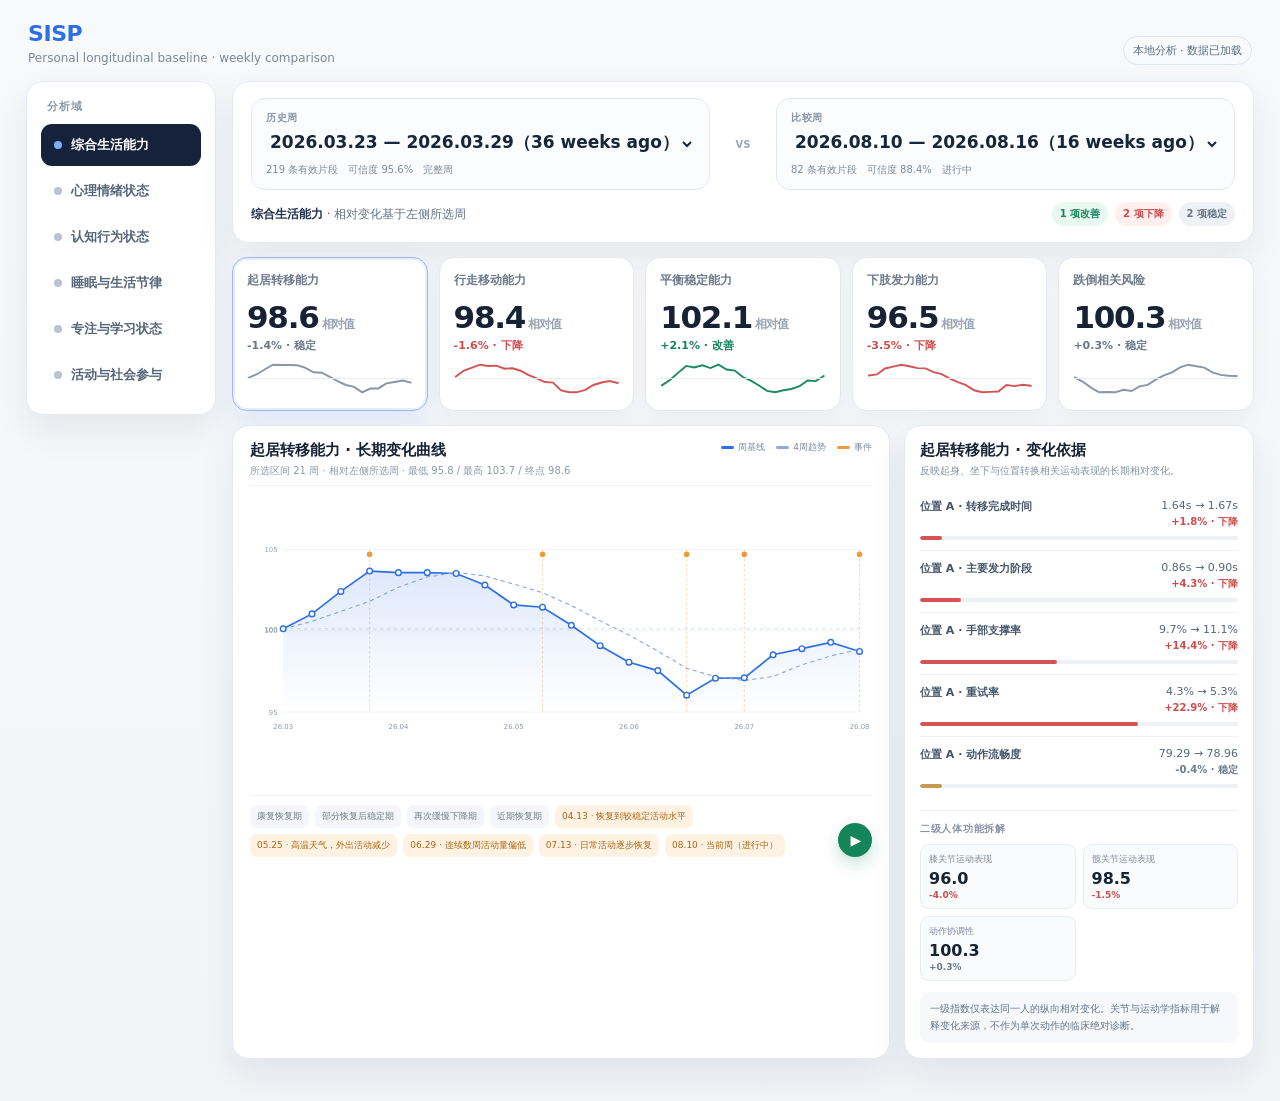
==== person/P-1047/longitudinal-function/index.html @ ef423dd7 "Add loading state before Pose playback" ====
<!doctype html>
<html lang="zh-CN">
<head>
<meta charset="utf-8"/>
<meta name="viewport" content="width=device-width, initial-scale=1"/>
<title>127.0.0.1 · P-1047</title>
<style>
:root{
  --bg:#f3f5f8;--panel:#fff;--ink:#172235;--muted:#7a8798;--line:#e5e9ef;
  --blue:#2f6fe4;--blue2:#8ea9db;--green:#16845b;--greenBg:#eaf8f2;
  --red:#cf4c4c;--redBg:#fff0ef;--amber:#c77a19;--amberBg:#fff6e7;
  --shadow:0 15px 36px rgba(28,40,65,.08)
}
*{box-sizing:border-box}
body{margin:0;min-width:1180px;background:linear-gradient(180deg,#f8f9fb,#f2f4f7);font-family:Inter,"PingFang SC","Microsoft YaHei",system-ui,-apple-system,sans-serif;color:var(--ink)}
button,select{font:inherit}
.app{max-width:1680px;margin:0 auto;padding:18px 26px 42px}
.pageHead{display:flex;align-items:flex-end;justify-content:space-between;margin:3px 2px 16px}
.pageHead h1{margin:0;font-size:22px;letter-spacing:-.02em;font-weight:820;color:var(--blue)}
.pageHead p{margin:5px 0 0;font-size:12px;color:var(--muted)}
.status{font-size:11px;color:#5c6d83;padding:6px 9px;border:1px solid #dde4ee;background:#f8fafc;border-radius:999px}
.shell{display:grid;grid-template-columns:190px 1fr;gap:16px}
.sidebar,.panel{background:rgba(255,255,255,.97);border:1px solid var(--line);border-radius:17px;box-shadow:var(--shadow)}
.sidebar{padding:14px;align-self:start}
.sideTitle{font-size:11px;color:#8b96a6;font-weight:800;letter-spacing:.08em;margin:3px 6px 10px}
.place{padding:11px 12px;border-radius:11px;cursor:pointer;margin:4px 0;display:flex;align-items:center;gap:9px;color:#56657a;font-size:13px;font-weight:700;border:1px solid transparent}
.place:hover{background:#f6f8fb} .place.active{background:#16223a;color:#fff}
.placeDot{width:8px;height:8px;border-radius:50%;background:#b9c3d1} .place.active .placeDot{background:#7eacff}
.sideNote{font-size:10px;line-height:1.65;color:#8d98a7;border-top:1px solid #edf0f4;margin-top:12px;padding:12px 6px 2px}
.main{min-width:0}
.hero{padding:16px 18px;margin-bottom:14px}
.heroRow{display:grid;grid-template-columns:1fr 44px 1fr;gap:11px;align-items:stretch}
.weekBox{background:#fbfcfe;border:1px solid var(--line);border-radius:14px;padding:12px 14px}
.weekLabel{font-size:10px;color:#8995a5;font-weight:800;letter-spacing:.07em;margin-bottom:6px}
.weekSelect{width:100%;border:0;outline:0;background:transparent;color:#17263b;font-size:17px;font-weight:800;padding:0 0 4px}
.weekMeta{display:flex;gap:10px;flex-wrap:wrap;color:#7d8999;font-size:10px;margin-top:6px}
.vs{display:grid;place-items:center;font-size:10px;color:#9da7b5;font-weight:900}
.summaryLine{display:flex;align-items:center;justify-content:space-between;margin-top:12px;gap:14px}
.summaryText{font-size:12px;color:#627187} .summaryText b{color:#20314c}
.summaryPills{display:flex;gap:7px} .pill{font-size:10px;font-weight:800;padding:5px 8px;border-radius:999px}
.pill.good{color:var(--green);background:var(--greenBg)} .pill.bad{color:var(--red);background:var(--redBg)} .pill.neutral{color:#667589;background:#eef2f6}
.metricGrid{display:grid;grid-template-columns:repeat(5,minmax(0,1fr));gap:11px;margin-bottom:14px}
.metric{background:#fff;border:1px solid var(--line);border-radius:15px;padding:14px;box-shadow:0 8px 20px rgba(31,45,73,.045);cursor:pointer;transition:.16s;min-height:142px;overflow:hidden}
.metric:hover{transform:translateY(-2px);box-shadow:0 13px 28px rgba(31,45,73,.085)} .metric.selected{border-color:#9db9fb;box-shadow:0 0 0 2px #e5edff inset,0 13px 28px rgba(47,111,228,.10)}
.metricLabel{font-size:12px;color:#6d7a8d;font-weight:750}
.metricValue{font-size:31px;line-height:1;font-weight:850;letter-spacing:-.04em;margin:13px 0 5px}
.metricValue small{font-size:12px;color:#99a4b3;font-weight:650;margin-left:3px}
.metricDelta{font-size:11px;font-weight:820} .metricDelta.good{color:var(--green)} .metricDelta.bad{color:var(--red)} .metricDelta.neutral{color:#69778a}
.spark{height:35px;margin-top:8px}
.contentGrid{display:grid;grid-template-columns:minmax(0,1fr) 350px;gap:14px}
.chartPanel{padding:15px 17px 12px;min-height:455px}
.panelHeader{display:flex;justify-content:space-between;align-items:flex-start;margin-bottom:7px}
.panelTitle{font-size:15px;font-weight:820} .panelSub{font-size:10px;color:#8c98a8;margin-top:4px}
.legend{display:flex;gap:11px;color:#7d899b;font-size:9px;align-items:center} .legend i{display:inline-block;width:13px;height:3px;border-radius:3px;margin-right:4px;vertical-align:middle}
.chartWrap{height:305px;border-top:1px solid #f0f2f5;position:relative;margin-top:7px}
svg{width:100%;height:100%;overflow:visible}
.timelineFooter{border-top:1px solid #edf0f4;padding-top:9px;margin-top:5px;display:flex;align-items:flex-end;gap:12px}
.phaseBar{display:flex;gap:6px;flex:1;flex-wrap:wrap}
.phaseChip{font-size:9px;padding:5px 7px;background:#f4f6f9;color:#6d798a;border-radius:7px} .phaseChip.event{background:#fff2e3;color:#aa650f}
.videoButton{width:34px;height:34px;flex:0 0 auto;border:0;border-radius:50%;background:var(--green);color:#fff;display:grid;place-items:center;cursor:pointer;box-shadow:0 7px 16px rgba(22,132,91,.24);transition:.16s}
.videoButton:hover{transform:translateY(-1px);background:#11744f}.videoButton span{font-size:14px;margin-left:2px}
.videoSection{margin-top:14px;padding:17px}.videoSection[hidden]{display:none}.videoSectionTitle{font-size:15px;font-weight:820}.videoSectionSub{font-size:10px;color:#8a96a6;margin-top:4px}.videoSegments{margin-top:14px;display:grid;gap:16px}
.videoLoading{min-height:180px;display:flex;flex-direction:column;align-items:center;justify-content:center;gap:12px;color:#718095;font-size:12px}.videoSpinner{width:30px;height:30px;border:3px solid #dcefe7;border-top-color:var(--green);border-radius:50%;animation:videoSpin .8s linear infinite}@keyframes videoSpin{to{transform:rotate(360deg)}}
.poseItem{overflow:hidden;border:1px solid var(--line);border-radius:13px;background:#fff}.posePeriod{padding:11px 14px;border-bottom:1px solid var(--line);color:#45546a;font-size:12px;font-weight:800}.pose-panel{width:100%;height:calc(100vh - 64px);min-height:600px;background:#091017}.pose-panel iframe{width:100%;height:100%;border:0;display:block}
.detailPanel{padding:15px}
.detailTitle{font-size:15px;font-weight:820;margin-bottom:3px} .detailExplain{font-size:10px;color:#8290a2;line-height:1.6;margin-bottom:10px}
.evidence{padding:10px 0;border-top:1px solid #edf0f4} .evidence:first-of-type{border-top:0}
.evRow{display:flex;justify-content:space-between;align-items:flex-start;gap:11px} .evName{font-size:11px;color:#45546a;font-weight:720} .evVals{font-size:11px;color:#56657a;text-align:right;font-variant-numeric:tabular-nums}
.evDelta{font-size:10px;font-weight:820;margin-top:3px;text-align:right} .evDelta.good{color:var(--green)} .evDelta.bad{color:var(--red)} .evDelta.neutral{color:#6d7b8e}
.evBar{height:4px;background:#edf0f4;border-radius:5px;overflow:hidden;margin-top:7px} .evBar span{display:block;height:100%;border-radius:5px}
.secondaryTitle{font-size:10px;color:#8994a5;font-weight:800;letter-spacing:.07em;margin-top:12px;padding-top:11px;border-top:1px solid #edf0f4}
.secondaryGrid{display:grid;grid-template-columns:1fr 1fr;gap:7px;margin-top:8px} .secondaryItem{background:#fafbfd;border:1px solid #e8edf3;border-radius:9px;padding:8px}
.secondaryName{font-size:9px;color:#7f8b9c} .secondaryValue{font-size:16px;font-weight:840;margin-top:3px} .secondaryDelta{font-size:9px;font-weight:800;margin-top:2px}
.secondaryDelta.good{color:var(--green)} .secondaryDelta.bad{color:var(--red)} .secondaryDelta.neutral{color:#69778a}
.noteBox{margin-top:11px;padding:9px 10px;background:#f6f8fb;border-radius:10px;color:#667589;font-size:10px;line-height:1.65}
.emptyState{min-height:420px;display:grid;place-items:center;color:#7a8798;font-size:15px;font-weight:700}
@media(max-width:1250px){.metricGrid{grid-template-columns:repeat(3,1fr)}.contentGrid{grid-template-columns:1fr}}
</style>
</head>
<body>
<script>if(location.protocol==='file:')location.replace('http://127.0.0.1:5173/person/P-1047/longitudinal-function/')</script>
<div class="app">
  <div class="pageHead">
    <div><h1>SISP</h1><p>Personal longitudinal baseline · weekly comparison</p></div>
    <div class="status">本地分析 · 数据已加载</div>
  </div>
  <div class="shell">
    <aside class="sidebar">
      <div class="sideTitle">分析域</div>
      <div class="place active" data-place="life"><span class="placeDot"></span>综合生活能力</div>
      <div class="place" data-place="emotion"><span class="placeDot"></span>心理情绪状态</div>
      <div class="place" data-place="cognition"><span class="placeDot"></span>认知行为状态</div>
      <div class="place" data-place="sleep"><span class="placeDot"></span>睡眠与生活节律</div>
      <div class="place" data-place="learning"><span class="placeDot"></span>专注与学习状态</div>
      <div class="place" data-place="participation"><span class="placeDot"></span>活动与社会参与</div>
    </aside>
    <main class="main" id="main"></main>
  </div>
</div>
<script>
const ROWS=[{"周序号":1,"周开始":"2025-11-10","周结束":"2025-11-16","周状态":"完整周","有效片段数":207,"基线可信度_%":94.9,"位置A_转移完成时间_s":1.45,"位置A_主要发力阶段_s":0.754,"位置A_站起后稳定_s":0.974,"位置A_手部支撑率_%":3.72,"位置A_重试率_%":1.04,"位置A_动作流畅度_0_100":90.87,"位置B_归一化移动速度_BL_s":0.79,"位置B_步频_spm":104.6,"位置B_180度转身时间_s":2.558,"位置B_转身步数":4.06,"位置B_移动停顿率_%":0.99,"位置C_转身后稳定_s":0.732,"位置C_横向摆动_身高%":1.77,"位置C_左右不对称_%":5.12,"位置C_转身左右差异_%":4.53,"位置D_单步时间_s":0.886,"膝伸展峰值速度_deg_s":125.04,"髋伸展峰值速度_deg_s":109.37,"跨位置周内波动_CV_%":4.19,"事件标注":"建立稳定观测期","阶段解释":"稳定期","数据备注":null,"起居转移能力相对指数":99.76,"行走移动能力相对指数":99.57,"平衡稳定能力相对指数":99.23,"下肢发力能力相对指数":99.89,"跌倒相关风险相对指数":100.48,"膝关节运动表现相对指数":99.55,"髋关节运动表现相对指数":99.95,"左右对称性相对指数":100.05,"动作协调性相对指数":99.44,"综合生活相关身体能力指数":99.61},{"周序号":2,"周开始":"2025-11-17","周结束":"2025-11-23","周状态":"完整周","有效片段数":233,"基线可信度_%":96.2,"位置A_转移完成时间_s":1.436,"位置A_主要发力阶段_s":0.759,"位置A_站起后稳定_s":0.945,"位置A_手部支撑率_%":3.48,"位置A_重试率_%":1.17,"位置A_动作流畅度_0_100":91.83,"位置B_归一化移动速度_BL_s":0.798,"位置B_步频_spm":104.8,"位置B_180度转身时间_s":2.624,"位置B_转身步数":4.07,"位置B_移动停顿率_%":0.88,"位置C_转身后稳定_s":0.722,"位置C_横向摆动_身高%":1.76,"位置C_左右不对称_%":5.22,"位置C_转身左右差异_%":4.96,"位置D_单步时间_s":0.864,"膝伸展峰值速度_deg_s":126.67,"髋伸展峰值速度_deg_s":109.86,"跨位置周内波动_CV_%":4.07,"事件标注":null,"阶段解释":"稳定期","数据备注":null,"起居转移能力相对指数":100.42,"行走移动能力相对指数":99.82,"平衡稳定能力相对指数":100.03,"下肢发力能力相对指数":100.65,"跌倒相关风险相对指数":99.87,"膝关节运动表现相对指数":100.6,"髋关节运动表现相对指数":100.85,"左右对称性相对指数":99.6,"动作协调性相对指数":100.15,"综合生活相关身体能力指数":100.21},{"周序号":3,"周开始":"2025-11-24","周结束":"2025-11-30","周状态":"完整周","有效片段数":222,"基线可信度_%":96.0,"位置A_转移完成时间_s":1.457,"位置A_主要发力阶段_s":0.766,"位置A_站起后稳定_s":0.943,"位置A_手部支撑率_%":3.68,"位置A_重试率_%":0.83,"位置A_动作流畅度_0_100":92.15,"位置B_归一化移动速度_BL_s":0.8,"位置B_步频_spm":104.8,"位置B_180度转身时间_s":2.558,"位置B_转身步数":3.97,"位置B_移动停顿率_%":0.74,"位置C_转身后稳定_s":0.722,"位置C_横向摆动_身高%":1.76,"位置C_左右不对称_%":4.85,"位置C_转身左右差异_%":4.73,"位置D_单步时间_s":0.875,"膝伸展峰值速度_deg_s":127.24,"髋伸展峰值速度_deg_s":108.29,"跨位置周内波动_CV_%":4.01,"事件标注":null,"阶段解释":"稳定期","数据备注":null,"起居转移能力相对指数":100.02,"行走移动能力相对指数":100.29,"平衡稳定能力相对指数":100.31,"下肢发力能力相对指数":100.02,"跌倒相关风险相对指数":99.8,"膝关节运动表现相对指数":100.44,"髋关节运动表现相对指数":99.7,"左右对称性相对指数":100.23,"动作协调性相对指数":100.46,"综合生活相关身体能力指数":100.16},{"周序号":4,"周开始":"2025-12-01","周结束":"2025-12-07","周状态":"完整周","有效片段数":192,"基线可信度_%":94.9,"位置A_转移完成时间_s":1.452,"位置A_主要发力阶段_s":0.759,"位置A_站起后稳定_s":0.939,"位置A_手部支撑率_%":4.41,"位置A_重试率_%":1.41,"位置A_动作流畅度_0_100":91.06,"位置B_归一化移动速度_BL_s":0.81,"位置B_步频_spm":104.9,"位置B_180度转身时间_s":2.555,"位置B_转身步数":4.07,"位置B_移动停顿率_%":0.91,"位置C_转身后稳定_s":0.719,"位置C_横向摆动_身高%":1.76,"位置C_左右不对称_%":4.96,"位置C_转身左右差异_%":4.71,"位置D_单步时间_s":0.894,"膝伸展峰值速度_deg_s":125.56,"髋伸展峰值速度_deg_s":108.62,"跨位置周内波动_CV_%":3.94,"事件标注":null,"阶段解释":"稳定期","数据备注":null,"起居转移能力相对指数":99.82,"行走移动能力相对指数":100.34,"平衡稳定能力相对指数":100.46,"下肢发力能力相对指数":99.44,"跌倒相关风险相对指数":99.83,"膝关节运动表现相对指数":99.43,"髋关节运动表现相对指数":99.52,"左右对称性相对指数":100.11,"动作协调性相对指数":99.95,"综合生活相关身体能力指数":100.03},{"周序号":5,"周开始":"2025-12-08","周结束":"2025-12-14","周状态":"完整周","有效片段数":242,"基线可信度_%":97.2,"位置A_转移完成时间_s":1.425,"位置A_主要发力阶段_s":0.75,"位置A_站起后稳定_s":0.953,"位置A_手部支撑率_%":3.59,"位置A_重试率_%":0.85,"位置A_动作流畅度_0_100":90.71,"位置B_归一化移动速度_BL_s":0.801,"位置B_步频_spm":104.7,"位置B_180度转身时间_s":2.578,"位置B_转身步数":3.99,"位置B_移动停顿率_%":0.8,"位置C_转身后稳定_s":0.713,"位置C_横向摆动_身高%":1.82,"位置C_左右不对称_%":4.8,"位置C_转身左右差异_%":4.78,"位置D_单步时间_s":0.868,"膝伸展峰值速度_deg_s":127.39,"髋伸展峰值速度_deg_s":109.02,"跨位置周内波动_CV_%":4.07,"事件标注":null,"阶段解释":"稳定期","数据备注":null,"起居转移能力相对指数":100.58,"行走移动能力相对指数":100.27,"平衡稳定能力相对指数":100.23,"下肢发力能力相对指数":100.81,"跌倒相关风险相对指数":99.64,"膝关节运动表现相对指数":101.02,"髋关节运动表现相对指数":100.47,"左右对称性相对指数":100.26,"动作协调性相对指数":99.64,"综合生活相关身体能力指数":100.46},{"周序号":6,"周开始":"2025-12-15","周结束":"2025-12-21","周状态":"完整周","有效片段数":220,"基线可信度_%":95.9,"位置A_转移完成时间_s":1.445,"位置A_主要发力阶段_s":0.742,"位置A_站起后稳定_s":0.957,"位置A_手部支撑率_%":3.89,"位置A_重试率_%":0.7,"位置A_动作流畅度_0_100":92.66,"位置B_归一化移动速度_BL_s":0.808,"位置B_步频_spm":106.6,"位置B_180度转身时间_s":2.581,"位置B_转身步数":3.88,"位置B_移动停顿率_%":0.9,"位置C_转身后稳定_s":0.714,"位置C_横向摆动_身高%":1.76,"位置C_左右不对称_%":4.89,"位置C_转身左右差异_%":4.17,"位置D_单步时间_s":0.862,"膝伸展峰值速度_deg_s":125.39,"髋伸展峰值速度_deg_s":110.15,"跨位置周内波动_CV_%":3.57,"事件标注":null,"阶段解释":"轻度改善期","数据备注":null,"起居转移能力相对指数":100.75,"行走移动能力相对指数":100.89,"平衡稳定能力相对指数":100.4,"下肢发力能力相对指数":100.9,"跌倒相关风险相对指数":99.14,"膝关节运动表现相对指数":100.7,"髋关节运动表现相对指数":101.07,"左右对称性相对指数":100.61,"动作协调性相对指数":101.3,"综合生活相关身体能力指数":100.74},{"周序号":7,"周开始":"2025-12-22","周结束":"2025-12-28","周状态":"完整周","有效片段数":202,"基线可信度_%":95.3,"位置A_转移完成时间_s":1.422,"位置A_主要发力阶段_s":0.749,"位置A_站起后稳定_s":0.931,"位置A_手部支撑率_%":2.73,"位置A_重试率_%":0.39,"位置A_动作流畅度_0_100":92.59,"位置B_归一化移动速度_BL_s":0.827,"位置B_步频_spm":106.6,"位置B_180度转身时间_s":2.543,"位置B_转身步数":3.87,"位置B_移动停顿率_%":0.53,"位置C_转身后稳定_s":0.72,"位置C_横向摆动_身高%":1.79,"位置C_左右不对称_%":4.58,"位置C_转身左右差异_%":4.46,"位置D_单步时间_s":0.867,"膝伸展峰值速度_deg_s":127.18,"髋伸展峰值速度_deg_s":111.17,"跨位置周内波动_CV_%":3.7,"事件标注":"日常活动增加","阶段解释":"轻度改善期","数据备注":null,"起居转移能力相对指数":101.6,"行走移动能力相对指数":101.96,"平衡稳定能力相对指数":100.8,"下肢发力能力相对指数":101.4,"跌倒相关风险相对指数":98.58,"膝关节运动表现相对指数":101.07,"髋关节运动表现相对指数":101.76,"左右对称性相对指数":100.77,"动作协调性相对指数":101.25,"综合生活相关身体能力指数":101.48},{"周序号":8,"周开始":"2025-12-29","周结束":"2026-01-04","周状态":"完整周","有效片段数":186,"基线可信度_%":95.3,"位置A_转移完成时间_s":1.451,"位置A_主要发力阶段_s":0.763,"位置A_站起后稳定_s":0.971,"位置A_手部支撑率_%":3.93,"位置A_重试率_%":0.92,"位置A_动作流畅度_0_100":91.25,"位置B_归一化移动速度_BL_s":0.816,"位置B_步频_spm":104.7,"位置B_180度转身时间_s":2.569,"位置B_转身步数":3.97,"位置B_移动停顿率_%":0.53,"位置C_转身后稳定_s":0.724,"位置C_横向摆动_身高%":1.78,"位置C_左右不对称_%":5.33,"位置C_转身左右差异_%":4.7,"位置D_单步时间_s":0.877,"膝伸展峰值速度_deg_s":125.72,"髋伸展峰值速度_deg_s":107.52,"跨位置周内波动_CV_%":4.37,"事件标注":null,"阶段解释":"缓慢下降期","数据备注":null,"起居转移能力相对指数":99.59,"行走移动能力相对指数":100.86,"平衡稳定能力相对指数":99.37,"下肢发力能力相对指数":99.53,"跌倒相关风险相对指数":100.29,"膝关节运动表现相对指数":99.81,"髋关节运动表现相对指数":99.26,"左右对称性相对指数":99.66,"动作协调性相对指数":99.59,"综合生活相关身体能力指数":99.88},{"周序号":9,"周开始":"2026-01-05","周结束":"2026-01-11","周状态":"完整周","有效片段数":216,"基线可信度_%":95.8,"位置A_转移完成时间_s":1.472,"位置A_主要发力阶段_s":0.765,"位置A_站起后稳定_s":0.962,"位置A_手部支撑率_%":4.09,"位置A_重试率_%":1.62,"位置A_动作流畅度_0_100":90.06,"位置B_归一化移动速度_BL_s":0.789,"位置B_步频_spm":103.9,"位置B_180度转身时间_s":2.606,"位置B_转身步数":3.98,"位置B_移动停顿率_%":1.02,"位置C_转身后稳定_s":0.721,"位置C_横向摆动_身高%":1.82,"位置C_左右不对称_%":5.37,"位置C_转身左右差异_%":5.2,"位置D_单步时间_s":0.883,"膝伸展峰值速度_deg_s":124.78,"髋伸展峰值速度_deg_s":107.28,"跨位置周内波动_CV_%":4.16,"事件标注":null,"阶段解释":"缓慢下降期","数据备注":null,"起居转移能力相对指数":98.9,"行走移动能力相对指数":99.17,"平衡稳定能力相对指数":99.4,"下肢发力能力相对指数":99.08,"跌倒相关风险相对指数":100.79,"膝关节运动表现相对指数":99.2,"髋关节运动表现相对指数":98.68,"左右对称性相对指数":99.23,"动作协调性相对指数":99.07,"综合生活相关身体能力指数":99.12},{"周序号":10,"周开始":"2026-01-12","周结束":"2026-01-18","周状态":"完整周","有效片段数":189,"基线可信度_%":95.0,"位置A_转移完成时间_s":1.484,"位置A_主要发力阶段_s":0.766,"位置A_站起后稳定_s":0.971,"位置A_手部支撑率_%":5.69,"位置A_重试率_%":1.35,"位置A_动作流畅度_0_100":88.79,"位置B_归一化移动速度_BL_s":0.79,"位置B_步频_spm":104.1,"位置B_180度转身时间_s":2.618,"位置B_转身步数":4.19,"位置B_移动停顿率_%":1.65,"位置C_转身后稳定_s":0.731,"位置C_横向摆动_身高%":1.86,"位置C_左右不对称_%":5.82,"位置C_转身左右差异_%":5.23,"位置D_单步时间_s":0.891,"膝伸展峰值速度_deg_s":122.66,"髋伸展峰值速度_deg_s":105.9,"跨位置周内波动_CV_%":4.44,"事件标注":null,"阶段解释":"缓慢下降期","数据备注":null,"起居转移能力相对指数":98.02,"行走移动能力相对指数":98.78,"平衡稳定能力相对指数":98.6,"下肢发力能力相对指数":97.87,"跌倒相关风险相对指数":101.62,"膝关节运动表现相对指数":98.12,"髋关节运动表现相对指数":97.55,"左右对称性相对指数":98.65,"动作协调性相对指数":97.71,"综合生活相关身体能力指数":98.34},{"周序号":11,"周开始":"2026-01-19","周结束":"2026-01-25","周状态":"完整周","有效片段数":239,"基线可信度_%":96.1,"位置A_转移完成时间_s":1.49,"位置A_主要发力阶段_s":0.79,"位置A_站起后稳定_s":0.981,"位置A_手部支撑率_%":6.39,"位置A_重试率_%":2.37,"位置A_动作流畅度_0_100":87.6,"位置B_归一化移动速度_BL_s":0.788,"位置B_步频_spm":102.2,"位置B_180度转身时间_s":2.647,"位置B_转身步数":4.15,"位置B_移动停顿率_%":1.85,"位置C_转身后稳定_s":0.747,"位置C_横向摆动_身高%":1.84,"位置C_左右不对称_%":6.36,"位置C_转身左右差异_%":5.49,"位置D_单步时间_s":0.913,"膝伸展峰值速度_deg_s":120.68,"髋伸展峰值速度_deg_s":103.68,"跨位置周内波动_CV_%":4.55,"事件标注":"活动量开始减少","阶段解释":"缓慢下降期","数据备注":null,"起居转移能力相对指数":96.58,"行走移动能力相对指数":97.88,"平衡稳定能力相对指数":97.63,"下肢发力能力相对指数":95.82,"跌倒相关风险相对指数":102.78,"膝关节运动表现相对指数":96.23,"髋关节运动表现相对指数":95.97,"左右对称性相对指数":97.78,"动作协调性相对指数":96.86,"综合生活相关身体能力指数":97.03},{"周序号":12,"周开始":"2026-01-26","周结束":"2026-02-01","周状态":"完整周","有效片段数":224,"基线可信度_%":96.5,"位置A_转移完成时间_s":1.498,"位置A_主要发力阶段_s":0.795,"位置A_站起后稳定_s":0.989,"位置A_手部支撑率_%":6.64,"位置A_重试率_%":2.54,"位置A_动作流畅度_0_100":87.21,"位置B_归一化移动速度_BL_s":0.767,"位置B_步频_spm":100.9,"位置B_180度转身时间_s":2.655,"位置B_转身步数":4.26,"位置B_移动停顿率_%":1.69,"位置C_转身后稳定_s":0.747,"位置C_横向摆动_身高%":1.92,"位置C_左右不对称_%":6.86,"位置C_转身左右差异_%":5.59,"位置D_单步时间_s":0.933,"膝伸展峰值速度_deg_s":117.48,"髋伸展峰值速度_deg_s":103.12,"跨位置周内波动_CV_%":4.72,"事件标注":null,"阶段解释":"缓慢下降期","数据备注":null,"起居转移能力相对指数":96.07,"行走移动能力相对指数":96.48,"平衡稳定能力相对指数":97.04,"下肢发力能力相对指数":94.48,"跌倒相关风险相对指数":103.7,"膝关节运动表现相对指数":94.38,"髋关节运动表现相对指数":95.25,"左右对称性相对指数":97.09,"动作协调性相对指数":96.49,"综合生活相关身体能力指数":96.09},{"周序号":13,"周开始":"2026-02-02","周结束":"2026-02-08","周状态":"完整周","有效片段数":246,"基线可信度_%":96.7,"位置A_转移完成时间_s":1.58,"位置A_主要发力阶段_s":0.842,"位置A_站起后稳定_s":1.043,"位置A_手部支撑率_%":8.53,"位置A_重试率_%":3.68,"位置A_动作流畅度_0_100":81.77,"位置B_归一化移动速度_BL_s":0.742,"位置B_步频_spm":96.1,"位置B_180度转身时间_s":2.804,"位置B_转身步数":4.44,"位置B_移动停顿率_%":2.53,"位置C_转身后稳定_s":0.792,"位置C_横向摆动_身高%":1.99,"位置C_左右不对称_%":8.55,"位置C_转身左右差异_%":6.52,"位置D_单步时间_s":0.978,"膝伸展峰值速度_deg_s":110.14,"髋伸展峰值速度_deg_s":98.12,"跨位置周内波动_CV_%":5.9,"事件标注":"家中异常事件，短期活动明显减少","阶段解释":"事件后快速下降期","数据备注":null,"起居转移能力相对指数":91.51,"行走移动能力相对指数":92.96,"平衡稳定能力相对指数":93.54,"下肢发力能力相对指数":89.64,"跌倒相关风险相对指数":107.83,"膝关节运动表现相对指数":89.46,"髋关节运动表现相对指数":90.57,"左右对称性相对指数":94.29,"动作协调性相对指数":91.63,"综合生活相关身体能力指数":92.01},{"周序号":14,"周开始":"2026-02-09","周结束":"2026-02-15","周状态":"完整周","有效片段数":143,"基线可信度_%":93.7,"位置A_转移完成时间_s":1.656,"位置A_主要发力阶段_s":0.878,"位置A_站起后稳定_s":1.133,"位置A_手部支撑率_%":11.27,"位置A_重试率_%":4.79,"位置A_动作流畅度_0_100":77.33,"位置B_归一化移动速度_BL_s":0.71,"位置B_步频_spm":90.4,"位置B_180度转身时间_s":2.957,"位置B_转身步数":4.94,"位置B_移动停顿率_%":3.56,"位置C_转身后稳定_s":0.86,"位置C_横向摆动_身高%":2.17,"位置C_左右不对称_%":10.02,"位置C_转身左右差异_%":7.42,"位置D_单步时间_s":1.039,"膝伸展峰值速度_deg_s":105.76,"髋伸展峰值速度_deg_s":93.67,"跨位置周内波动_CV_%":6.75,"事件标注":null,"阶段解释":"事件后快速下降期","数据备注":null,"起居转移能力相对指数":87.19,"行走移动能力相对指数":88.78,"平衡稳定能力相对指数":89.03,"下肢发力能力相对指数":85.62,"跌倒相关风险相对指数":112.13,"膝关节运动表现相对指数":85.64,"髋关节运动表现相对指数":86.3,"左右对称性相对指数":91.78,"动作协调性相对指数":87.65,"综合生活相关身体能力指数":87.74},{"周序号":15,"周开始":"2026-02-16","周结束":"2026-02-22","周状态":"完整周","有效片段数":111,"基线可信度_%":92.0,"位置A_转移完成时间_s":1.763,"位置A_主要发力阶段_s":0.948,"位置A_站起后稳定_s":1.228,"位置A_手部支撑率_%":12.54,"位置A_重试率_%":5.9,"位置A_动作流畅度_0_100":73.24,"位置B_归一化移动速度_BL_s":0.661,"位置B_步频_spm":85.7,"位置B_180度转身时间_s":3.175,"位置B_转身步数":5.29,"位置B_移动停顿率_%":4.55,"位置C_转身后稳定_s":0.934,"位置C_横向摆动_身高%":2.37,"位置C_左右不对称_%":11.76,"位置C_转身左右差异_%":8.59,"位置D_单步时间_s":1.087,"膝伸展峰值速度_deg_s":99.0,"髋伸展峰值速度_deg_s":88.74,"跨位置周内波动_CV_%":7.92,"事件标注":"开始规律康复训练","阶段解释":"事件后快速下降期","数据备注":null,"起居转移能力相对指数":82.58,"行走移动能力相对指数":84.09,"平衡稳定能力相对指数":84.57,"下肢发力能力相对指数":80.89,"跌倒相关风险相对指数":116.85,"膝关节运动表现相对指数":80.88,"髋关节运动表现相对指数":81.78,"左右对称性相对指数":88.73,"动作协调性相对指数":83.39,"综合生活相关身体能力指数":83.12},{"周序号":16,"周开始":"2026-02-23","周结束":"2026-03-01","周状态":"完整周","有效片段数":214,"基线可信度_%":95.5,"位置A_转移完成时间_s":1.738,"位置A_主要发力阶段_s":0.917,"位置A_站起后稳定_s":1.186,"位置A_手部支撑率_%":12.56,"位置A_重试率_%":5.62,"位置A_动作流畅度_0_100":74.82,"位置B_归一化移动速度_BL_s":0.676,"位置B_步频_spm":87.9,"位置B_180度转身时间_s":3.089,"位置B_转身步数":5.09,"位置B_移动停顿率_%":4.29,"位置C_转身后稳定_s":0.895,"位置C_横向摆动_身高%":2.32,"位置C_左右不对称_%":11.19,"位置C_转身左右差异_%":8.65,"位置D_单步时间_s":1.067,"膝伸展峰值速度_deg_s":103.12,"髋伸展峰值速度_deg_s":88.75,"跨位置周内波动_CV_%":7.52,"事件标注":null,"阶段解释":"康复恢复期","数据备注":null,"起居转移能力相对指数":84.08,"行走移动能力相对指数":85.8,"平衡稳定能力相对指数":86.25,"下肢发力能力相对指数":82.64,"跌倒相关风险相对指数":115.15,"膝关节运动表现相对指数":83.24,"髋关节运动表现相对指数":82.47,"左右对称性相对指数":89.39,"动作协调性相对指数":84.9,"综合生活相关身体能力指数":84.77},{"周序号":17,"周开始":"2026-03-02","周结束":"2026-03-08","周状态":"完整周","有效片段数":249,"基线可信度_%":97.0,"位置A_转移完成时间_s":1.71,"位置A_主要发力阶段_s":0.906,"位置A_站起后稳定_s":1.158,"位置A_手部支撑率_%":12.08,"位置A_重试率_%":5.24,"位置A_动作流畅度_0_100":75.88,"位置B_归一化移动速度_BL_s":0.688,"位置B_步频_spm":87.6,"位置B_180度转身时间_s":3.062,"位置B_转身步数":5.02,"位置B_移动停顿率_%":3.86,"位置C_转身后稳定_s":0.865,"位置C_横向摆动_身高%":2.27,"位置C_左右不对称_%":11.14,"位置C_转身左右差异_%":7.87,"位置D_单步时间_s":1.032,"膝伸展峰值速度_deg_s":102.01,"髋伸展峰值速度_deg_s":90.38,"跨位置周内波动_CV_%":7.26,"事件标注":null,"阶段解释":"康复恢复期","数据备注":null,"起居转移能力相对指数":85.23,"行走移动能力相对指数":86.94,"平衡稳定能力相对指数":87.68,"下肢发力能力相对指数":83.48,"跌倒相关风险相对指数":113.95,"膝关节运动表现相对指数":83.79,"髋关节运动表现相对指数":84.08,"左右对称性相对指数":90.05,"动作协调性相对指数":86.03,"综合生活相关身体能力指数":85.92},{"周序号":18,"周开始":"2026-03-09","周结束":"2026-03-15","周状态":"完整周","有效片段数":220,"基线可信度_%":96.8,"位置A_转移完成时间_s":1.679,"位置A_主要发力阶段_s":0.902,"位置A_站起后稳定_s":1.134,"位置A_手部支撑率_%":10.97,"位置A_重试率_%":4.75,"位置A_动作流畅度_0_100":76.8,"位置B_归一化移动速度_BL_s":0.699,"位置B_步频_spm":90.3,"位置B_180度转身时间_s":2.988,"位置B_转身步数":4.97,"位置B_移动停顿率_%":3.65,"位置C_转身后稳定_s":0.865,"位置C_横向摆动_身高%":2.2,"位置C_左右不对称_%":10.36,"位置C_转身左右差异_%":7.7,"位置D_单步时间_s":1.025,"膝伸展峰值速度_deg_s":102.93,"髋伸展峰值速度_deg_s":92.57,"跨位置周内波动_CV_%":6.9,"事件标注":null,"阶段解释":"康复恢复期","数据备注":null,"起居转移能力相对指数":86.43,"行走移动能力相对指数":88.28,"平衡稳定能力相对指数":88.61,"下肢发力能力相对指数":84.5,"跌倒相关风险相对指数":112.77,"膝关节运动表现相对指数":84.48,"髋关节运动表现相对指数":85.65,"左右对称性相对指数":91.14,"动作协调性相对指数":87.12,"综合生活相关身体能力指数":87.06},{"周序号":19,"周开始":"2026-03-16","周结束":"2026-03-22","周状态":"完整周","有效片段数":238,"基线可信度_%":96.4,"位置A_转移完成时间_s":1.665,"位置A_主要发力阶段_s":0.898,"位置A_站起后稳定_s":1.102,"位置A_手部支撑率_%":10.34,"位置A_重试率_%":4.51,"位置A_动作流畅度_0_100":79.21,"位置B_归一化移动速度_BL_s":0.72,"位置B_步频_spm":91.8,"位置B_180度转身时间_s":2.922,"位置B_转身步数":4.73,"位置B_移动停顿率_%":3.48,"位置C_转身后稳定_s":0.836,"位置C_横向摆动_身高%":2.08,"位置C_左右不对称_%":10.15,"位置C_转身左右差异_%":6.99,"位置D_单步时间_s":1.021,"膝伸展峰值速度_deg_s":104.37,"髋伸展峰值速度_deg_s":93.27,"跨位置周内波动_CV_%":6.38,"事件标注":null,"阶段解释":"康复恢复期","数据备注":null,"起居转移能力相对指数":87.62,"行走移动能力相对指数":89.91,"平衡稳定能力相对指数":90.36,"下肢发力能力相对指数":85.21,"跌倒相关风险相对指数":111.22,"膝关节运动表现相对指数":85.26,"髋关节运动表现相对指数":86.47,"左右对称性相对指数":91.94,"动作协调性相对指数":89.17,"综合生活相关身体能力指数":88.41},{"周序号":20,"周开始":"2026-03-23","周结束":"2026-03-29","周状态":"完整周","有效片段数":219,"基线可信度_%":95.6,"位置A_转移完成时间_s":1.643,"位置A_主要发力阶段_s":0.864,"位置A_站起后稳定_s":1.074,"位置A_手部支撑率_%":9.73,"位置A_重试率_%":4.33,"位置A_动作流畅度_0_100":79.29,"位置B_归一化移动速度_BL_s":0.721,"位置B_步频_spm":92.2,"位置B_180度转身时间_s":2.86,"位置B_转身步数":4.73,"位置B_移动停顿率_%":3.19,"位置C_转身后稳定_s":0.821,"位置C_横向摆动_身高%":2.09,"位置C_左右不对称_%":9.66,"位置C_转身左右差异_%":7.14,"位置D_单步时间_s":1.0,"膝伸展峰值速度_deg_s":105.88,"髋伸展峰值速度_deg_s":93.51,"跨位置周内波动_CV_%":6.34,"事件标注":null,"阶段解释":"康复恢复期","数据备注":null,"起居转移能力相对指数":89.02,"行走移动能力相对指数":90.71,"平衡稳定能力相对指数":91.35,"下肢发力能力相对指数":86.72,"跌倒相关风险相对指数":110.2,"膝关节运动表现相对指数":86.82,"髋关节运动表现相对指数":87.13,"左右对称性相对指数":92.44,"动作协调性相对指数":89.42,"综合生活相关身体能力指数":89.57},{"周序号":21,"周开始":"2026-03-30","周结束":"2026-04-05","周状态":"完整周","有效片段数":128,"基线可信度_%":93.0,"位置A_转移完成时间_s":1.622,"位置A_主要发力阶段_s":0.86,"位置A_站起后稳定_s":1.068,"位置A_手部支撑率_%":9.47,"位置A_重试率_%":4.03,"位置A_动作流畅度_0_100":80.93,"位置B_归一化移动速度_BL_s":0.739,"位置B_步频_spm":94.9,"位置B_180度转身时间_s":2.831,"位置B_转身步数":4.63,"位置B_移动停顿率_%":2.6,"位置C_转身后稳定_s":0.795,"位置C_横向摆动_身高%":2.0,"位置C_左右不对称_%":9.7,"位置C_转身左右差异_%":6.58,"位置D_单步时间_s":1.006,"膝伸展峰值速度_deg_s":105.86,"髋伸展峰值速度_deg_s":94.79,"跨位置周内波动_CV_%":6.02,"事件标注":null,"阶段解释":"康复恢复期","数据备注":null,"起居转移能力相对指数":89.87,"行走移动能力相对指数":92.03,"平衡稳定能力相对指数":92.45,"下肢发力能力相对指数":87.03,"跌倒相关风险相对指数":109.16,"膝关节运动表现相对指数":86.8,"髋关节运动表现相对指数":88.1,"左右对称性相对指数":92.81,"动作协调性相对指数":91.0,"综合生活相关身体能力指数":90.5},{"周序号":22,"周开始":"2026-04-06","周结束":"2026-04-12","周状态":"完整周","有效片段数":169,"基线可信度_%":95.0,"位置A_转移完成时间_s":1.604,"位置A_主要发力阶段_s":0.854,"位置A_站起后稳定_s":1.039,"位置A_手部支撑率_%":8.89,"位置A_重试率_%":3.9,"位置A_动作流畅度_0_100":83.41,"位置B_归一化移动速度_BL_s":0.737,"位置B_步频_spm":95.6,"位置B_180度转身时间_s":2.813,"位置B_转身步数":4.61,"位置B_移动停顿率_%":2.56,"位置C_转身后稳定_s":0.782,"位置C_横向摆动_身高%":1.98,"位置C_左右不对称_%":8.57,"位置C_转身左右差异_%":6.5,"位置D_单步时间_s":0.969,"膝伸展峰值速度_deg_s":107.91,"髋伸展峰值速度_deg_s":97.41,"跨位置周内波动_CV_%":5.59,"事件标注":null,"阶段解释":"康复恢复期","数据备注":null,"起居转移能力相对指数":91.15,"行走移动能力相对指数":92.67,"平衡稳定能力相对指数":93.89,"下肢发力能力相对指数":88.79,"跌倒相关风险相对指数":107.83,"膝关节运动表现相对指数":88.68,"髋关节运动表现相对指数":90.28,"左右对称性相对指数":94.28,"动作协调性相对指数":92.89,"综合生活相关身体能力指数":91.73},{"周序号":23,"周开始":"2026-04-13","周结束":"2026-04-19","周状态":"完整周","有效片段数":229,"基线可信度_%":96.4,"位置A_转移完成时间_s":1.567,"位置A_主要发力阶段_s":0.839,"位置A_站起后稳定_s":1.008,"位置A_手部支撑率_%":8.83,"位置A_重试率_%":3.67,"位置A_动作流畅度_0_100":83.1,"位置B_归一化移动速度_BL_s":0.748,"位置B_步频_spm":96.3,"位置B_180度转身时间_s":2.786,"位置B_转身步数":4.56,"位置B_移动停顿率_%":2.58,"位置C_转身后稳定_s":0.767,"位置C_横向摆动_身高%":1.92,"位置C_左右不对称_%":8.23,"位置C_转身左右差异_%":6.12,"位置D_单步时间_s":0.975,"膝伸展峰值速度_deg_s":108.95,"髋伸展峰值速度_deg_s":97.66,"跨位置周内波动_CV_%":5.25,"事件标注":"恢复到较稳定活动水平","阶段解释":"康复恢复期","数据备注":null,"起居转移能力相对指数":92.31,"行走移动能力相对指数":93.32,"平衡稳定能力相对指数":95.31,"下肢发力能力相对指数":89.34,"跌倒相关风险相对指数":106.75,"膝关节运动表现相对指数":89.26,"髋关节运动表现相对指数":90.79,"左右对称性相对指数":94.99,"动作协调性相对指数":93.23,"综合生活相关身体能力指数":92.69},{"周序号":24,"周开始":"2026-04-20","周结束":"2026-04-26","周状态":"完整周","有效片段数":230,"基线可信度_%":96.6,"位置A_转移完成时间_s":1.583,"位置A_主要发力阶段_s":0.842,"位置A_站起后稳定_s":1.01,"位置A_手部支撑率_%":8.25,"位置A_重试率_%":3.34,"位置A_动作流畅度_0_100":83.09,"位置B_归一化移动速度_BL_s":0.744,"位置B_步频_spm":95.5,"位置B_180度转身时间_s":2.815,"位置B_转身步数":4.49,"位置B_移动停顿率_%":2.23,"位置C_转身后稳定_s":0.773,"位置C_横向摆动_身高%":1.95,"位置C_左右不对称_%":8.4,"位置C_转身左右差异_%":6.04,"位置D_单步时间_s":0.972,"膝伸展峰值速度_deg_s":109.97,"髋伸展峰值速度_deg_s":98.96,"跨位置周内波动_CV_%":5.11,"事件标注":null,"阶段解释":"部分恢复后稳定期","数据备注":null,"起居转移能力相对指数":92.22,"行走移动能力相对指数":93.02,"平衡稳定能力相对指数":94.99,"下肢发力能力相对指数":89.91,"跌倒相关风险相对指数":106.79,"膝关节运动表现相对指数":89.62,"髋关节运动表现相对指数":91.3,"左右对称性相对指数":94.84,"动作协调性相对指数":93.61,"综合生活相关身体能力指数":92.62},{"周序号":25,"周开始":"2026-04-27","周结束":"2026-05-03","周状态":"完整周","有效片段数":210,"基线可信度_%":96.0,"位置A_转移完成时间_s":1.579,"位置A_主要发力阶段_s":0.846,"位置A_站起后稳定_s":1.002,"位置A_手部支撑率_%":8.88,"位置A_重试率_%":3.31,"位置A_动作流畅度_0_100":83.52,"位置B_归一化移动速度_BL_s":0.733,"位置B_步频_spm":97.1,"位置B_180度转身时间_s":2.781,"位置B_转身步数":4.47,"位置B_移动停顿率_%":2.43,"位置C_转身后稳定_s":0.762,"位置C_横向摆动_身高%":1.87,"位置C_左右不对称_%":8.71,"位置C_转身左右差异_%":6.17,"位置D_单步时间_s":0.96,"膝伸展峰值速度_deg_s":109.95,"髋伸展峰值速度_deg_s":96.74,"跨位置周内波动_CV_%":5.21,"事件标注":null,"阶段解释":"部分恢复后稳定期","数据备注":null,"起居转移能力相对指数":92.22,"行走移动能力相对指数":93.11,"平衡稳定能力相对指数":95.45,"下肢发力能力相对指数":89.43,"跌倒相关风险相对指数":106.74,"膝关节运动表现相对指数":89.76,"髋关节运动表现相对指数":90.49,"左右对称性相对指数":94.35,"动作协调性相对指数":93.57,"综合生活相关身体能力指数":92.65},{"周序号":26,"周开始":"2026-05-04","周结束":"2026-05-10","周状态":"完整周","有效片段数":208,"基线可信度_%":95.6,"位置A_转移完成时间_s":1.57,"位置A_主要发力阶段_s":0.843,"位置A_站起后稳定_s":1.019,"位置A_手部支撑率_%":8.85,"位置A_重试率_%":3.49,"位置A_动作流畅度_0_100":83.48,"位置B_归一化移动速度_BL_s":0.726,"位置B_步频_spm":97.0,"位置B_180度转身时间_s":2.783,"位置B_转身步数":4.55,"位置B_移动停顿率_%":2.39,"位置C_转身后稳定_s":0.768,"位置C_横向摆动_身高%":1.88,"位置C_左右不对称_%":8.86,"位置C_转身左右差异_%":6.12,"位置D_单步时间_s":0.983,"膝伸展峰值速度_deg_s":108.1,"髋伸展峰值速度_deg_s":97.49,"跨位置周内波动_CV_%":5.48,"事件标注":null,"阶段解释":"部分恢复后稳定期","数据备注":null,"起居转移能力相对指数":92.17,"行走移动能力相对指数":92.44,"平衡稳定能力相对指数":94.87,"下肢发力能力相对指数":88.9,"跌倒相关风险相对指数":107.32,"膝关节运动表现相对指数":88.59,"髋关节运动表现相对指数":90.56,"左右对称性相对指数":94.21,"动作协调性相对指数":93.17,"综合生活相关身体能力指数":92.21},{"周序号":27,"周开始":"2026-05-11","周结束":"2026-05-17","周状态":"完整周","有效片段数":192,"基线可信度_%":94.8,"位置A_转移完成时间_s":1.612,"位置A_主要发力阶段_s":0.851,"位置A_站起后稳定_s":1.001,"位置A_手部支撑率_%":8.45,"位置A_重试率_%":3.75,"位置A_动作流畅度_0_100":82.58,"位置B_归一化移动速度_BL_s":0.725,"位置B_步频_spm":96.5,"位置B_180度转身时间_s":2.772,"位置B_转身步数":4.5,"位置B_移动停顿率_%":2.23,"位置C_转身后稳定_s":0.754,"位置C_横向摆动_身高%":1.91,"位置C_左右不对称_%":8.74,"位置C_转身左右差异_%":6.28,"位置D_单步时间_s":0.977,"膝伸展峰值速度_deg_s":107.64,"髋伸展峰值速度_deg_s":97.76,"跨位置周内波动_CV_%":5.15,"事件标注":null,"阶段解释":"部分恢复后稳定期","数据备注":null,"起居转移能力相对指数":91.51,"行走移动能力相对指数":92.55,"平衡稳定能力相对指数":95.56,"下肢发力能力相对指数":88.83,"跌倒相关风险相对指数":107.03,"膝关节运动表现相对指数":88.44,"髋关节运动表现相对指数":90.31,"左右对称性相对指数":94.23,"动作协调性相对指数":93.3,"综合生活相关身体能力指数":92.2},{"周序号":28,"周开始":"2026-05-18","周结束":"2026-05-24","周状态":"完整周","有效片段数":258,"基线可信度_%":97.0,"位置A_转移完成时间_s":1.625,"位置A_主要发力阶段_s":0.866,"位置A_站起后稳定_s":1.013,"位置A_手部支撑率_%":9.49,"位置A_重试率_%":4.47,"位置A_动作流畅度_0_100":82.01,"位置B_归一化移动速度_BL_s":0.725,"位置B_步频_spm":95.5,"位置B_180度转身时间_s":2.792,"位置B_转身步数":4.53,"位置B_移动停顿率_%":2.81,"位置C_转身后稳定_s":0.775,"位置C_横向摆动_身高%":1.95,"位置C_左右不对称_%":9.0,"位置C_转身左右差异_%":6.19,"位置D_单步时间_s":0.99,"膝伸展峰值速度_deg_s":106.33,"髋伸展峰值速度_deg_s":97.18,"跨位置周内波动_CV_%":5.66,"事件标注":null,"阶段解释":"再次缓慢下降期","数据备注":null,"起居转移能力相对指数":90.38,"行走移动能力相对指数":92.0,"平衡稳定能力相对指数":94.57,"下肢发力能力相对指数":87.71,"跌倒相关风险相对指数":108.12,"膝关节运动表现相对指数":87.4,"髋关节运动表现相对指数":89.52,"左右对称性相对指数":93.98,"动作协调性相对指数":91.97,"综合生活相关身体能力指数":91.26},{"周序号":29,"周开始":"2026-05-25","周结束":"2026-05-31","周状态":"完整周","有效片段数":226,"基线可信度_%":96.7,"位置A_转移完成时间_s":1.638,"位置A_主要发力阶段_s":0.863,"位置A_站起后稳定_s":1.024,"位置A_手部支撑率_%":9.44,"位置A_重试率_%":4.25,"位置A_动作流畅度_0_100":82.15,"位置B_归一化移动速度_BL_s":0.714,"位置B_步频_spm":94.9,"位置B_180度转身时间_s":2.838,"位置B_转身步数":4.51,"位置B_移动停顿率_%":2.84,"位置C_转身后稳定_s":0.77,"位置C_横向摆动_身高%":1.95,"位置C_左右不对称_%":9.12,"位置C_转身左右差异_%":6.39,"位置D_单步时间_s":1.0,"膝伸展峰值速度_deg_s":105.36,"髋伸展峰值速度_deg_s":95.77,"跨位置周内波动_CV_%":5.5,"事件标注":"高温天气，外出活动减少","阶段解释":"再次缓慢下降期","数据备注":null,"起居转移能力相对指数":90.25,"行走移动能力相对指数":91.05,"平衡稳定能力相对指数":94.36,"下肢发力能力相对指数":87.14,"跌倒相关风险相对指数":108.45,"膝关节运动表现相对指数":86.84,"髋关节运动表现相对指数":88.64,"左右对称性相对指数":93.68,"动作协调性相对指数":92.26,"综合生活相关身体能力指数":90.8},{"周序号":30,"周开始":"2026-06-01","周结束":"2026-06-07","周状态":"完整周","有效片段数":194,"基线可信度_%":95.6,"位置A_转移完成时间_s":1.629,"位置A_主要发力阶段_s":0.887,"位置A_站起后稳定_s":1.049,"位置A_手部支撑率_%":10.05,"位置A_重试率_%":4.45,"位置A_动作流畅度_0_100":81.04,"位置B_归一化移动速度_BL_s":0.709,"位置B_步频_spm":93.1,"位置B_180度转身时间_s":2.856,"位置B_转身步数":4.63,"位置B_移动停顿率_%":2.69,"位置C_转身后稳定_s":0.79,"位置C_横向摆动_身高%":1.94,"位置C_左右不对称_%":9.74,"位置C_转身左右差异_%":6.55,"位置D_单步时间_s":1.012,"膝伸展峰值速度_deg_s":103.9,"髋伸展峰值速度_deg_s":94.74,"跨位置周内波动_CV_%":5.95,"事件标注":null,"阶段解释":"再次缓慢下降期","数据备注":null,"起居转移能力相对指数":89.22,"行走移动能力相对指数":90.33,"平衡稳定能力相对指数":93.05,"下肢发力能力相对指数":85.81,"跌倒相关风险相对指数":109.66,"膝关节运动表现相对指数":85.56,"髋关节运动表现相对指数":87.94,"左右对称性相对指数":92.79,"动作协调性相对指数":91.11,"综合生活相关身体能力指数":89.73},{"周序号":31,"周开始":"2026-06-08","周结束":"2026-06-14","周状态":"完整周","有效片段数":183,"基线可信度_%":95.1,"位置A_转移完成时间_s":1.677,"位置A_主要发力阶段_s":0.885,"位置A_站起后稳定_s":1.053,"位置A_手部支撑率_%":10.64,"位置A_重试率_%":4.87,"位置A_动作流畅度_0_100":79.29,"位置B_归一化移动速度_BL_s":0.708,"位置B_步频_spm":91.6,"位置B_180度转身时间_s":2.9,"位置B_转身步数":4.77,"位置B_移动停顿率_%":3.01,"位置C_转身后稳定_s":0.804,"位置C_横向摆动_身高%":1.99,"位置C_左右不对称_%":10.21,"位置C_转身左右差异_%":6.58,"位置D_单步时间_s":1.028,"膝伸展峰值速度_deg_s":101.83,"髋伸展峰值速度_deg_s":93.19,"跨位置周内波动_CV_%":6.3,"事件标注":null,"阶段解释":"再次缓慢下降期","数据备注":null,"起居转移能力相对指数":88.06,"行走移动能力相对指数":89.51,"平衡稳定能力相对指数":92.3,"下肢发力能力相对指数":84.75,"跌倒相关风险相对指数":110.65,"膝关节运动表现相对指数":84.43,"髋关节运动表现相对指数":86.28,"左右对称性相对指数":92.18,"动作协调性相对指数":89.57,"综合生活相关身体能力指数":88.78},{"周序号":32,"周开始":"2026-06-15","周结束":"2026-06-21","周状态":"完整周","有效片段数":223,"基线可信度_%":95.7,"位置A_转移完成时间_s":1.688,"位置A_主要发力阶段_s":0.892,"位置A_站起后稳定_s":1.083,"位置A_手部支撑率_%":11.03,"位置A_重试率_%":5.13,"位置A_动作流畅度_0_100":78.12,"位置B_归一化移动速度_BL_s":0.715,"位置B_步频_spm":90.9,"位置B_180度转身时间_s":2.953,"位置B_转身步数":4.72,"位置B_移动停顿率_%":3.07,"位置C_转身后稳定_s":0.8,"位置C_横向摆动_身高%":2.01,"位置C_左右不对称_%":10.75,"位置C_转身左右差异_%":7.35,"位置D_单步时间_s":1.031,"膝伸展峰值速度_deg_s":100.29,"髋伸展峰值速度_deg_s":91.71,"跨位置周内波动_CV_%":6.36,"事件标注":null,"阶段解释":"再次缓慢下降期","数据备注":null,"起居转移能力相对指数":87.12,"行走移动能力相对指数":89.38,"平衡稳定能力相对指数":91.32,"下肢发力能力相对指数":83.86,"跌倒相关风险相对指数":111.33,"膝关节运动表现相对指数":83.53,"髋关节运动表现相对指数":85.35,"左右对称性相对指数":90.93,"动作协调性相对指数":88.87,"综合生活相关身体能力指数":88.07},{"周序号":33,"周开始":"2026-06-22","周结束":"2026-06-28","周状态":"完整周","有效片段数":147,"基线可信度_%":93.1,"位置A_转移完成时间_s":1.701,"位置A_主要发力阶段_s":0.899,"位置A_站起后稳定_s":1.103,"位置A_手部支撑率_%":11.47,"位置A_重试率_%":4.74,"位置A_动作流畅度_0_100":78.14,"位置B_归一化移动速度_BL_s":0.69,"位置B_步频_spm":91.2,"位置B_180度转身时间_s":2.979,"位置B_转身步数":4.86,"位置B_移动停顿率_%":3.71,"位置C_转身后稳定_s":0.82,"位置C_横向摆动_身高%":2.12,"位置C_左右不对称_%":10.77,"位置C_转身左右差异_%":7.37,"位置D_单步时间_s":1.062,"膝伸展峰值速度_deg_s":97.76,"髋伸展峰值速度_deg_s":90.05,"跨位置周内波动_CV_%":6.51,"事件标注":null,"阶段解释":"再次缓慢下降期","数据备注":null,"起居转移能力相对指数":86.64,"行走移动能力相对指数":87.66,"平衡稳定能力相对指数":90.23,"下肢发力能力相对指数":82.34,"跌倒相关风险相对指数":112.49,"膝关节运动表现相对指数":81.89,"髋关节运动表现相对指数":84.0,"左右对称性相对指数":90.89,"动作协调性相对指数":88.34,"综合生活相关身体能力指数":86.89},{"周序号":34,"周开始":"2026-06-29","周结束":"2026-07-05","周状态":"完整周","有效片段数":150,"基线可信度_%":93.5,"位置A_转移完成时间_s":1.739,"位置A_主要发力阶段_s":0.928,"位置A_站起后稳定_s":1.097,"位置A_手部支撑率_%":11.67,"位置A_重试率_%":5.79,"位置A_动作流畅度_0_100":77.04,"位置B_归一化移动速度_BL_s":0.687,"位置B_步频_spm":88.7,"位置B_180度转身时间_s":2.975,"位置B_转身步数":4.97,"位置B_移动停顿率_%":3.76,"位置C_转身后稳定_s":0.827,"位置C_横向摆动_身高%":2.1,"位置C_左右不对称_%":11.3,"位置C_转身左右差异_%":7.54,"位置D_单步时间_s":1.057,"膝伸展峰值速度_deg_s":98.69,"髋伸展峰值速度_deg_s":88.78,"跨位置周内波动_CV_%":6.65,"事件标注":"连续数周活动量偏低","阶段解释":"再次缓慢下降期","数据备注":null,"起居转移能力相对指数":85.24,"行走移动能力相对指数":87.26,"平衡稳定能力相对指数":89.93,"下肢发力能力相对指数":81.73,"跌倒相关风险相对指数":113.1,"膝关节运动表现相对指数":81.81,"髋关节运动表现相对指数":82.99,"左右对称性相对指数":90.1,"动作协调性相对指数":87.56,"综合生活相关身体能力指数":86.18},{"周序号":35,"周开始":"2026-07-06","周结束":"2026-07-12","周状态":"完整周","有效片段数":221,"基线可信度_%":96.1,"位置A_转移完成时间_s":1.706,"位置A_主要发力阶段_s":0.91,"位置A_站起后稳定_s":1.079,"位置A_手部支撑率_%":11.45,"位置A_重试率_%":5.41,"位置A_动作流畅度_0_100":76.84,"位置B_归一化移动速度_BL_s":0.681,"位置B_步频_spm":90.7,"位置B_180度转身时间_s":2.969,"位置B_转身步数":4.95,"位置B_移动停顿率_%":3.83,"位置C_转身后稳定_s":0.838,"位置C_横向摆动_身高%":2.05,"位置C_左右不对称_%":11.03,"位置C_转身左右差异_%":7.14,"位置D_单步时间_s":1.055,"膝伸展峰值速度_deg_s":98.08,"髋伸展峰值速度_deg_s":87.96,"跨位置周内波动_CV_%":6.6,"事件标注":null,"阶段解释":"近期恢复期","数据备注":null,"起居转移能力相对指数":86.21,"行走移动能力相对指数":87.3,"平衡稳定能力相对指数":90.35,"下肢发力能力相对指数":81.85,"跌倒相关风险相对指数":112.74,"膝关节运动表现相对指数":81.97,"髋关节运动表现相对指数":82.95,"左右对称性相对指数":90.74,"动作协调性相对指数":87.5,"综合生活相关身体能力指数":86.59},{"周序号":36,"周开始":"2026-07-13","周结束":"2026-07-19","周状态":"完整周","有效片段数":213,"基线可信度_%":95.6,"位置A_转移完成时间_s":1.703,"位置A_主要发力阶段_s":0.911,"位置A_站起后稳定_s":1.089,"位置A_手部支撑率_%":11.53,"位置A_重试率_%":5.35,"位置A_动作流畅度_0_100":77.4,"位置B_归一化移动速度_BL_s":0.687,"位置B_步频_spm":90.5,"位置B_180度转身时间_s":2.929,"位置B_转身步数":4.88,"位置B_移动停顿率_%":3.55,"位置C_转身后稳定_s":0.817,"位置C_横向摆动_身高%":2.05,"位置C_左右不对称_%":11.05,"位置C_转身左右差异_%":7.26,"位置D_单步时间_s":1.059,"膝伸展峰值速度_deg_s":96.95,"髋伸展峰值速度_deg_s":90.13,"跨位置周内波动_CV_%":6.42,"事件标注":"日常活动逐步恢复","阶段解释":"近期恢复期","数据备注":null,"起居转移能力相对指数":86.23,"行走移动能力相对指数":87.8,"平衡稳定能力相对指数":90.61,"下肢发力能力相对指数":81.95,"跌倒相关风险相对指数":112.42,"膝关节运动表现相对指数":81.46,"髋关节运动表现相对指数":84.03,"左右对称性相对指数":90.62,"动作协调性相对指数":88.19,"综合生活相关身体能力指数":86.82},{"周序号":37,"周开始":"2026-07-20","周结束":"2026-07-26","周状态":"完整周","有效片段数":213,"基线可信度_%":96.4,"位置A_转移完成时间_s":1.682,"位置A_主要发力阶段_s":0.894,"位置A_站起后稳定_s":1.067,"位置A_手部支撑率_%":11.13,"位置A_重试率_%":4.79,"位置A_动作流畅度_0_100":79.03,"位置B_归一化移动速度_BL_s":0.704,"位置B_步频_spm":90.7,"位置B_180度转身时间_s":2.926,"位置B_转身步数":4.88,"位置B_移动停顿率_%":3.39,"位置C_转身后稳定_s":0.822,"位置C_横向摆动_身高%":2.02,"位置C_左右不对称_%":10.67,"位置C_转身左右差异_%":7.09,"位置D_单步时间_s":1.036,"膝伸展峰值速度_deg_s":100.23,"髋伸展峰值速度_deg_s":92.62,"跨位置周内波动_CV_%":6.19,"事件标注":null,"阶段解释":"近期恢复期","数据备注":null,"起居转移能力相对指数":87.54,"行走移动能力相对指数":88.86,"平衡稳定能力相对指数":91.17,"下肢发力能力相对指数":83.9,"跌倒相关风险相对指数":111.34,"膝关节运动表现相对指数":83.42,"髋关节运动表现相对指数":85.85,"左右对称性相对指数":91.22,"动作协调性相对指数":89.42,"综合生活相关身体能力指数":88.02},{"周序号":38,"周开始":"2026-07-27","周结束":"2026-08-02","周状态":"完整周","有效片段数":217,"基线可信度_%":96.5,"位置A_转移完成时间_s":1.666,"位置A_主要发力阶段_s":0.9,"位置A_站起后稳定_s":1.043,"位置A_手部支撑率_%":11.02,"位置A_重试率_%":4.64,"位置A_动作流畅度_0_100":78.87,"位置B_归一化移动速度_BL_s":0.71,"位置B_步频_spm":92.2,"位置B_180度转身时间_s":2.932,"位置B_转身步数":4.7,"位置B_移动停顿率_%":3.22,"位置C_转身后稳定_s":0.799,"位置C_横向摆动_身高%":1.96,"位置C_左右不对称_%":10.87,"位置C_转身左右差异_%":6.73,"位置D_单步时间_s":1.032,"膝伸展峰值速度_deg_s":99.46,"髋伸展峰值速度_deg_s":92.02,"跨位置周内波动_CV_%":6.08,"事件标注":null,"阶段解释":"近期恢复期","数据备注":null,"起居转移能力相对指数":87.89,"行走移动能力相对指数":89.41,"平衡稳定能力相对指数":92.34,"下肢发力能力相对指数":83.56,"跌倒相关风险相对指数":110.76,"膝关节运动表现相对指数":83.14,"髋关节运动表现相对指数":85.81,"左右对称性相对指数":91.25,"动作协调性相对指数":89.59,"综合生活相关身体能力指数":88.47},{"周序号":39,"周开始":"2026-08-03","周结束":"2026-08-09","周状态":"完整周","有效片段数":221,"基线可信度_%":96.7,"位置A_转移完成时间_s":1.658,"位置A_主要发力阶段_s":0.889,"位置A_站起后稳定_s":1.048,"位置A_手部支撑率_%":10.99,"位置A_重试率_%":4.93,"位置A_动作流畅度_0_100":79.78,"位置B_归一化移动速度_BL_s":0.71,"位置B_步频_spm":91.5,"位置B_180度转身时间_s":2.908,"位置B_转身步数":4.8,"位置B_移动停顿率_%":3.15,"位置C_转身后稳定_s":0.801,"位置C_横向摆动_身高%":1.99,"位置C_左右不对称_%":10.73,"位置C_转身左右差异_%":6.67,"位置D_单步时间_s":1.008,"膝伸展峰值速度_deg_s":98.15,"髋伸展峰值速度_deg_s":92.67,"跨位置周内波动_CV_%":5.97,"事件标注":null,"阶段解释":"近期恢复期","数据备注":null,"起居转移能力相对指数":88.25,"行走移动能力相对指数":89.75,"平衡稳定能力相对指数":92.21,"下肢发力能力相对指数":83.96,"跌倒相关风险相对指数":110.54,"膝关节运动表现相对指数":83.37,"髋关节运动表现相对指数":86.6,"左右对称性相对指数":91.47,"动作协调性相对指数":90.23,"综合生活相关身体能力指数":88.72},{"周序号":40,"周开始":"2026-08-10","周结束":"2026-08-16","周状态":"进行中","有效片段数":82,"基线可信度_%":88.4,"位置A_转移完成时间_s":1.672,"位置A_主要发力阶段_s":0.901,"位置A_站起后稳定_s":1.034,"位置A_手部支撑率_%":11.13,"位置A_重试率_%":5.32,"位置A_动作流畅度_0_100":78.96,"位置B_归一化移动速度_BL_s":0.696,"位置B_步频_spm":91.9,"位置B_180度转身时间_s":2.854,"位置B_转身步数":4.82,"位置B_移动停顿率_%":3.11,"位置C_转身后稳定_s":0.774,"位置C_横向摆动_身高%":1.96,"位置C_左右不对称_%":10.53,"位置C_转身左右差异_%":6.91,"位置D_单步时间_s":1.028,"膝伸展峰值速度_deg_s":99.83,"髋伸展峰值速度_deg_s":92.01,"跨位置周内波动_CV_%":6.07,"事件标注":"当前周（进行中）","阶段解释":"近期恢复期","数据备注":"本周未结束；当前仅使用已完成日期的数据","起居转移能力相对指数":87.73,"行走移动能力相对指数":89.29,"平衡稳定能力相对指数":93.25,"下肢发力能力相对指数":83.65,"跌倒相关风险相对指数":110.51,"膝关节运动表现相对指数":83.39,"髋关节运动表现相对指数":85.81,"左右对称性相对指数":91.53,"动作协调性相对指数":89.7,"综合生活相关身体能力指数":88.62}];
let activeMetric='transfer';
let activePlace='A';
let videoLoadTimer=null;

const metricDefs={
 transfer:{label:'起居转移能力',field:'起居转移能力相对指数',risk:false,desc:'反映起身、坐下与位置转换相关运动表现的长期相对变化。'},
 walk:{label:'行走移动能力',field:'行走移动能力相对指数',risk:false,desc:'反映日常移动速度、转身效率、停顿与步态节律的长期相对变化。'},
 balance:{label:'平衡稳定能力',field:'平衡稳定能力相对指数',risk:false,desc:'反映站起、转身和移动过程中姿势稳定性与左右控制的长期相对变化。'},
 strength:{label:'下肢发力能力',field:'下肢发力能力相对指数',risk:false,desc:'由下肢伸展速度、发力阶段时长和支撑策略等长期特征综合估计。'},
 risk:{label:'跌倒相关风险',field:'跌倒相关风险相对指数',risk:true,desc:'由移动、平衡、转移、下肢发力和周内波动共同形成的个人相对风险变化。'}
};
const evidenceMap={
 transfer:[
  ['位置 A · 转移完成时间','位置A_转移完成时间_s','s',false],
  ['位置 A · 主要发力阶段','位置A_主要发力阶段_s','s',false],
  ['位置 A · 手部支撑率','位置A_手部支撑率_%','%',false],
  ['位置 A · 重试率','位置A_重试率_%','%',false],
  ['位置 A · 动作流畅度','位置A_动作流畅度_0_100','',true]],
 walk:[
  ['位置 B · 归一化移动速度','位置B_归一化移动速度_BL_s',' BL/s',true],
  ['位置 B · 180°转身时间','位置B_180度转身时间_s','s',false],
  ['位置 B · 移动停顿率','位置B_移动停顿率_%','%',false],
  ['位置 D · 单步时间','位置D_单步时间_s','s',false]],
 balance:[
  ['位置 A · 站起后稳定','位置A_站起后稳定_s','s',false],
  ['位置 C · 转身后稳定','位置C_转身后稳定_s','s',false],
  ['位置 C · 横向摆动','位置C_横向摆动_身高%','%',false],
  ['位置 C · 左右不对称','位置C_左右不对称_%','%',false]],
 strength:[
  ['位置 A · 主要发力阶段','位置A_主要发力阶段_s','s',false],
  ['膝伸展峰值速度','膝伸展峰值速度_deg_s','°/s',true],
  ['髋伸展峰值速度','髋伸展峰值速度_deg_s','°/s',true],
  ['位置 A · 手部支撑率','位置A_手部支撑率_%','%',false],
  ['位置 D · 单步时间','位置D_单步时间_s','s',false]],
 risk:[
  ['起居转移能力','起居转移能力相对指数','',true],
  ['行走移动能力','行走移动能力相对指数','',true],
  ['平衡稳定能力','平衡稳定能力相对指数','',true],
  ['下肢发力能力','下肢发力能力相对指数','',true],
  ['跨位置周内波动','跨位置周内波动_CV_%','%',false]]
};
const secondaryMap={
 transfer:[['膝关节运动表现','膝关节运动表现相对指数'],['髋关节运动表现','髋关节运动表现相对指数'],['动作协调性','动作协调性相对指数']],
 walk:[['左右对称性','左右对称性相对指数'],['动作协调性','动作协调性相对指数']],
 balance:[['左右对称性','左右对称性相对指数'],['动作协调性','动作协调性相对指数']],
 strength:[['膝关节运动表现','膝关节运动表现相对指数'],['髋关节运动表现','髋关节运动表现相对指数']],
 risk:[['膝关节运动表现','膝关节运动表现相对指数'],['髋关节运动表现','髋关节运动表现相对指数'],['左右对称性','左右对称性相对指数'],['动作协调性','动作协调性相对指数']]
};

function d(s){return new Date(s+'T00:00:00')}
function fmt(s){const x=d(s);return x.getFullYear()+'.'+String(x.getMonth()+1).padStart(2,'0')+'.'+String(x.getDate()).padStart(2,'0')}
function weekText(r){return fmt(r['周开始'])+' — '+fmt(r['周结束'])}
function startOfWeek(x){const y=new Date(x);const day=y.getDay()||7;y.setDate(y.getDate()-day+1);y.setHours(0,0,0,0);return y}
function weeksAgo(r){return Math.max(0,Math.round((startOfWeek(new Date())-startOfWeek(d(r['周开始'])))/604800000))}
function weekSelectText(r){const n=weeksAgo(r);return `${weekText(r)}（${n} week${n===1?'':'s'} ago）`}
function rel(l,r){return 100*r/l}
function classify(def,l,r){
 const q=r/l;
 if(def.risk){if(Math.abs(q-1)<.015)return ['稳定','neutral'];return q<1?['风险降低','good']:['风险增加','bad'];}
 if(Math.abs(q-1)<.015)return ['稳定','neutral'];
 return q>1?['改善','good']:['下降','bad'];
}
function delta(def,l,r){const p=(r/l-1)*100;return (p>=0?'+':'')+p.toFixed(1)+'%'}
function getClips(r){return r['有效片段数'] ?? r['有效样本数'] ?? 0}
function sparkSVG(data,field,li,ri,def){
 const vals=data.slice(li,ri+1).map(x=>rel(data[li][field],x[field]));
 const w=180,h=34,p=2; let mn=Math.min(...vals),mx=Math.max(...vals);if(mx-mn<1){mn-=.5;mx+=.5}
 const path=vals.map((v,i)=>`${i?'L':'M'}${p+i*(w-2*p)/Math.max(1,vals.length-1)},${p+(mx-v)*(h-2*p)/(mx-mn)}`).join(' ');
 const end=vals.at(-1); const cls=classify(def,100,end)[1]; const color=cls==='good'?'#1c8b62':cls==='bad'?'#d45454':'#8996a8';
 return `<svg viewBox="0 0 ${w} ${h}"><path d="${path}" fill="none" stroke="${color}" stroke-width="2.1" stroke-linecap="round"/><line x1="0" y1="${h/2}" x2="${w}" y2="${h/2}" stroke="#e9edf3"/></svg>`;
}
function render(){
 document.getElementById('main').innerHTML=`
 <section class="panel hero">
  <div class="heroRow">
   <div class="weekBox"><div class="weekLabel">历史周</div><select id="leftWeek" class="weekSelect"></select><div id="leftMeta" class="weekMeta"></div></div>
   <div class="vs">VS</div>
   <div class="weekBox"><div class="weekLabel">比较周</div><select id="rightWeek" class="weekSelect"></select><div id="rightMeta" class="weekMeta"></div></div>
  </div>
  <div class="summaryLine"><div class="summaryText"><b>综合生活能力</b> · 相对变化基于左侧所选周</div><div class="summaryPills" id="summaryPills"></div></div>
 </section>
 <div class="metricGrid" id="metricGrid"></div>
 <div class="contentGrid">
  <section class="panel chartPanel">
   <div class="panelHeader"><div><div class="panelTitle" id="chartTitle"></div><div class="panelSub" id="chartSub"></div></div>
    <div class="legend"><span><i style="background:#2f6fe4"></i>周基线</span><span><i style="background:#8ea9db"></i>4周趋势</span><span><i style="background:#ef9b3a"></i>事件</span></div></div>
   <div class="chartWrap"><svg id="chart"></svg></div>
   <div class="timelineFooter"><div class="phaseBar" id="phaseBar"></div><button class="videoButton" type="button" aria-label="查看视频片段" title="查看视频片段" onclick="openVideoSegments()"><span>▶</span></button></div>
  </section>
  <aside class="panel detailPanel"><div class="detailTitle" id="detailTitle"></div><div class="detailExplain" id="detailExplain"></div><div id="evidenceList"></div>
   <div class="noteBox">一级指数仅表达同一人的纵向相对变化。关节与运动学指标用于解释变化来源，不作为单次动作的临床绝对诊断。</div>
  </aside>
 </div>
 <section class="panel videoSection" id="videoSection" hidden><div class="videoSectionTitle">视频片段</div><div class="videoSectionSub" id="videoSectionSub"></div><div class="videoSegments" id="videoSegments"></div></section>`;
 const L=document.getElementById('leftWeek'),R=document.getElementById('rightWeek');
 ROWS.forEach((r,i)=>{const o=document.createElement('option');o.value=i;o.textContent=weekSelectText(r);L.appendChild(o.cloneNode(true));R.appendChild(o)});
 L.value=19; R.value=39;
 L.onchange=()=>{if(+L.value>+R.value)R.value=L.value;update();scheduleOpenVideoSegments()};
 R.onchange=()=>{if(+R.value<+L.value)L.value=R.value;update();scheduleOpenVideoSegments()};
 update();
}
function update(){
 const li=+document.getElementById('leftWeek').value,ri=+document.getElementById('rightWeek').value,l=ROWS[li],r=ROWS[ri];
 document.getElementById('leftMeta').innerHTML=`<span>${getClips(l)} 条有效片段</span><span>可信度 ${(+l['基线可信度_%']).toFixed(1)}%</span><span>${l['周状态']}</span>`;
 document.getElementById('rightMeta').innerHTML=`<span>${getClips(r)} 条有效片段</span><span>可信度 ${(+r['基线可信度_%']).toFixed(1)}%</span><span>${r['周状态']}</span>`;
 let good=0,bad=0,stable=0;
 Object.values(metricDefs).forEach(def=>{const c=classify(def,l[def.field],r[def.field])[1];if(c==='good')good++;else if(c==='bad')bad++;else stable++;});
 document.getElementById('summaryPills').innerHTML=`<span class="pill good">${good} 项改善</span><span class="pill bad">${bad} 项下降</span><span class="pill neutral">${stable} 项稳定</span>`;
 document.getElementById('metricGrid').innerHTML=Object.entries(metricDefs).map(([k,def])=>{
   const rv=rel(l[def.field],r[def.field]); const [label,cls]=classify(def,l[def.field],r[def.field]);
   return `<div class="metric ${k===activeMetric?'selected':''}" data-key="${k}"><div class="metricLabel">${def.label}</div><div class="metricValue">${rv.toFixed(1)}<small>相对值</small></div><div class="metricDelta ${cls}">${delta(def,l[def.field],r[def.field])} · ${label}</div><div class="spark">${sparkSVG(ROWS,def.field,li,ri,def)}</div></div>`;
 }).join('');
 document.querySelectorAll('.metric').forEach(x=>x.onclick=()=>{activeMetric=x.dataset.key;update()});
 renderEvidence(l,r); renderChart(li,ri,l);
}
function openVideoSegments(){
 const section=document.getElementById('videoSection');
 if(!section)return;
 section.hidden=!section.hidden;
 if(!section.hidden){
  scheduleVideoSegments(+document.getElementById('leftWeek').value,+document.getElementById('rightWeek').value);
  section.scrollIntoView({behavior:'smooth',block:'start'});
 }else{clearTimeout(videoLoadTimer);videoLoadTimer=null}
}
function scheduleOpenVideoSegments(){
 const section=document.getElementById('videoSection');
 if(section&&!section.hidden)scheduleVideoSegments(+document.getElementById('leftWeek').value,+document.getElementById('rightWeek').value);
}
function scheduleVideoSegments(li,ri){
 clearTimeout(videoLoadTimer);
 const count=ri-li+1;
 document.getElementById('videoSectionSub').textContent=`正在准备所选区间的 ${count} 周 Pose 数据`;
 document.getElementById('videoSegments').innerHTML='<div class="videoLoading"><span class="videoSpinner"></span><span>正在加载视频数据…</span></div>';
 videoLoadTimer=setTimeout(()=>{renderVideoSegments(li,ri);videoLoadTimer=null},5000);
}
function renderVideoSegments(li,ri){
 const weeks=ROWS.slice(li,ri+1);
 const params=new URLSearchParams();
 params.set('count',weeks.length);
 weeks.forEach(r=>params.append('title',weekText(r)));
 document.getElementById('videoSectionSub').textContent=`所选区间共 ${weeks.length} 周 · 宫格数量与周数一致`;
 document.getElementById('videoSegments').innerHTML=`
  <article class="poseItem">
   <div class="posePeriod">第 ${weeks[0]['周序号']}–${weeks.at(-1)['周序号']} 周 · ${weekText(weeks[0])} 至 ${weekText(weeks.at(-1))}</div>
   <div class="pose-panel"><iframe src="../../../pose/pose-sessions.html?${params}" title="Pose Sessions · ${weeks.length} 周" loading="lazy" scrolling="no"></iframe></div>
  </article>`;
}
function renderEvidence(l,r){
 const def=metricDefs[activeMetric];
 document.getElementById('detailTitle').textContent=def.label+' · 变化依据';
 document.getElementById('detailExplain').textContent=def.desc;
 const ev=evidenceMap[activeMetric].map(([name,field,unit,higher])=>{
   const a=+l[field],b=+r[field],p=(b/a-1)*100;let cls='neutral',txt='稳定';
   if(higher===true){cls=p>1.5?'good':p<-1.5?'bad':'neutral';txt=cls==='good'?'改善':cls==='bad'?'下降':'稳定'}
   else{cls=p<-1.5?'good':p>1.5?'bad':'neutral';txt=cls==='good'?'改善':cls==='bad'?'下降':'稳定'}
   const dec=(unit==='%'||unit==='°/s'||unit===' BL/s')?1:2;const width=Math.min(100,Math.max(7,Math.abs(p)*3));
   return `<div class="evidence"><div class="evRow"><div class="evName">${name}</div><div><div class="evVals">${a.toFixed(dec)}${unit} → ${b.toFixed(dec)}${unit}</div><div class="evDelta ${cls}">${p>=0?'+':''}${p.toFixed(1)}% · ${txt}</div></div></div><div class="evBar"><span style="width:${width}%;background:${cls==='good'?'#1c8b62':cls==='bad'?'#d45454':'#c79a54'}"></span></div></div>`;
 }).join('');
 const sec=`<div class="secondaryTitle">二级人体功能拆解</div><div class="secondaryGrid">${secondaryMap[activeMetric].map(([name,field])=>{
   const rv=rel(l[field],r[field]),p=rv-100,cls=Math.abs(p)<1.5?'neutral':p>0?'good':'bad';
   return `<div class="secondaryItem"><div class="secondaryName">${name}</div><div class="secondaryValue">${rv.toFixed(1)}</div><div class="secondaryDelta ${cls}">${p>=0?'+':''}${p.toFixed(1)}%</div></div>`;
 }).join('')}</div>`;
 document.getElementById('evidenceList').innerHTML=ev+sec;
}
function renderChart(li,ri,l){
 const def=metricDefs[activeMetric],slice=ROWS.slice(li,ri+1),vals=slice.map(x=>rel(l[def.field],x[def.field]));
 const ma=vals.map((v,i)=>{let s=0,n=0;for(let j=Math.max(0,i-3);j<=i;j++){s+=vals[j];n++}return s/n});
 let mn=Math.min(...vals,...ma,96),mx=Math.max(...vals,...ma,104);let pad=(mx-mn)*.13||2;mn-=pad;mx+=pad;
 const W=900,H=290,L=48,R=18,T=17,B=38,x=i=>L+i*(W-L-R)/Math.max(1,slice.length-1),y=v=>T+(mx-v)*(H-T-B)/(mx-mn);
 let h=`<defs><linearGradient id="area" x1="0" y1="0" x2="0" y2="1"><stop offset="0" stop-color="#4d82eb" stop-opacity=".18"/><stop offset="1" stop-color="#4d82eb" stop-opacity="0"/></linearGradient></defs>`;
 [...new Set([mn,(mn+mx)/2,mx,100].map(v=>+v.toFixed(2)))].sort((a,b)=>a-b).forEach(v=>{h+=`<line x1="${L}" y1="${y(v)}" x2="${W-R}" y2="${y(v)}" stroke="${Math.abs(v-100)<.1?'#c8d2e2':'#edf0f4'}" stroke-dasharray="${Math.abs(v-100)<.1?'5 5':'0'}"/><text x="${L-8}" y="${y(v)+4}" text-anchor="end" font-size="10" fill="#94a0b1">${v.toFixed(0)}</text>`});
 const p=vals.map((v,i)=>`${i?'L':'M'}${x(i)},${y(v)}`).join(' '),pm=ma.map((v,i)=>`${i?'L':'M'}${x(i)},${y(v)}`).join(' ');
 h+=`<path d="M${x(0)},${y(vals[0])} ${p.slice(1)} L${x(vals.length-1)},${H-B} L${x(0)},${H-B} Z" fill="url(#area)"/><path d="${p}" fill="none" stroke="#2f6fe4" stroke-width="2.4" stroke-linecap="round"/><path d="${pm}" fill="none" stroke="#8ea9db" stroke-width="1.7" stroke-dasharray="6 5"/>`;
 slice.forEach((r,i)=>{if(r['事件标注'])h+=`<line x1="${x(i)}" y1="${T}" x2="${x(i)}" y2="${H-B}" stroke="#ef9b3a" stroke-dasharray="3 4" opacity=".65"/><circle cx="${x(i)}" cy="${T+7}" r="4" fill="#ef9b3a"><title>${r['事件标注']}</title></circle>`});
 vals.forEach((v,i)=>h+=`<circle cx="${x(i)}" cy="${y(v)}" r="4.1" fill="#fff" stroke="#2f6fe4" stroke-width="2"><title>${weekText(slice[i])} · ${def.label} ${v.toFixed(1)}${slice[i]['事件标注']?' · '+slice[i]['事件标注']:''}</title></circle>`);
 const step=Math.max(1,Math.ceil(slice.length/6));for(let i=0;i<slice.length;i+=step)h+=`<text x="${x(i)}" y="${H-14}" text-anchor="middle" font-size="10" fill="#8e9aac">${fmt(slice[i]['周开始']).slice(2,7)}</text>`;
 const svg=document.getElementById('chart');svg.setAttribute('viewBox',`0 0 ${W} ${H}`);svg.innerHTML=h;
 document.getElementById('chartTitle').textContent=def.label+' · 长期变化曲线';
 document.getElementById('chartSub').textContent=`所选区间 ${slice.length} 周 · 相对左侧所选周 · 最低 ${Math.min(...vals).toFixed(1)} / 最高 ${Math.max(...vals).toFixed(1)} / 终点 ${vals.at(-1).toFixed(1)}`;
 const phases=[];slice.forEach(r=>{if(r['阶段解释']&&phases.at(-1)!==r['阶段解释'])phases.push(r['阶段解释'])});
 const events=slice.filter(r=>r['事件标注']).map(r=>fmt(r['周开始']).slice(5)+' · '+r['事件标注']);
 document.getElementById('phaseBar').innerHTML=phases.map(p=>`<span class="phaseChip">${p}</span>`).join('')+events.map(e=>`<span class="phaseChip event">${e}</span>`).join('');
}
document.querySelectorAll('.place').forEach(el=>el.onclick=()=>{
 document.querySelectorAll('.place').forEach(x=>x.classList.remove('active'));
 el.classList.add('active');activePlace=el.dataset.place;
 clearTimeout(videoLoadTimer);videoLoadTimer=null;
 if(activePlace==='life')render();
 else document.getElementById('main').innerHTML='<section class="panel emptyState">选择的人物该数据为空</section>';
});
render();
</script>
</body></html>
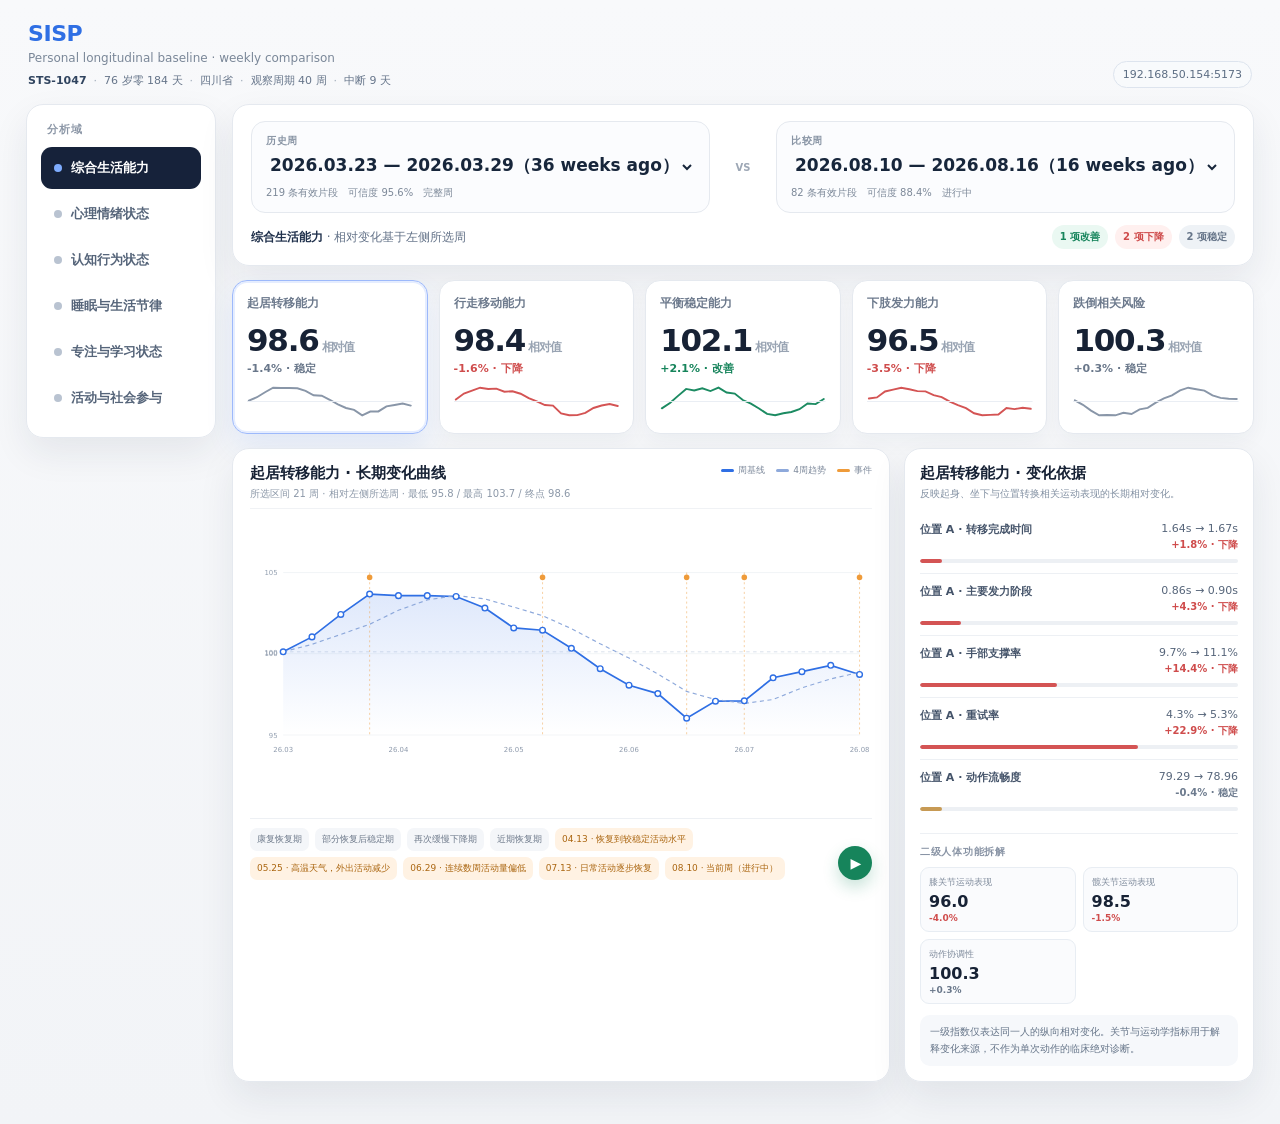
==== commit 7d231aaa: "Add longitudinal analysis and local launcher" ====
--- a/person/P-1047/longitudinal-function/index.html
+++ b/person/P-1047/longitudinal-function/index.html
@@ -3,7 +3,7 @@
 <head>
 <meta charset="utf-8"/>
 <meta name="viewport" content="width=device-width, initial-scale=1"/>
-<title>127.0.0.1 · P-1047</title>
+<title>192.168.50.154:5173 · P-1047</title>
 <style>
 :root{
   --bg:#f3f5f8;--panel:#fff;--ink:#172235;--muted:#7a8798;--line:#e5e9ef;
@@ -18,6 +18,8 @@
 .pageHead{display:flex;align-items:flex-end;justify-content:space-between;margin:3px 2px 16px}
 .pageHead h1{margin:0;font-size:22px;letter-spacing:-.02em;font-weight:820;color:var(--blue)}
 .pageHead p{margin:5px 0 0;font-size:12px;color:var(--muted)}
+.personMeta{display:flex;align-items:center;gap:0;margin-top:8px;color:#66758a;font-size:11px;white-space:nowrap}
+.personMeta span+span:before{content:"·";padding:0 7px;color:#a1acba}.personMeta .personId{color:#30445f;font-weight:820}
 .status{font-size:11px;color:#5c6d83;padding:6px 9px;border:1px solid #dde4ee;background:#f8fafc;border-radius:999px}
 .shell{display:grid;grid-template-columns:190px 1fr;gap:16px}
 .sidebar,.panel{background:rgba(255,255,255,.97);border:1px solid var(--line);border-radius:17px;box-shadow:var(--shadow)}
@@ -61,7 +63,7 @@
 .videoButton:hover{transform:translateY(-1px);background:#11744f}.videoButton span{font-size:14px;margin-left:2px}
 .videoSection{margin-top:14px;padding:17px}.videoSection[hidden]{display:none}.videoSectionTitle{font-size:15px;font-weight:820}.videoSectionSub{font-size:10px;color:#8a96a6;margin-top:4px}.videoSegments{margin-top:14px;display:grid;gap:16px}
 .videoLoading{min-height:180px;display:flex;flex-direction:column;align-items:center;justify-content:center;gap:12px;color:#718095;font-size:12px}.videoSpinner{width:30px;height:30px;border:3px solid #dcefe7;border-top-color:var(--green);border-radius:50%;animation:videoSpin .8s linear infinite}@keyframes videoSpin{to{transform:rotate(360deg)}}
-.poseItem{overflow:hidden;border:1px solid var(--line);border-radius:13px;background:#fff}.posePeriod{padding:11px 14px;border-bottom:1px solid var(--line);color:#45546a;font-size:12px;font-weight:800}.pose-panel{width:100%;height:calc(100vh - 64px);min-height:600px;background:#091017}.pose-panel iframe{width:100%;height:100%;border:0;display:block}
+.poseItem{overflow:hidden;border:1px solid var(--line);border-radius:13px;background:#fff}.posePeriod{padding:11px 14px;border-bottom:1px solid var(--line);color:#45546a;font-size:12px;font-weight:800}.pose-panel{width:100%;background:#091017}.pose-panel iframe{width:100%;height:100%;border:0;display:block}
 .detailPanel{padding:15px}
 .detailTitle{font-size:15px;font-weight:820;margin-bottom:3px} .detailExplain{font-size:10px;color:#8290a2;line-height:1.6;margin-bottom:10px}
 .evidence{padding:10px 0;border-top:1px solid #edf0f4} .evidence:first-of-type{border-top:0}
@@ -78,11 +80,11 @@
 </style>
 </head>
 <body>
-<script>if(location.protocol==='file:')location.replace('http://127.0.0.1:5173/person/P-1047/longitudinal-function/')</script>
+<script>if(location.protocol==='file:')location.replace('http://192.168.50.154:5173/person/P-1047/longitudinal-function/')</script>
 <div class="app">
   <div class="pageHead">
-    <div><h1>SISP</h1><p>Personal longitudinal baseline · weekly comparison</p></div>
-    <div class="status">本地分析 · 数据已加载</div>
+    <div><h1>SISP</h1><p>Personal longitudinal baseline · weekly comparison</p><div class="personMeta" aria-label="匿名观察档案"><span class="personId">STS-1047</span><span>76 岁零 184 天</span><span>四川省</span><span>观察周期 40 周</span><span>中断 9 天</span></div></div>
+    <div class="status">192.168.50.154:5173</div>
   </div>
   <div class="shell">
     <aside class="sidebar">
@@ -230,20 +232,22 @@
 function scheduleVideoSegments(li,ri){
  clearTimeout(videoLoadTimer);
  const count=ri-li+1;
- document.getElementById('videoSectionSub').textContent=`正在准备所选区间的 ${count} 周 Pose 数据`;
- document.getElementById('videoSegments').innerHTML='<div class="videoLoading"><span class="videoSpinner"></span><span>正在加载视频数据…</span></div>';
- videoLoadTimer=setTimeout(()=>{renderVideoSegments(li,ri);videoLoadTimer=null},5000);
+ document.getElementById('videoSectionSub').textContent=`正在准备所选区间的 ${count} 周核心数据`;
+ document.getElementById('videoSegments').innerHTML='<div class="videoLoading"><span class="videoSpinner"></span><span>正在加载核心数据…</span></div>';
+ videoLoadTimer=setTimeout(()=>{renderVideoSegments(li,ri);videoLoadTimer=null},1000);
 }
 function renderVideoSegments(li,ri){
  const weeks=ROWS.slice(li,ri+1);
+ const gridRows=Math.ceil(weeks.length/4),panelHeight=48+gridRows*230+2;
  const params=new URLSearchParams();
  params.set('count',weeks.length);
+ params.set('v',Date.now());
  weeks.forEach(r=>params.append('title',weekText(r)));
  document.getElementById('videoSectionSub').textContent=`所选区间共 ${weeks.length} 周 · 宫格数量与周数一致`;
  document.getElementById('videoSegments').innerHTML=`
   <article class="poseItem">
    <div class="posePeriod">第 ${weeks[0]['周序号']}–${weeks.at(-1)['周序号']} 周 · ${weekText(weeks[0])} 至 ${weekText(weeks.at(-1))}</div>
-   <div class="pose-panel"><iframe src="../../../pose/pose-sessions.html?${params}" title="Pose Sessions · ${weeks.length} 周" loading="lazy" scrolling="no"></iframe></div>
+   <div class="pose-panel" style="height:${panelHeight}px"><iframe src="../../../pose/pose-sessions.html?${params}" title="Pose Sessions · ${weeks.length} 周" loading="lazy" scrolling="no"></iframe></div>
   </article>`;
 }
 function renderEvidence(l,r){
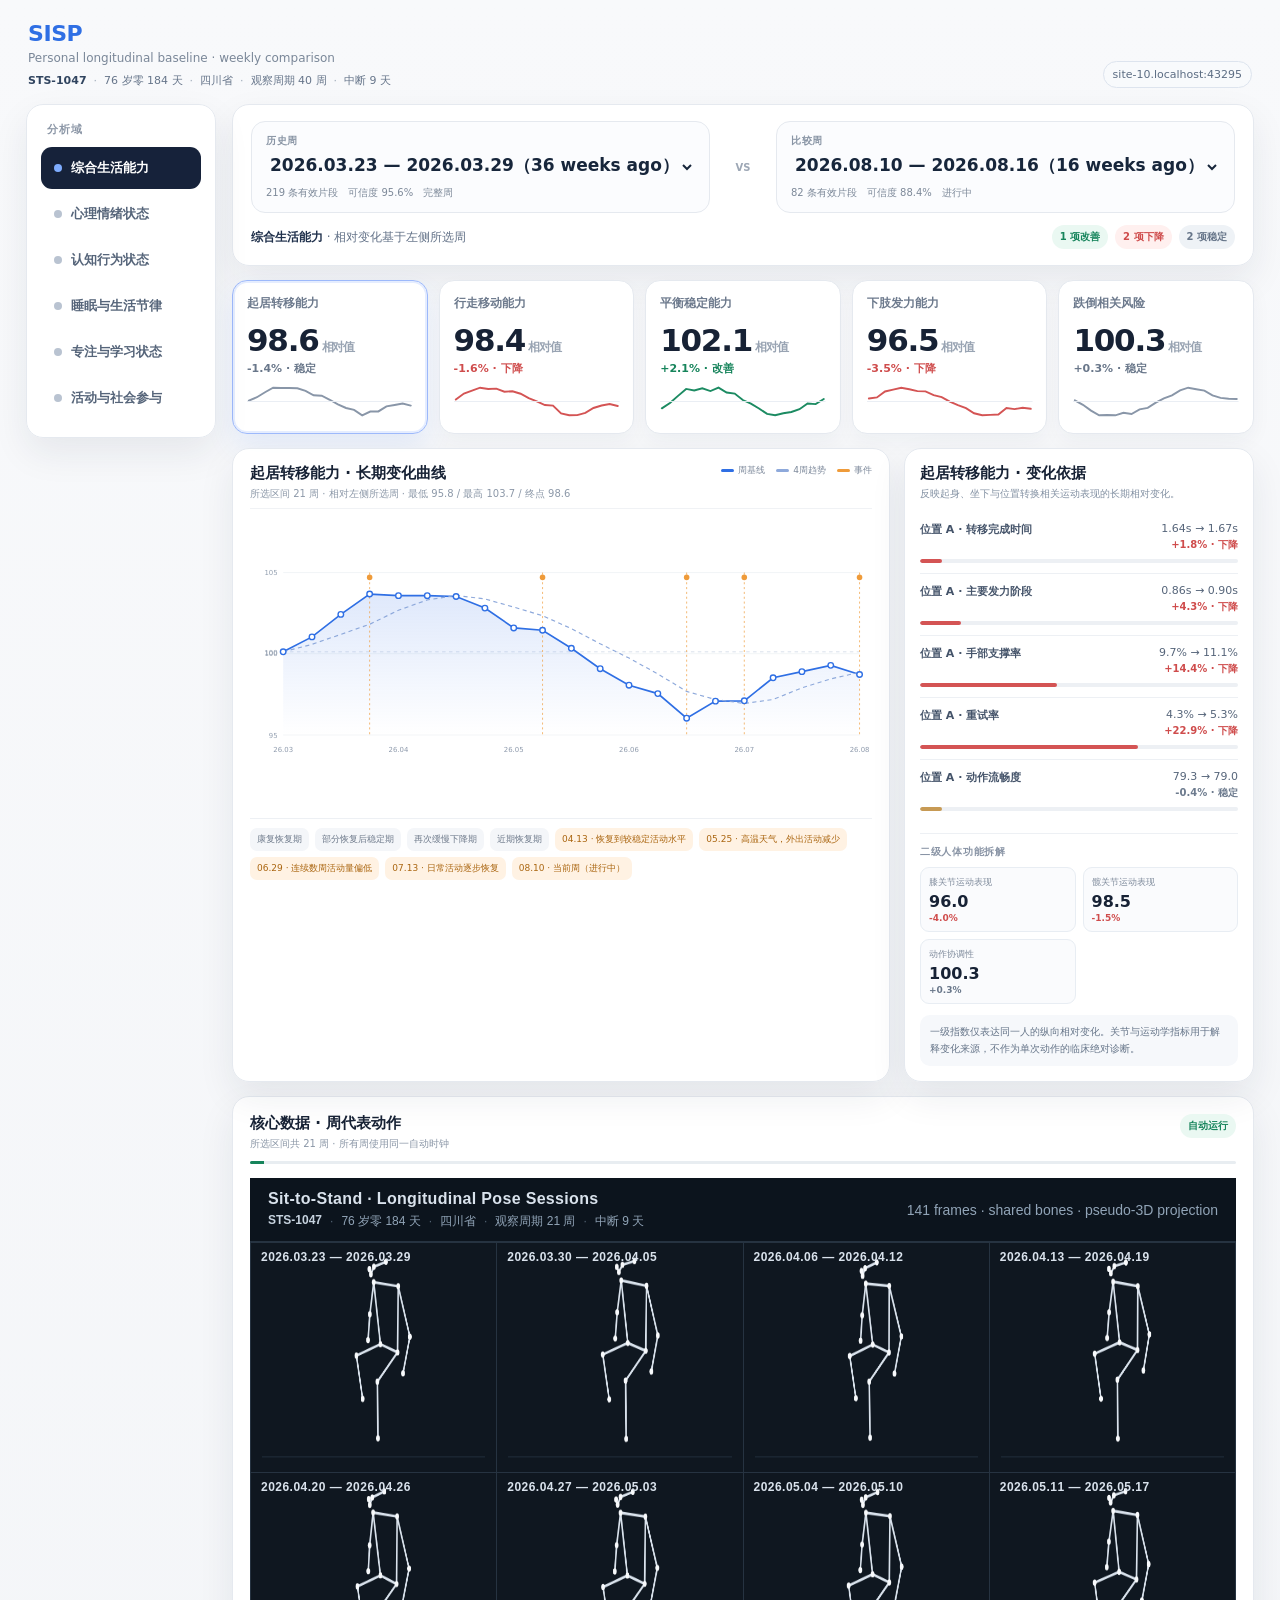
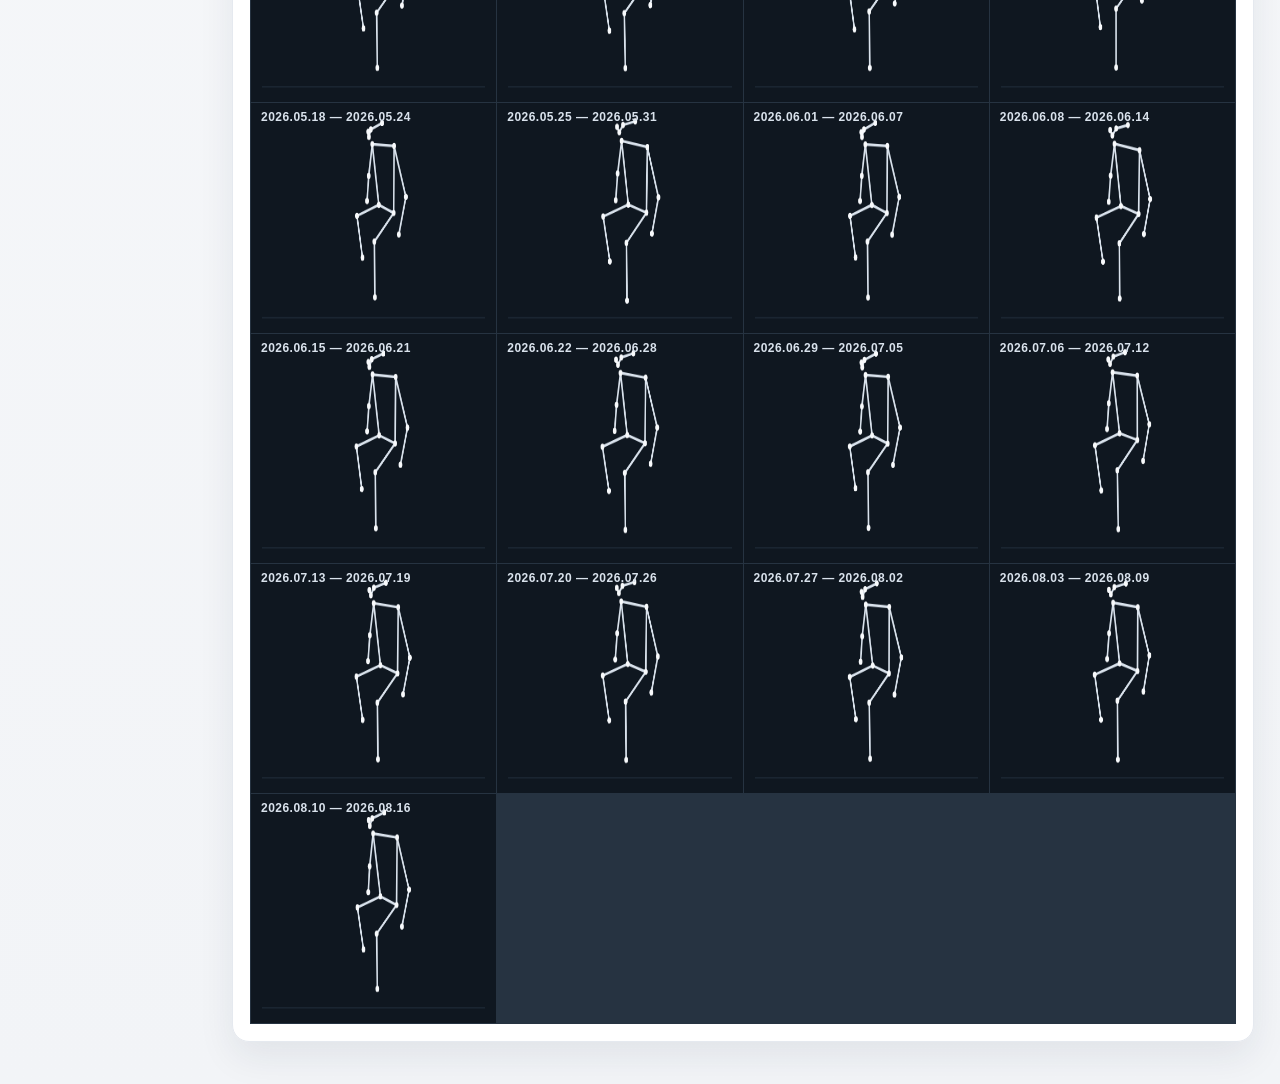
==== commit e70ffb26: "Build modular longitudinal data views" ====
--- a/person/P-1047/longitudinal-function/index.html
+++ b/person/P-1047/longitudinal-function/index.html
@@ -1,298 +1,41 @@
 <!doctype html>
 <html lang="zh-CN">
 <head>
-<meta charset="utf-8"/>
-<meta name="viewport" content="width=device-width, initial-scale=1"/>
-<title>192.168.50.154:5173 · P-1047</title>
-<style>
-:root{
-  --bg:#f3f5f8;--panel:#fff;--ink:#172235;--muted:#7a8798;--line:#e5e9ef;
-  --blue:#2f6fe4;--blue2:#8ea9db;--green:#16845b;--greenBg:#eaf8f2;
-  --red:#cf4c4c;--redBg:#fff0ef;--amber:#c77a19;--amberBg:#fff6e7;
-  --shadow:0 15px 36px rgba(28,40,65,.08)
-}
-*{box-sizing:border-box}
-body{margin:0;min-width:1180px;background:linear-gradient(180deg,#f8f9fb,#f2f4f7);font-family:Inter,"PingFang SC","Microsoft YaHei",system-ui,-apple-system,sans-serif;color:var(--ink)}
-button,select{font:inherit}
-.app{max-width:1680px;margin:0 auto;padding:18px 26px 42px}
-.pageHead{display:flex;align-items:flex-end;justify-content:space-between;margin:3px 2px 16px}
-.pageHead h1{margin:0;font-size:22px;letter-spacing:-.02em;font-weight:820;color:var(--blue)}
-.pageHead p{margin:5px 0 0;font-size:12px;color:var(--muted)}
-.personMeta{display:flex;align-items:center;gap:0;margin-top:8px;color:#66758a;font-size:11px;white-space:nowrap}
-.personMeta span+span:before{content:"·";padding:0 7px;color:#a1acba}.personMeta .personId{color:#30445f;font-weight:820}
-.status{font-size:11px;color:#5c6d83;padding:6px 9px;border:1px solid #dde4ee;background:#f8fafc;border-radius:999px}
-.shell{display:grid;grid-template-columns:190px 1fr;gap:16px}
-.sidebar,.panel{background:rgba(255,255,255,.97);border:1px solid var(--line);border-radius:17px;box-shadow:var(--shadow)}
-.sidebar{padding:14px;align-self:start}
-.sideTitle{font-size:11px;color:#8b96a6;font-weight:800;letter-spacing:.08em;margin:3px 6px 10px}
-.place{padding:11px 12px;border-radius:11px;cursor:pointer;margin:4px 0;display:flex;align-items:center;gap:9px;color:#56657a;font-size:13px;font-weight:700;border:1px solid transparent}
-.place:hover{background:#f6f8fb} .place.active{background:#16223a;color:#fff}
-.placeDot{width:8px;height:8px;border-radius:50%;background:#b9c3d1} .place.active .placeDot{background:#7eacff}
-.sideNote{font-size:10px;line-height:1.65;color:#8d98a7;border-top:1px solid #edf0f4;margin-top:12px;padding:12px 6px 2px}
-.main{min-width:0}
-.hero{padding:16px 18px;margin-bottom:14px}
-.heroRow{display:grid;grid-template-columns:1fr 44px 1fr;gap:11px;align-items:stretch}
-.weekBox{background:#fbfcfe;border:1px solid var(--line);border-radius:14px;padding:12px 14px}
-.weekLabel{font-size:10px;color:#8995a5;font-weight:800;letter-spacing:.07em;margin-bottom:6px}
-.weekSelect{width:100%;border:0;outline:0;background:transparent;color:#17263b;font-size:17px;font-weight:800;padding:0 0 4px}
-.weekMeta{display:flex;gap:10px;flex-wrap:wrap;color:#7d8999;font-size:10px;margin-top:6px}
-.vs{display:grid;place-items:center;font-size:10px;color:#9da7b5;font-weight:900}
-.summaryLine{display:flex;align-items:center;justify-content:space-between;margin-top:12px;gap:14px}
-.summaryText{font-size:12px;color:#627187} .summaryText b{color:#20314c}
-.summaryPills{display:flex;gap:7px} .pill{font-size:10px;font-weight:800;padding:5px 8px;border-radius:999px}
-.pill.good{color:var(--green);background:var(--greenBg)} .pill.bad{color:var(--red);background:var(--redBg)} .pill.neutral{color:#667589;background:#eef2f6}
-.metricGrid{display:grid;grid-template-columns:repeat(5,minmax(0,1fr));gap:11px;margin-bottom:14px}
-.metric{background:#fff;border:1px solid var(--line);border-radius:15px;padding:14px;box-shadow:0 8px 20px rgba(31,45,73,.045);cursor:pointer;transition:.16s;min-height:142px;overflow:hidden}
-.metric:hover{transform:translateY(-2px);box-shadow:0 13px 28px rgba(31,45,73,.085)} .metric.selected{border-color:#9db9fb;box-shadow:0 0 0 2px #e5edff inset,0 13px 28px rgba(47,111,228,.10)}
-.metricLabel{font-size:12px;color:#6d7a8d;font-weight:750}
-.metricValue{font-size:31px;line-height:1;font-weight:850;letter-spacing:-.04em;margin:13px 0 5px}
-.metricValue small{font-size:12px;color:#99a4b3;font-weight:650;margin-left:3px}
-.metricDelta{font-size:11px;font-weight:820} .metricDelta.good{color:var(--green)} .metricDelta.bad{color:var(--red)} .metricDelta.neutral{color:#69778a}
-.spark{height:35px;margin-top:8px}
-.contentGrid{display:grid;grid-template-columns:minmax(0,1fr) 350px;gap:14px}
-.chartPanel{padding:15px 17px 12px;min-height:455px}
-.panelHeader{display:flex;justify-content:space-between;align-items:flex-start;margin-bottom:7px}
-.panelTitle{font-size:15px;font-weight:820} .panelSub{font-size:10px;color:#8c98a8;margin-top:4px}
-.legend{display:flex;gap:11px;color:#7d899b;font-size:9px;align-items:center} .legend i{display:inline-block;width:13px;height:3px;border-radius:3px;margin-right:4px;vertical-align:middle}
-.chartWrap{height:305px;border-top:1px solid #f0f2f5;position:relative;margin-top:7px}
-svg{width:100%;height:100%;overflow:visible}
-.timelineFooter{border-top:1px solid #edf0f4;padding-top:9px;margin-top:5px;display:flex;align-items:flex-end;gap:12px}
-.phaseBar{display:flex;gap:6px;flex:1;flex-wrap:wrap}
-.phaseChip{font-size:9px;padding:5px 7px;background:#f4f6f9;color:#6d798a;border-radius:7px} .phaseChip.event{background:#fff2e3;color:#aa650f}
-.videoButton{width:34px;height:34px;flex:0 0 auto;border:0;border-radius:50%;background:var(--green);color:#fff;display:grid;place-items:center;cursor:pointer;box-shadow:0 7px 16px rgba(22,132,91,.24);transition:.16s}
-.videoButton:hover{transform:translateY(-1px);background:#11744f}.videoButton span{font-size:14px;margin-left:2px}
-.videoSection{margin-top:14px;padding:17px}.videoSection[hidden]{display:none}.videoSectionTitle{font-size:15px;font-weight:820}.videoSectionSub{font-size:10px;color:#8a96a6;margin-top:4px}.videoSegments{margin-top:14px;display:grid;gap:16px}
-.videoLoading{min-height:180px;display:flex;flex-direction:column;align-items:center;justify-content:center;gap:12px;color:#718095;font-size:12px}.videoSpinner{width:30px;height:30px;border:3px solid #dcefe7;border-top-color:var(--green);border-radius:50%;animation:videoSpin .8s linear infinite}@keyframes videoSpin{to{transform:rotate(360deg)}}
-.poseItem{overflow:hidden;border:1px solid var(--line);border-radius:13px;background:#fff}.posePeriod{padding:11px 14px;border-bottom:1px solid var(--line);color:#45546a;font-size:12px;font-weight:800}.pose-panel{width:100%;background:#091017}.pose-panel iframe{width:100%;height:100%;border:0;display:block}
-.detailPanel{padding:15px}
-.detailTitle{font-size:15px;font-weight:820;margin-bottom:3px} .detailExplain{font-size:10px;color:#8290a2;line-height:1.6;margin-bottom:10px}
-.evidence{padding:10px 0;border-top:1px solid #edf0f4} .evidence:first-of-type{border-top:0}
-.evRow{display:flex;justify-content:space-between;align-items:flex-start;gap:11px} .evName{font-size:11px;color:#45546a;font-weight:720} .evVals{font-size:11px;color:#56657a;text-align:right;font-variant-numeric:tabular-nums}
-.evDelta{font-size:10px;font-weight:820;margin-top:3px;text-align:right} .evDelta.good{color:var(--green)} .evDelta.bad{color:var(--red)} .evDelta.neutral{color:#6d7b8e}
-.evBar{height:4px;background:#edf0f4;border-radius:5px;overflow:hidden;margin-top:7px} .evBar span{display:block;height:100%;border-radius:5px}
-.secondaryTitle{font-size:10px;color:#8994a5;font-weight:800;letter-spacing:.07em;margin-top:12px;padding-top:11px;border-top:1px solid #edf0f4}
-.secondaryGrid{display:grid;grid-template-columns:1fr 1fr;gap:7px;margin-top:8px} .secondaryItem{background:#fafbfd;border:1px solid #e8edf3;border-radius:9px;padding:8px}
-.secondaryName{font-size:9px;color:#7f8b9c} .secondaryValue{font-size:16px;font-weight:840;margin-top:3px} .secondaryDelta{font-size:9px;font-weight:800;margin-top:2px}
-.secondaryDelta.good{color:var(--green)} .secondaryDelta.bad{color:var(--red)} .secondaryDelta.neutral{color:#69778a}
-.noteBox{margin-top:11px;padding:9px 10px;background:#f6f8fb;border-radius:10px;color:#667589;font-size:10px;line-height:1.65}
-.emptyState{min-height:420px;display:grid;place-items:center;color:#7a8798;font-size:15px;font-weight:700}
-@media(max-width:1250px){.metricGrid{grid-template-columns:repeat(3,1fr)}.contentGrid{grid-template-columns:1fr}}
-</style>
+  <meta charset="utf-8" />
+  <meta name="viewport" content="width=device-width, initial-scale=1" />
+  <title>SISP · P-1047</title>
+  <link rel="stylesheet" href="./assets/styles.css" />
 </head>
 <body>
-<script>if(location.protocol==='file:')location.replace('http://192.168.50.154:5173/person/P-1047/longitudinal-function/')</script>
-<div class="app">
-  <div class="pageHead">
-    <div><h1>SISP</h1><p>Personal longitudinal baseline · weekly comparison</p><div class="personMeta" aria-label="匿名观察档案"><span class="personId">STS-1047</span><span>76 岁零 184 天</span><span>四川省</span><span>观察周期 40 周</span><span>中断 9 天</span></div></div>
-    <div class="status">192.168.50.154:5173</div>
+  <script>
+    if (location.protocol === "file:") {
+      location.replace("http://127.0.0.1:5173/person/P-1047/longitudinal-function/");
+    }
+  </script>
+  <div class="app">
+    <header class="pageHead">
+      <div>
+        <h1>SISP</h1>
+        <p>Personal longitudinal baseline · weekly comparison</p>
+        <div class="personMeta" id="personMeta" aria-label="匿名观察档案"></div>
+      </div>
+      <div class="status" id="serverStatus"></div>
+    </header>
+    <div class="shell">
+      <aside class="sidebar">
+        <div class="sideTitle">分析域</div>
+        <button class="place active" data-domain="life"><span class="placeDot"></span>综合生活能力</button>
+        <button class="place" data-domain="emotion"><span class="placeDot"></span>心理情绪状态</button>
+        <button class="place" data-domain="cognition"><span class="placeDot"></span>认知行为状态</button>
+        <button class="place" data-domain="sleep"><span class="placeDot"></span>睡眠与生活节律</button>
+        <button class="place" data-domain="attention"><span class="placeDot"></span>专注与学习状态</button>
+        <button class="place" data-domain="participation"><span class="placeDot"></span>活动与社会参与</button>
+      </aside>
+      <main class="main" id="main" aria-live="polite">
+        <section class="panel pageLoading"><span class="spinner"></span><span>正在加载核心数据…</span></section>
+      </main>
+    </div>
   </div>
-  <div class="shell">
-    <aside class="sidebar">
-      <div class="sideTitle">分析域</div>
-      <div class="place active" data-place="life"><span class="placeDot"></span>综合生活能力</div>
-      <div class="place" data-place="emotion"><span class="placeDot"></span>心理情绪状态</div>
-      <div class="place" data-place="cognition"><span class="placeDot"></span>认知行为状态</div>
-      <div class="place" data-place="sleep"><span class="placeDot"></span>睡眠与生活节律</div>
-      <div class="place" data-place="learning"><span class="placeDot"></span>专注与学习状态</div>
-      <div class="place" data-place="participation"><span class="placeDot"></span>活动与社会参与</div>
-    </aside>
-    <main class="main" id="main"></main>
-  </div>
-</div>
-<script>
-const ROWS=[{"周序号":1,"周开始":"2025-11-10","周结束":"2025-11-16","周状态":"完整周","有效片段数":207,"基线可信度_%":94.9,"位置A_转移完成时间_s":1.45,"位置A_主要发力阶段_s":0.754,"位置A_站起后稳定_s":0.974,"位置A_手部支撑率_%":3.72,"位置A_重试率_%":1.04,"位置A_动作流畅度_0_100":90.87,"位置B_归一化移动速度_BL_s":0.79,"位置B_步频_spm":104.6,"位置B_180度转身时间_s":2.558,"位置B_转身步数":4.06,"位置B_移动停顿率_%":0.99,"位置C_转身后稳定_s":0.732,"位置C_横向摆动_身高%":1.77,"位置C_左右不对称_%":5.12,"位置C_转身左右差异_%":4.53,"位置D_单步时间_s":0.886,"膝伸展峰值速度_deg_s":125.04,"髋伸展峰值速度_deg_s":109.37,"跨位置周内波动_CV_%":4.19,"事件标注":"建立稳定观测期","阶段解释":"稳定期","数据备注":null,"起居转移能力相对指数":99.76,"行走移动能力相对指数":99.57,"平衡稳定能力相对指数":99.23,"下肢发力能力相对指数":99.89,"跌倒相关风险相对指数":100.48,"膝关节运动表现相对指数":99.55,"髋关节运动表现相对指数":99.95,"左右对称性相对指数":100.05,"动作协调性相对指数":99.44,"综合生活相关身体能力指数":99.61},{"周序号":2,"周开始":"2025-11-17","周结束":"2025-11-23","周状态":"完整周","有效片段数":233,"基线可信度_%":96.2,"位置A_转移完成时间_s":1.436,"位置A_主要发力阶段_s":0.759,"位置A_站起后稳定_s":0.945,"位置A_手部支撑率_%":3.48,"位置A_重试率_%":1.17,"位置A_动作流畅度_0_100":91.83,"位置B_归一化移动速度_BL_s":0.798,"位置B_步频_spm":104.8,"位置B_180度转身时间_s":2.624,"位置B_转身步数":4.07,"位置B_移动停顿率_%":0.88,"位置C_转身后稳定_s":0.722,"位置C_横向摆动_身高%":1.76,"位置C_左右不对称_%":5.22,"位置C_转身左右差异_%":4.96,"位置D_单步时间_s":0.864,"膝伸展峰值速度_deg_s":126.67,"髋伸展峰值速度_deg_s":109.86,"跨位置周内波动_CV_%":4.07,"事件标注":null,"阶段解释":"稳定期","数据备注":null,"起居转移能力相对指数":100.42,"行走移动能力相对指数":99.82,"平衡稳定能力相对指数":100.03,"下肢发力能力相对指数":100.65,"跌倒相关风险相对指数":99.87,"膝关节运动表现相对指数":100.6,"髋关节运动表现相对指数":100.85,"左右对称性相对指数":99.6,"动作协调性相对指数":100.15,"综合生活相关身体能力指数":100.21},{"周序号":3,"周开始":"2025-11-24","周结束":"2025-11-30","周状态":"完整周","有效片段数":222,"基线可信度_%":96.0,"位置A_转移完成时间_s":1.457,"位置A_主要发力阶段_s":0.766,"位置A_站起后稳定_s":0.943,"位置A_手部支撑率_%":3.68,"位置A_重试率_%":0.83,"位置A_动作流畅度_0_100":92.15,"位置B_归一化移动速度_BL_s":0.8,"位置B_步频_spm":104.8,"位置B_180度转身时间_s":2.558,"位置B_转身步数":3.97,"位置B_移动停顿率_%":0.74,"位置C_转身后稳定_s":0.722,"位置C_横向摆动_身高%":1.76,"位置C_左右不对称_%":4.85,"位置C_转身左右差异_%":4.73,"位置D_单步时间_s":0.875,"膝伸展峰值速度_deg_s":127.24,"髋伸展峰值速度_deg_s":108.29,"跨位置周内波动_CV_%":4.01,"事件标注":null,"阶段解释":"稳定期","数据备注":null,"起居转移能力相对指数":100.02,"行走移动能力相对指数":100.29,"平衡稳定能力相对指数":100.31,"下肢发力能力相对指数":100.02,"跌倒相关风险相对指数":99.8,"膝关节运动表现相对指数":100.44,"髋关节运动表现相对指数":99.7,"左右对称性相对指数":100.23,"动作协调性相对指数":100.46,"综合生活相关身体能力指数":100.16},{"周序号":4,"周开始":"2025-12-01","周结束":"2025-12-07","周状态":"完整周","有效片段数":192,"基线可信度_%":94.9,"位置A_转移完成时间_s":1.452,"位置A_主要发力阶段_s":0.759,"位置A_站起后稳定_s":0.939,"位置A_手部支撑率_%":4.41,"位置A_重试率_%":1.41,"位置A_动作流畅度_0_100":91.06,"位置B_归一化移动速度_BL_s":0.81,"位置B_步频_spm":104.9,"位置B_180度转身时间_s":2.555,"位置B_转身步数":4.07,"位置B_移动停顿率_%":0.91,"位置C_转身后稳定_s":0.719,"位置C_横向摆动_身高%":1.76,"位置C_左右不对称_%":4.96,"位置C_转身左右差异_%":4.71,"位置D_单步时间_s":0.894,"膝伸展峰值速度_deg_s":125.56,"髋伸展峰值速度_deg_s":108.62,"跨位置周内波动_CV_%":3.94,"事件标注":null,"阶段解释":"稳定期","数据备注":null,"起居转移能力相对指数":99.82,"行走移动能力相对指数":100.34,"平衡稳定能力相对指数":100.46,"下肢发力能力相对指数":99.44,"跌倒相关风险相对指数":99.83,"膝关节运动表现相对指数":99.43,"髋关节运动表现相对指数":99.52,"左右对称性相对指数":100.11,"动作协调性相对指数":99.95,"综合生活相关身体能力指数":100.03},{"周序号":5,"周开始":"2025-12-08","周结束":"2025-12-14","周状态":"完整周","有效片段数":242,"基线可信度_%":97.2,"位置A_转移完成时间_s":1.425,"位置A_主要发力阶段_s":0.75,"位置A_站起后稳定_s":0.953,"位置A_手部支撑率_%":3.59,"位置A_重试率_%":0.85,"位置A_动作流畅度_0_100":90.71,"位置B_归一化移动速度_BL_s":0.801,"位置B_步频_spm":104.7,"位置B_180度转身时间_s":2.578,"位置B_转身步数":3.99,"位置B_移动停顿率_%":0.8,"位置C_转身后稳定_s":0.713,"位置C_横向摆动_身高%":1.82,"位置C_左右不对称_%":4.8,"位置C_转身左右差异_%":4.78,"位置D_单步时间_s":0.868,"膝伸展峰值速度_deg_s":127.39,"髋伸展峰值速度_deg_s":109.02,"跨位置周内波动_CV_%":4.07,"事件标注":null,"阶段解释":"稳定期","数据备注":null,"起居转移能力相对指数":100.58,"行走移动能力相对指数":100.27,"平衡稳定能力相对指数":100.23,"下肢发力能力相对指数":100.81,"跌倒相关风险相对指数":99.64,"膝关节运动表现相对指数":101.02,"髋关节运动表现相对指数":100.47,"左右对称性相对指数":100.26,"动作协调性相对指数":99.64,"综合生活相关身体能力指数":100.46},{"周序号":6,"周开始":"2025-12-15","周结束":"2025-12-21","周状态":"完整周","有效片段数":220,"基线可信度_%":95.9,"位置A_转移完成时间_s":1.445,"位置A_主要发力阶段_s":0.742,"位置A_站起后稳定_s":0.957,"位置A_手部支撑率_%":3.89,"位置A_重试率_%":0.7,"位置A_动作流畅度_0_100":92.66,"位置B_归一化移动速度_BL_s":0.808,"位置B_步频_spm":106.6,"位置B_180度转身时间_s":2.581,"位置B_转身步数":3.88,"位置B_移动停顿率_%":0.9,"位置C_转身后稳定_s":0.714,"位置C_横向摆动_身高%":1.76,"位置C_左右不对称_%":4.89,"位置C_转身左右差异_%":4.17,"位置D_单步时间_s":0.862,"膝伸展峰值速度_deg_s":125.39,"髋伸展峰值速度_deg_s":110.15,"跨位置周内波动_CV_%":3.57,"事件标注":null,"阶段解释":"轻度改善期","数据备注":null,"起居转移能力相对指数":100.75,"行走移动能力相对指数":100.89,"平衡稳定能力相对指数":100.4,"下肢发力能力相对指数":100.9,"跌倒相关风险相对指数":99.14,"膝关节运动表现相对指数":100.7,"髋关节运动表现相对指数":101.07,"左右对称性相对指数":100.61,"动作协调性相对指数":101.3,"综合生活相关身体能力指数":100.74},{"周序号":7,"周开始":"2025-12-22","周结束":"2025-12-28","周状态":"完整周","有效片段数":202,"基线可信度_%":95.3,"位置A_转移完成时间_s":1.422,"位置A_主要发力阶段_s":0.749,"位置A_站起后稳定_s":0.931,"位置A_手部支撑率_%":2.73,"位置A_重试率_%":0.39,"位置A_动作流畅度_0_100":92.59,"位置B_归一化移动速度_BL_s":0.827,"位置B_步频_spm":106.6,"位置B_180度转身时间_s":2.543,"位置B_转身步数":3.87,"位置B_移动停顿率_%":0.53,"位置C_转身后稳定_s":0.72,"位置C_横向摆动_身高%":1.79,"位置C_左右不对称_%":4.58,"位置C_转身左右差异_%":4.46,"位置D_单步时间_s":0.867,"膝伸展峰值速度_deg_s":127.18,"髋伸展峰值速度_deg_s":111.17,"跨位置周内波动_CV_%":3.7,"事件标注":"日常活动增加","阶段解释":"轻度改善期","数据备注":null,"起居转移能力相对指数":101.6,"行走移动能力相对指数":101.96,"平衡稳定能力相对指数":100.8,"下肢发力能力相对指数":101.4,"跌倒相关风险相对指数":98.58,"膝关节运动表现相对指数":101.07,"髋关节运动表现相对指数":101.76,"左右对称性相对指数":100.77,"动作协调性相对指数":101.25,"综合生活相关身体能力指数":101.48},{"周序号":8,"周开始":"2025-12-29","周结束":"2026-01-04","周状态":"完整周","有效片段数":186,"基线可信度_%":95.3,"位置A_转移完成时间_s":1.451,"位置A_主要发力阶段_s":0.763,"位置A_站起后稳定_s":0.971,"位置A_手部支撑率_%":3.93,"位置A_重试率_%":0.92,"位置A_动作流畅度_0_100":91.25,"位置B_归一化移动速度_BL_s":0.816,"位置B_步频_spm":104.7,"位置B_180度转身时间_s":2.569,"位置B_转身步数":3.97,"位置B_移动停顿率_%":0.53,"位置C_转身后稳定_s":0.724,"位置C_横向摆动_身高%":1.78,"位置C_左右不对称_%":5.33,"位置C_转身左右差异_%":4.7,"位置D_单步时间_s":0.877,"膝伸展峰值速度_deg_s":125.72,"髋伸展峰值速度_deg_s":107.52,"跨位置周内波动_CV_%":4.37,"事件标注":null,"阶段解释":"缓慢下降期","数据备注":null,"起居转移能力相对指数":99.59,"行走移动能力相对指数":100.86,"平衡稳定能力相对指数":99.37,"下肢发力能力相对指数":99.53,"跌倒相关风险相对指数":100.29,"膝关节运动表现相对指数":99.81,"髋关节运动表现相对指数":99.26,"左右对称性相对指数":99.66,"动作协调性相对指数":99.59,"综合生活相关身体能力指数":99.88},{"周序号":9,"周开始":"2026-01-05","周结束":"2026-01-11","周状态":"完整周","有效片段数":216,"基线可信度_%":95.8,"位置A_转移完成时间_s":1.472,"位置A_主要发力阶段_s":0.765,"位置A_站起后稳定_s":0.962,"位置A_手部支撑率_%":4.09,"位置A_重试率_%":1.62,"位置A_动作流畅度_0_100":90.06,"位置B_归一化移动速度_BL_s":0.789,"位置B_步频_spm":103.9,"位置B_180度转身时间_s":2.606,"位置B_转身步数":3.98,"位置B_移动停顿率_%":1.02,"位置C_转身后稳定_s":0.721,"位置C_横向摆动_身高%":1.82,"位置C_左右不对称_%":5.37,"位置C_转身左右差异_%":5.2,"位置D_单步时间_s":0.883,"膝伸展峰值速度_deg_s":124.78,"髋伸展峰值速度_deg_s":107.28,"跨位置周内波动_CV_%":4.16,"事件标注":null,"阶段解释":"缓慢下降期","数据备注":null,"起居转移能力相对指数":98.9,"行走移动能力相对指数":99.17,"平衡稳定能力相对指数":99.4,"下肢发力能力相对指数":99.08,"跌倒相关风险相对指数":100.79,"膝关节运动表现相对指数":99.2,"髋关节运动表现相对指数":98.68,"左右对称性相对指数":99.23,"动作协调性相对指数":99.07,"综合生活相关身体能力指数":99.12},{"周序号":10,"周开始":"2026-01-12","周结束":"2026-01-18","周状态":"完整周","有效片段数":189,"基线可信度_%":95.0,"位置A_转移完成时间_s":1.484,"位置A_主要发力阶段_s":0.766,"位置A_站起后稳定_s":0.971,"位置A_手部支撑率_%":5.69,"位置A_重试率_%":1.35,"位置A_动作流畅度_0_100":88.79,"位置B_归一化移动速度_BL_s":0.79,"位置B_步频_spm":104.1,"位置B_180度转身时间_s":2.618,"位置B_转身步数":4.19,"位置B_移动停顿率_%":1.65,"位置C_转身后稳定_s":0.731,"位置C_横向摆动_身高%":1.86,"位置C_左右不对称_%":5.82,"位置C_转身左右差异_%":5.23,"位置D_单步时间_s":0.891,"膝伸展峰值速度_deg_s":122.66,"髋伸展峰值速度_deg_s":105.9,"跨位置周内波动_CV_%":4.44,"事件标注":null,"阶段解释":"缓慢下降期","数据备注":null,"起居转移能力相对指数":98.02,"行走移动能力相对指数":98.78,"平衡稳定能力相对指数":98.6,"下肢发力能力相对指数":97.87,"跌倒相关风险相对指数":101.62,"膝关节运动表现相对指数":98.12,"髋关节运动表现相对指数":97.55,"左右对称性相对指数":98.65,"动作协调性相对指数":97.71,"综合生活相关身体能力指数":98.34},{"周序号":11,"周开始":"2026-01-19","周结束":"2026-01-25","周状态":"完整周","有效片段数":239,"基线可信度_%":96.1,"位置A_转移完成时间_s":1.49,"位置A_主要发力阶段_s":0.79,"位置A_站起后稳定_s":0.981,"位置A_手部支撑率_%":6.39,"位置A_重试率_%":2.37,"位置A_动作流畅度_0_100":87.6,"位置B_归一化移动速度_BL_s":0.788,"位置B_步频_spm":102.2,"位置B_180度转身时间_s":2.647,"位置B_转身步数":4.15,"位置B_移动停顿率_%":1.85,"位置C_转身后稳定_s":0.747,"位置C_横向摆动_身高%":1.84,"位置C_左右不对称_%":6.36,"位置C_转身左右差异_%":5.49,"位置D_单步时间_s":0.913,"膝伸展峰值速度_deg_s":120.68,"髋伸展峰值速度_deg_s":103.68,"跨位置周内波动_CV_%":4.55,"事件标注":"活动量开始减少","阶段解释":"缓慢下降期","数据备注":null,"起居转移能力相对指数":96.58,"行走移动能力相对指数":97.88,"平衡稳定能力相对指数":97.63,"下肢发力能力相对指数":95.82,"跌倒相关风险相对指数":102.78,"膝关节运动表现相对指数":96.23,"髋关节运动表现相对指数":95.97,"左右对称性相对指数":97.78,"动作协调性相对指数":96.86,"综合生活相关身体能力指数":97.03},{"周序号":12,"周开始":"2026-01-26","周结束":"2026-02-01","周状态":"完整周","有效片段数":224,"基线可信度_%":96.5,"位置A_转移完成时间_s":1.498,"位置A_主要发力阶段_s":0.795,"位置A_站起后稳定_s":0.989,"位置A_手部支撑率_%":6.64,"位置A_重试率_%":2.54,"位置A_动作流畅度_0_100":87.21,"位置B_归一化移动速度_BL_s":0.767,"位置B_步频_spm":100.9,"位置B_180度转身时间_s":2.655,"位置B_转身步数":4.26,"位置B_移动停顿率_%":1.69,"位置C_转身后稳定_s":0.747,"位置C_横向摆动_身高%":1.92,"位置C_左右不对称_%":6.86,"位置C_转身左右差异_%":5.59,"位置D_单步时间_s":0.933,"膝伸展峰值速度_deg_s":117.48,"髋伸展峰值速度_deg_s":103.12,"跨位置周内波动_CV_%":4.72,"事件标注":null,"阶段解释":"缓慢下降期","数据备注":null,"起居转移能力相对指数":96.07,"行走移动能力相对指数":96.48,"平衡稳定能力相对指数":97.04,"下肢发力能力相对指数":94.48,"跌倒相关风险相对指数":103.7,"膝关节运动表现相对指数":94.38,"髋关节运动表现相对指数":95.25,"左右对称性相对指数":97.09,"动作协调性相对指数":96.49,"综合生活相关身体能力指数":96.09},{"周序号":13,"周开始":"2026-02-02","周结束":"2026-02-08","周状态":"完整周","有效片段数":246,"基线可信度_%":96.7,"位置A_转移完成时间_s":1.58,"位置A_主要发力阶段_s":0.842,"位置A_站起后稳定_s":1.043,"位置A_手部支撑率_%":8.53,"位置A_重试率_%":3.68,"位置A_动作流畅度_0_100":81.77,"位置B_归一化移动速度_BL_s":0.742,"位置B_步频_spm":96.1,"位置B_180度转身时间_s":2.804,"位置B_转身步数":4.44,"位置B_移动停顿率_%":2.53,"位置C_转身后稳定_s":0.792,"位置C_横向摆动_身高%":1.99,"位置C_左右不对称_%":8.55,"位置C_转身左右差异_%":6.52,"位置D_单步时间_s":0.978,"膝伸展峰值速度_deg_s":110.14,"髋伸展峰值速度_deg_s":98.12,"跨位置周内波动_CV_%":5.9,"事件标注":"家中异常事件，短期活动明显减少","阶段解释":"事件后快速下降期","数据备注":null,"起居转移能力相对指数":91.51,"行走移动能力相对指数":92.96,"平衡稳定能力相对指数":93.54,"下肢发力能力相对指数":89.64,"跌倒相关风险相对指数":107.83,"膝关节运动表现相对指数":89.46,"髋关节运动表现相对指数":90.57,"左右对称性相对指数":94.29,"动作协调性相对指数":91.63,"综合生活相关身体能力指数":92.01},{"周序号":14,"周开始":"2026-02-09","周结束":"2026-02-15","周状态":"完整周","有效片段数":143,"基线可信度_%":93.7,"位置A_转移完成时间_s":1.656,"位置A_主要发力阶段_s":0.878,"位置A_站起后稳定_s":1.133,"位置A_手部支撑率_%":11.27,"位置A_重试率_%":4.79,"位置A_动作流畅度_0_100":77.33,"位置B_归一化移动速度_BL_s":0.71,"位置B_步频_spm":90.4,"位置B_180度转身时间_s":2.957,"位置B_转身步数":4.94,"位置B_移动停顿率_%":3.56,"位置C_转身后稳定_s":0.86,"位置C_横向摆动_身高%":2.17,"位置C_左右不对称_%":10.02,"位置C_转身左右差异_%":7.42,"位置D_单步时间_s":1.039,"膝伸展峰值速度_deg_s":105.76,"髋伸展峰值速度_deg_s":93.67,"跨位置周内波动_CV_%":6.75,"事件标注":null,"阶段解释":"事件后快速下降期","数据备注":null,"起居转移能力相对指数":87.19,"行走移动能力相对指数":88.78,"平衡稳定能力相对指数":89.03,"下肢发力能力相对指数":85.62,"跌倒相关风险相对指数":112.13,"膝关节运动表现相对指数":85.64,"髋关节运动表现相对指数":86.3,"左右对称性相对指数":91.78,"动作协调性相对指数":87.65,"综合生活相关身体能力指数":87.74},{"周序号":15,"周开始":"2026-02-16","周结束":"2026-02-22","周状态":"完整周","有效片段数":111,"基线可信度_%":92.0,"位置A_转移完成时间_s":1.763,"位置A_主要发力阶段_s":0.948,"位置A_站起后稳定_s":1.228,"位置A_手部支撑率_%":12.54,"位置A_重试率_%":5.9,"位置A_动作流畅度_0_100":73.24,"位置B_归一化移动速度_BL_s":0.661,"位置B_步频_spm":85.7,"位置B_180度转身时间_s":3.175,"位置B_转身步数":5.29,"位置B_移动停顿率_%":4.55,"位置C_转身后稳定_s":0.934,"位置C_横向摆动_身高%":2.37,"位置C_左右不对称_%":11.76,"位置C_转身左右差异_%":8.59,"位置D_单步时间_s":1.087,"膝伸展峰值速度_deg_s":99.0,"髋伸展峰值速度_deg_s":88.74,"跨位置周内波动_CV_%":7.92,"事件标注":"开始规律康复训练","阶段解释":"事件后快速下降期","数据备注":null,"起居转移能力相对指数":82.58,"行走移动能力相对指数":84.09,"平衡稳定能力相对指数":84.57,"下肢发力能力相对指数":80.89,"跌倒相关风险相对指数":116.85,"膝关节运动表现相对指数":80.88,"髋关节运动表现相对指数":81.78,"左右对称性相对指数":88.73,"动作协调性相对指数":83.39,"综合生活相关身体能力指数":83.12},{"周序号":16,"周开始":"2026-02-23","周结束":"2026-03-01","周状态":"完整周","有效片段数":214,"基线可信度_%":95.5,"位置A_转移完成时间_s":1.738,"位置A_主要发力阶段_s":0.917,"位置A_站起后稳定_s":1.186,"位置A_手部支撑率_%":12.56,"位置A_重试率_%":5.62,"位置A_动作流畅度_0_100":74.82,"位置B_归一化移动速度_BL_s":0.676,"位置B_步频_spm":87.9,"位置B_180度转身时间_s":3.089,"位置B_转身步数":5.09,"位置B_移动停顿率_%":4.29,"位置C_转身后稳定_s":0.895,"位置C_横向摆动_身高%":2.32,"位置C_左右不对称_%":11.19,"位置C_转身左右差异_%":8.65,"位置D_单步时间_s":1.067,"膝伸展峰值速度_deg_s":103.12,"髋伸展峰值速度_deg_s":88.75,"跨位置周内波动_CV_%":7.52,"事件标注":null,"阶段解释":"康复恢复期","数据备注":null,"起居转移能力相对指数":84.08,"行走移动能力相对指数":85.8,"平衡稳定能力相对指数":86.25,"下肢发力能力相对指数":82.64,"跌倒相关风险相对指数":115.15,"膝关节运动表现相对指数":83.24,"髋关节运动表现相对指数":82.47,"左右对称性相对指数":89.39,"动作协调性相对指数":84.9,"综合生活相关身体能力指数":84.77},{"周序号":17,"周开始":"2026-03-02","周结束":"2026-03-08","周状态":"完整周","有效片段数":249,"基线可信度_%":97.0,"位置A_转移完成时间_s":1.71,"位置A_主要发力阶段_s":0.906,"位置A_站起后稳定_s":1.158,"位置A_手部支撑率_%":12.08,"位置A_重试率_%":5.24,"位置A_动作流畅度_0_100":75.88,"位置B_归一化移动速度_BL_s":0.688,"位置B_步频_spm":87.6,"位置B_180度转身时间_s":3.062,"位置B_转身步数":5.02,"位置B_移动停顿率_%":3.86,"位置C_转身后稳定_s":0.865,"位置C_横向摆动_身高%":2.27,"位置C_左右不对称_%":11.14,"位置C_转身左右差异_%":7.87,"位置D_单步时间_s":1.032,"膝伸展峰值速度_deg_s":102.01,"髋伸展峰值速度_deg_s":90.38,"跨位置周内波动_CV_%":7.26,"事件标注":null,"阶段解释":"康复恢复期","数据备注":null,"起居转移能力相对指数":85.23,"行走移动能力相对指数":86.94,"平衡稳定能力相对指数":87.68,"下肢发力能力相对指数":83.48,"跌倒相关风险相对指数":113.95,"膝关节运动表现相对指数":83.79,"髋关节运动表现相对指数":84.08,"左右对称性相对指数":90.05,"动作协调性相对指数":86.03,"综合生活相关身体能力指数":85.92},{"周序号":18,"周开始":"2026-03-09","周结束":"2026-03-15","周状态":"完整周","有效片段数":220,"基线可信度_%":96.8,"位置A_转移完成时间_s":1.679,"位置A_主要发力阶段_s":0.902,"位置A_站起后稳定_s":1.134,"位置A_手部支撑率_%":10.97,"位置A_重试率_%":4.75,"位置A_动作流畅度_0_100":76.8,"位置B_归一化移动速度_BL_s":0.699,"位置B_步频_spm":90.3,"位置B_180度转身时间_s":2.988,"位置B_转身步数":4.97,"位置B_移动停顿率_%":3.65,"位置C_转身后稳定_s":0.865,"位置C_横向摆动_身高%":2.2,"位置C_左右不对称_%":10.36,"位置C_转身左右差异_%":7.7,"位置D_单步时间_s":1.025,"膝伸展峰值速度_deg_s":102.93,"髋伸展峰值速度_deg_s":92.57,"跨位置周内波动_CV_%":6.9,"事件标注":null,"阶段解释":"康复恢复期","数据备注":null,"起居转移能力相对指数":86.43,"行走移动能力相对指数":88.28,"平衡稳定能力相对指数":88.61,"下肢发力能力相对指数":84.5,"跌倒相关风险相对指数":112.77,"膝关节运动表现相对指数":84.48,"髋关节运动表现相对指数":85.65,"左右对称性相对指数":91.14,"动作协调性相对指数":87.12,"综合生活相关身体能力指数":87.06},{"周序号":19,"周开始":"2026-03-16","周结束":"2026-03-22","周状态":"完整周","有效片段数":238,"基线可信度_%":96.4,"位置A_转移完成时间_s":1.665,"位置A_主要发力阶段_s":0.898,"位置A_站起后稳定_s":1.102,"位置A_手部支撑率_%":10.34,"位置A_重试率_%":4.51,"位置A_动作流畅度_0_100":79.21,"位置B_归一化移动速度_BL_s":0.72,"位置B_步频_spm":91.8,"位置B_180度转身时间_s":2.922,"位置B_转身步数":4.73,"位置B_移动停顿率_%":3.48,"位置C_转身后稳定_s":0.836,"位置C_横向摆动_身高%":2.08,"位置C_左右不对称_%":10.15,"位置C_转身左右差异_%":6.99,"位置D_单步时间_s":1.021,"膝伸展峰值速度_deg_s":104.37,"髋伸展峰值速度_deg_s":93.27,"跨位置周内波动_CV_%":6.38,"事件标注":null,"阶段解释":"康复恢复期","数据备注":null,"起居转移能力相对指数":87.62,"行走移动能力相对指数":89.91,"平衡稳定能力相对指数":90.36,"下肢发力能力相对指数":85.21,"跌倒相关风险相对指数":111.22,"膝关节运动表现相对指数":85.26,"髋关节运动表现相对指数":86.47,"左右对称性相对指数":91.94,"动作协调性相对指数":89.17,"综合生活相关身体能力指数":88.41},{"周序号":20,"周开始":"2026-03-23","周结束":"2026-03-29","周状态":"完整周","有效片段数":219,"基线可信度_%":95.6,"位置A_转移完成时间_s":1.643,"位置A_主要发力阶段_s":0.864,"位置A_站起后稳定_s":1.074,"位置A_手部支撑率_%":9.73,"位置A_重试率_%":4.33,"位置A_动作流畅度_0_100":79.29,"位置B_归一化移动速度_BL_s":0.721,"位置B_步频_spm":92.2,"位置B_180度转身时间_s":2.86,"位置B_转身步数":4.73,"位置B_移动停顿率_%":3.19,"位置C_转身后稳定_s":0.821,"位置C_横向摆动_身高%":2.09,"位置C_左右不对称_%":9.66,"位置C_转身左右差异_%":7.14,"位置D_单步时间_s":1.0,"膝伸展峰值速度_deg_s":105.88,"髋伸展峰值速度_deg_s":93.51,"跨位置周内波动_CV_%":6.34,"事件标注":null,"阶段解释":"康复恢复期","数据备注":null,"起居转移能力相对指数":89.02,"行走移动能力相对指数":90.71,"平衡稳定能力相对指数":91.35,"下肢发力能力相对指数":86.72,"跌倒相关风险相对指数":110.2,"膝关节运动表现相对指数":86.82,"髋关节运动表现相对指数":87.13,"左右对称性相对指数":92.44,"动作协调性相对指数":89.42,"综合生活相关身体能力指数":89.57},{"周序号":21,"周开始":"2026-03-30","周结束":"2026-04-05","周状态":"完整周","有效片段数":128,"基线可信度_%":93.0,"位置A_转移完成时间_s":1.622,"位置A_主要发力阶段_s":0.86,"位置A_站起后稳定_s":1.068,"位置A_手部支撑率_%":9.47,"位置A_重试率_%":4.03,"位置A_动作流畅度_0_100":80.93,"位置B_归一化移动速度_BL_s":0.739,"位置B_步频_spm":94.9,"位置B_180度转身时间_s":2.831,"位置B_转身步数":4.63,"位置B_移动停顿率_%":2.6,"位置C_转身后稳定_s":0.795,"位置C_横向摆动_身高%":2.0,"位置C_左右不对称_%":9.7,"位置C_转身左右差异_%":6.58,"位置D_单步时间_s":1.006,"膝伸展峰值速度_deg_s":105.86,"髋伸展峰值速度_deg_s":94.79,"跨位置周内波动_CV_%":6.02,"事件标注":null,"阶段解释":"康复恢复期","数据备注":null,"起居转移能力相对指数":89.87,"行走移动能力相对指数":92.03,"平衡稳定能力相对指数":92.45,"下肢发力能力相对指数":87.03,"跌倒相关风险相对指数":109.16,"膝关节运动表现相对指数":86.8,"髋关节运动表现相对指数":88.1,"左右对称性相对指数":92.81,"动作协调性相对指数":91.0,"综合生活相关身体能力指数":90.5},{"周序号":22,"周开始":"2026-04-06","周结束":"2026-04-12","周状态":"完整周","有效片段数":169,"基线可信度_%":95.0,"位置A_转移完成时间_s":1.604,"位置A_主要发力阶段_s":0.854,"位置A_站起后稳定_s":1.039,"位置A_手部支撑率_%":8.89,"位置A_重试率_%":3.9,"位置A_动作流畅度_0_100":83.41,"位置B_归一化移动速度_BL_s":0.737,"位置B_步频_spm":95.6,"位置B_180度转身时间_s":2.813,"位置B_转身步数":4.61,"位置B_移动停顿率_%":2.56,"位置C_转身后稳定_s":0.782,"位置C_横向摆动_身高%":1.98,"位置C_左右不对称_%":8.57,"位置C_转身左右差异_%":6.5,"位置D_单步时间_s":0.969,"膝伸展峰值速度_deg_s":107.91,"髋伸展峰值速度_deg_s":97.41,"跨位置周内波动_CV_%":5.59,"事件标注":null,"阶段解释":"康复恢复期","数据备注":null,"起居转移能力相对指数":91.15,"行走移动能力相对指数":92.67,"平衡稳定能力相对指数":93.89,"下肢发力能力相对指数":88.79,"跌倒相关风险相对指数":107.83,"膝关节运动表现相对指数":88.68,"髋关节运动表现相对指数":90.28,"左右对称性相对指数":94.28,"动作协调性相对指数":92.89,"综合生活相关身体能力指数":91.73},{"周序号":23,"周开始":"2026-04-13","周结束":"2026-04-19","周状态":"完整周","有效片段数":229,"基线可信度_%":96.4,"位置A_转移完成时间_s":1.567,"位置A_主要发力阶段_s":0.839,"位置A_站起后稳定_s":1.008,"位置A_手部支撑率_%":8.83,"位置A_重试率_%":3.67,"位置A_动作流畅度_0_100":83.1,"位置B_归一化移动速度_BL_s":0.748,"位置B_步频_spm":96.3,"位置B_180度转身时间_s":2.786,"位置B_转身步数":4.56,"位置B_移动停顿率_%":2.58,"位置C_转身后稳定_s":0.767,"位置C_横向摆动_身高%":1.92,"位置C_左右不对称_%":8.23,"位置C_转身左右差异_%":6.12,"位置D_单步时间_s":0.975,"膝伸展峰值速度_deg_s":108.95,"髋伸展峰值速度_deg_s":97.66,"跨位置周内波动_CV_%":5.25,"事件标注":"恢复到较稳定活动水平","阶段解释":"康复恢复期","数据备注":null,"起居转移能力相对指数":92.31,"行走移动能力相对指数":93.32,"平衡稳定能力相对指数":95.31,"下肢发力能力相对指数":89.34,"跌倒相关风险相对指数":106.75,"膝关节运动表现相对指数":89.26,"髋关节运动表现相对指数":90.79,"左右对称性相对指数":94.99,"动作协调性相对指数":93.23,"综合生活相关身体能力指数":92.69},{"周序号":24,"周开始":"2026-04-20","周结束":"2026-04-26","周状态":"完整周","有效片段数":230,"基线可信度_%":96.6,"位置A_转移完成时间_s":1.583,"位置A_主要发力阶段_s":0.842,"位置A_站起后稳定_s":1.01,"位置A_手部支撑率_%":8.25,"位置A_重试率_%":3.34,"位置A_动作流畅度_0_100":83.09,"位置B_归一化移动速度_BL_s":0.744,"位置B_步频_spm":95.5,"位置B_180度转身时间_s":2.815,"位置B_转身步数":4.49,"位置B_移动停顿率_%":2.23,"位置C_转身后稳定_s":0.773,"位置C_横向摆动_身高%":1.95,"位置C_左右不对称_%":8.4,"位置C_转身左右差异_%":6.04,"位置D_单步时间_s":0.972,"膝伸展峰值速度_deg_s":109.97,"髋伸展峰值速度_deg_s":98.96,"跨位置周内波动_CV_%":5.11,"事件标注":null,"阶段解释":"部分恢复后稳定期","数据备注":null,"起居转移能力相对指数":92.22,"行走移动能力相对指数":93.02,"平衡稳定能力相对指数":94.99,"下肢发力能力相对指数":89.91,"跌倒相关风险相对指数":106.79,"膝关节运动表现相对指数":89.62,"髋关节运动表现相对指数":91.3,"左右对称性相对指数":94.84,"动作协调性相对指数":93.61,"综合生活相关身体能力指数":92.62},{"周序号":25,"周开始":"2026-04-27","周结束":"2026-05-03","周状态":"完整周","有效片段数":210,"基线可信度_%":96.0,"位置A_转移完成时间_s":1.579,"位置A_主要发力阶段_s":0.846,"位置A_站起后稳定_s":1.002,"位置A_手部支撑率_%":8.88,"位置A_重试率_%":3.31,"位置A_动作流畅度_0_100":83.52,"位置B_归一化移动速度_BL_s":0.733,"位置B_步频_spm":97.1,"位置B_180度转身时间_s":2.781,"位置B_转身步数":4.47,"位置B_移动停顿率_%":2.43,"位置C_转身后稳定_s":0.762,"位置C_横向摆动_身高%":1.87,"位置C_左右不对称_%":8.71,"位置C_转身左右差异_%":6.17,"位置D_单步时间_s":0.96,"膝伸展峰值速度_deg_s":109.95,"髋伸展峰值速度_deg_s":96.74,"跨位置周内波动_CV_%":5.21,"事件标注":null,"阶段解释":"部分恢复后稳定期","数据备注":null,"起居转移能力相对指数":92.22,"行走移动能力相对指数":93.11,"平衡稳定能力相对指数":95.45,"下肢发力能力相对指数":89.43,"跌倒相关风险相对指数":106.74,"膝关节运动表现相对指数":89.76,"髋关节运动表现相对指数":90.49,"左右对称性相对指数":94.35,"动作协调性相对指数":93.57,"综合生活相关身体能力指数":92.65},{"周序号":26,"周开始":"2026-05-04","周结束":"2026-05-10","周状态":"完整周","有效片段数":208,"基线可信度_%":95.6,"位置A_转移完成时间_s":1.57,"位置A_主要发力阶段_s":0.843,"位置A_站起后稳定_s":1.019,"位置A_手部支撑率_%":8.85,"位置A_重试率_%":3.49,"位置A_动作流畅度_0_100":83.48,"位置B_归一化移动速度_BL_s":0.726,"位置B_步频_spm":97.0,"位置B_180度转身时间_s":2.783,"位置B_转身步数":4.55,"位置B_移动停顿率_%":2.39,"位置C_转身后稳定_s":0.768,"位置C_横向摆动_身高%":1.88,"位置C_左右不对称_%":8.86,"位置C_转身左右差异_%":6.12,"位置D_单步时间_s":0.983,"膝伸展峰值速度_deg_s":108.1,"髋伸展峰值速度_deg_s":97.49,"跨位置周内波动_CV_%":5.48,"事件标注":null,"阶段解释":"部分恢复后稳定期","数据备注":null,"起居转移能力相对指数":92.17,"行走移动能力相对指数":92.44,"平衡稳定能力相对指数":94.87,"下肢发力能力相对指数":88.9,"跌倒相关风险相对指数":107.32,"膝关节运动表现相对指数":88.59,"髋关节运动表现相对指数":90.56,"左右对称性相对指数":94.21,"动作协调性相对指数":93.17,"综合生活相关身体能力指数":92.21},{"周序号":27,"周开始":"2026-05-11","周结束":"2026-05-17","周状态":"完整周","有效片段数":192,"基线可信度_%":94.8,"位置A_转移完成时间_s":1.612,"位置A_主要发力阶段_s":0.851,"位置A_站起后稳定_s":1.001,"位置A_手部支撑率_%":8.45,"位置A_重试率_%":3.75,"位置A_动作流畅度_0_100":82.58,"位置B_归一化移动速度_BL_s":0.725,"位置B_步频_spm":96.5,"位置B_180度转身时间_s":2.772,"位置B_转身步数":4.5,"位置B_移动停顿率_%":2.23,"位置C_转身后稳定_s":0.754,"位置C_横向摆动_身高%":1.91,"位置C_左右不对称_%":8.74,"位置C_转身左右差异_%":6.28,"位置D_单步时间_s":0.977,"膝伸展峰值速度_deg_s":107.64,"髋伸展峰值速度_deg_s":97.76,"跨位置周内波动_CV_%":5.15,"事件标注":null,"阶段解释":"部分恢复后稳定期","数据备注":null,"起居转移能力相对指数":91.51,"行走移动能力相对指数":92.55,"平衡稳定能力相对指数":95.56,"下肢发力能力相对指数":88.83,"跌倒相关风险相对指数":107.03,"膝关节运动表现相对指数":88.44,"髋关节运动表现相对指数":90.31,"左右对称性相对指数":94.23,"动作协调性相对指数":93.3,"综合生活相关身体能力指数":92.2},{"周序号":28,"周开始":"2026-05-18","周结束":"2026-05-24","周状态":"完整周","有效片段数":258,"基线可信度_%":97.0,"位置A_转移完成时间_s":1.625,"位置A_主要发力阶段_s":0.866,"位置A_站起后稳定_s":1.013,"位置A_手部支撑率_%":9.49,"位置A_重试率_%":4.47,"位置A_动作流畅度_0_100":82.01,"位置B_归一化移动速度_BL_s":0.725,"位置B_步频_spm":95.5,"位置B_180度转身时间_s":2.792,"位置B_转身步数":4.53,"位置B_移动停顿率_%":2.81,"位置C_转身后稳定_s":0.775,"位置C_横向摆动_身高%":1.95,"位置C_左右不对称_%":9.0,"位置C_转身左右差异_%":6.19,"位置D_单步时间_s":0.99,"膝伸展峰值速度_deg_s":106.33,"髋伸展峰值速度_deg_s":97.18,"跨位置周内波动_CV_%":5.66,"事件标注":null,"阶段解释":"再次缓慢下降期","数据备注":null,"起居转移能力相对指数":90.38,"行走移动能力相对指数":92.0,"平衡稳定能力相对指数":94.57,"下肢发力能力相对指数":87.71,"跌倒相关风险相对指数":108.12,"膝关节运动表现相对指数":87.4,"髋关节运动表现相对指数":89.52,"左右对称性相对指数":93.98,"动作协调性相对指数":91.97,"综合生活相关身体能力指数":91.26},{"周序号":29,"周开始":"2026-05-25","周结束":"2026-05-31","周状态":"完整周","有效片段数":226,"基线可信度_%":96.7,"位置A_转移完成时间_s":1.638,"位置A_主要发力阶段_s":0.863,"位置A_站起后稳定_s":1.024,"位置A_手部支撑率_%":9.44,"位置A_重试率_%":4.25,"位置A_动作流畅度_0_100":82.15,"位置B_归一化移动速度_BL_s":0.714,"位置B_步频_spm":94.9,"位置B_180度转身时间_s":2.838,"位置B_转身步数":4.51,"位置B_移动停顿率_%":2.84,"位置C_转身后稳定_s":0.77,"位置C_横向摆动_身高%":1.95,"位置C_左右不对称_%":9.12,"位置C_转身左右差异_%":6.39,"位置D_单步时间_s":1.0,"膝伸展峰值速度_deg_s":105.36,"髋伸展峰值速度_deg_s":95.77,"跨位置周内波动_CV_%":5.5,"事件标注":"高温天气，外出活动减少","阶段解释":"再次缓慢下降期","数据备注":null,"起居转移能力相对指数":90.25,"行走移动能力相对指数":91.05,"平衡稳定能力相对指数":94.36,"下肢发力能力相对指数":87.14,"跌倒相关风险相对指数":108.45,"膝关节运动表现相对指数":86.84,"髋关节运动表现相对指数":88.64,"左右对称性相对指数":93.68,"动作协调性相对指数":92.26,"综合生活相关身体能力指数":90.8},{"周序号":30,"周开始":"2026-06-01","周结束":"2026-06-07","周状态":"完整周","有效片段数":194,"基线可信度_%":95.6,"位置A_转移完成时间_s":1.629,"位置A_主要发力阶段_s":0.887,"位置A_站起后稳定_s":1.049,"位置A_手部支撑率_%":10.05,"位置A_重试率_%":4.45,"位置A_动作流畅度_0_100":81.04,"位置B_归一化移动速度_BL_s":0.709,"位置B_步频_spm":93.1,"位置B_180度转身时间_s":2.856,"位置B_转身步数":4.63,"位置B_移动停顿率_%":2.69,"位置C_转身后稳定_s":0.79,"位置C_横向摆动_身高%":1.94,"位置C_左右不对称_%":9.74,"位置C_转身左右差异_%":6.55,"位置D_单步时间_s":1.012,"膝伸展峰值速度_deg_s":103.9,"髋伸展峰值速度_deg_s":94.74,"跨位置周内波动_CV_%":5.95,"事件标注":null,"阶段解释":"再次缓慢下降期","数据备注":null,"起居转移能力相对指数":89.22,"行走移动能力相对指数":90.33,"平衡稳定能力相对指数":93.05,"下肢发力能力相对指数":85.81,"跌倒相关风险相对指数":109.66,"膝关节运动表现相对指数":85.56,"髋关节运动表现相对指数":87.94,"左右对称性相对指数":92.79,"动作协调性相对指数":91.11,"综合生活相关身体能力指数":89.73},{"周序号":31,"周开始":"2026-06-08","周结束":"2026-06-14","周状态":"完整周","有效片段数":183,"基线可信度_%":95.1,"位置A_转移完成时间_s":1.677,"位置A_主要发力阶段_s":0.885,"位置A_站起后稳定_s":1.053,"位置A_手部支撑率_%":10.64,"位置A_重试率_%":4.87,"位置A_动作流畅度_0_100":79.29,"位置B_归一化移动速度_BL_s":0.708,"位置B_步频_spm":91.6,"位置B_180度转身时间_s":2.9,"位置B_转身步数":4.77,"位置B_移动停顿率_%":3.01,"位置C_转身后稳定_s":0.804,"位置C_横向摆动_身高%":1.99,"位置C_左右不对称_%":10.21,"位置C_转身左右差异_%":6.58,"位置D_单步时间_s":1.028,"膝伸展峰值速度_deg_s":101.83,"髋伸展峰值速度_deg_s":93.19,"跨位置周内波动_CV_%":6.3,"事件标注":null,"阶段解释":"再次缓慢下降期","数据备注":null,"起居转移能力相对指数":88.06,"行走移动能力相对指数":89.51,"平衡稳定能力相对指数":92.3,"下肢发力能力相对指数":84.75,"跌倒相关风险相对指数":110.65,"膝关节运动表现相对指数":84.43,"髋关节运动表现相对指数":86.28,"左右对称性相对指数":92.18,"动作协调性相对指数":89.57,"综合生活相关身体能力指数":88.78},{"周序号":32,"周开始":"2026-06-15","周结束":"2026-06-21","周状态":"完整周","有效片段数":223,"基线可信度_%":95.7,"位置A_转移完成时间_s":1.688,"位置A_主要发力阶段_s":0.892,"位置A_站起后稳定_s":1.083,"位置A_手部支撑率_%":11.03,"位置A_重试率_%":5.13,"位置A_动作流畅度_0_100":78.12,"位置B_归一化移动速度_BL_s":0.715,"位置B_步频_spm":90.9,"位置B_180度转身时间_s":2.953,"位置B_转身步数":4.72,"位置B_移动停顿率_%":3.07,"位置C_转身后稳定_s":0.8,"位置C_横向摆动_身高%":2.01,"位置C_左右不对称_%":10.75,"位置C_转身左右差异_%":7.35,"位置D_单步时间_s":1.031,"膝伸展峰值速度_deg_s":100.29,"髋伸展峰值速度_deg_s":91.71,"跨位置周内波动_CV_%":6.36,"事件标注":null,"阶段解释":"再次缓慢下降期","数据备注":null,"起居转移能力相对指数":87.12,"行走移动能力相对指数":89.38,"平衡稳定能力相对指数":91.32,"下肢发力能力相对指数":83.86,"跌倒相关风险相对指数":111.33,"膝关节运动表现相对指数":83.53,"髋关节运动表现相对指数":85.35,"左右对称性相对指数":90.93,"动作协调性相对指数":88.87,"综合生活相关身体能力指数":88.07},{"周序号":33,"周开始":"2026-06-22","周结束":"2026-06-28","周状态":"完整周","有效片段数":147,"基线可信度_%":93.1,"位置A_转移完成时间_s":1.701,"位置A_主要发力阶段_s":0.899,"位置A_站起后稳定_s":1.103,"位置A_手部支撑率_%":11.47,"位置A_重试率_%":4.74,"位置A_动作流畅度_0_100":78.14,"位置B_归一化移动速度_BL_s":0.69,"位置B_步频_spm":91.2,"位置B_180度转身时间_s":2.979,"位置B_转身步数":4.86,"位置B_移动停顿率_%":3.71,"位置C_转身后稳定_s":0.82,"位置C_横向摆动_身高%":2.12,"位置C_左右不对称_%":10.77,"位置C_转身左右差异_%":7.37,"位置D_单步时间_s":1.062,"膝伸展峰值速度_deg_s":97.76,"髋伸展峰值速度_deg_s":90.05,"跨位置周内波动_CV_%":6.51,"事件标注":null,"阶段解释":"再次缓慢下降期","数据备注":null,"起居转移能力相对指数":86.64,"行走移动能力相对指数":87.66,"平衡稳定能力相对指数":90.23,"下肢发力能力相对指数":82.34,"跌倒相关风险相对指数":112.49,"膝关节运动表现相对指数":81.89,"髋关节运动表现相对指数":84.0,"左右对称性相对指数":90.89,"动作协调性相对指数":88.34,"综合生活相关身体能力指数":86.89},{"周序号":34,"周开始":"2026-06-29","周结束":"2026-07-05","周状态":"完整周","有效片段数":150,"基线可信度_%":93.5,"位置A_转移完成时间_s":1.739,"位置A_主要发力阶段_s":0.928,"位置A_站起后稳定_s":1.097,"位置A_手部支撑率_%":11.67,"位置A_重试率_%":5.79,"位置A_动作流畅度_0_100":77.04,"位置B_归一化移动速度_BL_s":0.687,"位置B_步频_spm":88.7,"位置B_180度转身时间_s":2.975,"位置B_转身步数":4.97,"位置B_移动停顿率_%":3.76,"位置C_转身后稳定_s":0.827,"位置C_横向摆动_身高%":2.1,"位置C_左右不对称_%":11.3,"位置C_转身左右差异_%":7.54,"位置D_单步时间_s":1.057,"膝伸展峰值速度_deg_s":98.69,"髋伸展峰值速度_deg_s":88.78,"跨位置周内波动_CV_%":6.65,"事件标注":"连续数周活动量偏低","阶段解释":"再次缓慢下降期","数据备注":null,"起居转移能力相对指数":85.24,"行走移动能力相对指数":87.26,"平衡稳定能力相对指数":89.93,"下肢发力能力相对指数":81.73,"跌倒相关风险相对指数":113.1,"膝关节运动表现相对指数":81.81,"髋关节运动表现相对指数":82.99,"左右对称性相对指数":90.1,"动作协调性相对指数":87.56,"综合生活相关身体能力指数":86.18},{"周序号":35,"周开始":"2026-07-06","周结束":"2026-07-12","周状态":"完整周","有效片段数":221,"基线可信度_%":96.1,"位置A_转移完成时间_s":1.706,"位置A_主要发力阶段_s":0.91,"位置A_站起后稳定_s":1.079,"位置A_手部支撑率_%":11.45,"位置A_重试率_%":5.41,"位置A_动作流畅度_0_100":76.84,"位置B_归一化移动速度_BL_s":0.681,"位置B_步频_spm":90.7,"位置B_180度转身时间_s":2.969,"位置B_转身步数":4.95,"位置B_移动停顿率_%":3.83,"位置C_转身后稳定_s":0.838,"位置C_横向摆动_身高%":2.05,"位置C_左右不对称_%":11.03,"位置C_转身左右差异_%":7.14,"位置D_单步时间_s":1.055,"膝伸展峰值速度_deg_s":98.08,"髋伸展峰值速度_deg_s":87.96,"跨位置周内波动_CV_%":6.6,"事件标注":null,"阶段解释":"近期恢复期","数据备注":null,"起居转移能力相对指数":86.21,"行走移动能力相对指数":87.3,"平衡稳定能力相对指数":90.35,"下肢发力能力相对指数":81.85,"跌倒相关风险相对指数":112.74,"膝关节运动表现相对指数":81.97,"髋关节运动表现相对指数":82.95,"左右对称性相对指数":90.74,"动作协调性相对指数":87.5,"综合生活相关身体能力指数":86.59},{"周序号":36,"周开始":"2026-07-13","周结束":"2026-07-19","周状态":"完整周","有效片段数":213,"基线可信度_%":95.6,"位置A_转移完成时间_s":1.703,"位置A_主要发力阶段_s":0.911,"位置A_站起后稳定_s":1.089,"位置A_手部支撑率_%":11.53,"位置A_重试率_%":5.35,"位置A_动作流畅度_0_100":77.4,"位置B_归一化移动速度_BL_s":0.687,"位置B_步频_spm":90.5,"位置B_180度转身时间_s":2.929,"位置B_转身步数":4.88,"位置B_移动停顿率_%":3.55,"位置C_转身后稳定_s":0.817,"位置C_横向摆动_身高%":2.05,"位置C_左右不对称_%":11.05,"位置C_转身左右差异_%":7.26,"位置D_单步时间_s":1.059,"膝伸展峰值速度_deg_s":96.95,"髋伸展峰值速度_deg_s":90.13,"跨位置周内波动_CV_%":6.42,"事件标注":"日常活动逐步恢复","阶段解释":"近期恢复期","数据备注":null,"起居转移能力相对指数":86.23,"行走移动能力相对指数":87.8,"平衡稳定能力相对指数":90.61,"下肢发力能力相对指数":81.95,"跌倒相关风险相对指数":112.42,"膝关节运动表现相对指数":81.46,"髋关节运动表现相对指数":84.03,"左右对称性相对指数":90.62,"动作协调性相对指数":88.19,"综合生活相关身体能力指数":86.82},{"周序号":37,"周开始":"2026-07-20","周结束":"2026-07-26","周状态":"完整周","有效片段数":213,"基线可信度_%":96.4,"位置A_转移完成时间_s":1.682,"位置A_主要发力阶段_s":0.894,"位置A_站起后稳定_s":1.067,"位置A_手部支撑率_%":11.13,"位置A_重试率_%":4.79,"位置A_动作流畅度_0_100":79.03,"位置B_归一化移动速度_BL_s":0.704,"位置B_步频_spm":90.7,"位置B_180度转身时间_s":2.926,"位置B_转身步数":4.88,"位置B_移动停顿率_%":3.39,"位置C_转身后稳定_s":0.822,"位置C_横向摆动_身高%":2.02,"位置C_左右不对称_%":10.67,"位置C_转身左右差异_%":7.09,"位置D_单步时间_s":1.036,"膝伸展峰值速度_deg_s":100.23,"髋伸展峰值速度_deg_s":92.62,"跨位置周内波动_CV_%":6.19,"事件标注":null,"阶段解释":"近期恢复期","数据备注":null,"起居转移能力相对指数":87.54,"行走移动能力相对指数":88.86,"平衡稳定能力相对指数":91.17,"下肢发力能力相对指数":83.9,"跌倒相关风险相对指数":111.34,"膝关节运动表现相对指数":83.42,"髋关节运动表现相对指数":85.85,"左右对称性相对指数":91.22,"动作协调性相对指数":89.42,"综合生活相关身体能力指数":88.02},{"周序号":38,"周开始":"2026-07-27","周结束":"2026-08-02","周状态":"完整周","有效片段数":217,"基线可信度_%":96.5,"位置A_转移完成时间_s":1.666,"位置A_主要发力阶段_s":0.9,"位置A_站起后稳定_s":1.043,"位置A_手部支撑率_%":11.02,"位置A_重试率_%":4.64,"位置A_动作流畅度_0_100":78.87,"位置B_归一化移动速度_BL_s":0.71,"位置B_步频_spm":92.2,"位置B_180度转身时间_s":2.932,"位置B_转身步数":4.7,"位置B_移动停顿率_%":3.22,"位置C_转身后稳定_s":0.799,"位置C_横向摆动_身高%":1.96,"位置C_左右不对称_%":10.87,"位置C_转身左右差异_%":6.73,"位置D_单步时间_s":1.032,"膝伸展峰值速度_deg_s":99.46,"髋伸展峰值速度_deg_s":92.02,"跨位置周内波动_CV_%":6.08,"事件标注":null,"阶段解释":"近期恢复期","数据备注":null,"起居转移能力相对指数":87.89,"行走移动能力相对指数":89.41,"平衡稳定能力相对指数":92.34,"下肢发力能力相对指数":83.56,"跌倒相关风险相对指数":110.76,"膝关节运动表现相对指数":83.14,"髋关节运动表现相对指数":85.81,"左右对称性相对指数":91.25,"动作协调性相对指数":89.59,"综合生活相关身体能力指数":88.47},{"周序号":39,"周开始":"2026-08-03","周结束":"2026-08-09","周状态":"完整周","有效片段数":221,"基线可信度_%":96.7,"位置A_转移完成时间_s":1.658,"位置A_主要发力阶段_s":0.889,"位置A_站起后稳定_s":1.048,"位置A_手部支撑率_%":10.99,"位置A_重试率_%":4.93,"位置A_动作流畅度_0_100":79.78,"位置B_归一化移动速度_BL_s":0.71,"位置B_步频_spm":91.5,"位置B_180度转身时间_s":2.908,"位置B_转身步数":4.8,"位置B_移动停顿率_%":3.15,"位置C_转身后稳定_s":0.801,"位置C_横向摆动_身高%":1.99,"位置C_左右不对称_%":10.73,"位置C_转身左右差异_%":6.67,"位置D_单步时间_s":1.008,"膝伸展峰值速度_deg_s":98.15,"髋伸展峰值速度_deg_s":92.67,"跨位置周内波动_CV_%":5.97,"事件标注":null,"阶段解释":"近期恢复期","数据备注":null,"起居转移能力相对指数":88.25,"行走移动能力相对指数":89.75,"平衡稳定能力相对指数":92.21,"下肢发力能力相对指数":83.96,"跌倒相关风险相对指数":110.54,"膝关节运动表现相对指数":83.37,"髋关节运动表现相对指数":86.6,"左右对称性相对指数":91.47,"动作协调性相对指数":90.23,"综合生活相关身体能力指数":88.72},{"周序号":40,"周开始":"2026-08-10","周结束":"2026-08-16","周状态":"进行中","有效片段数":82,"基线可信度_%":88.4,"位置A_转移完成时间_s":1.672,"位置A_主要发力阶段_s":0.901,"位置A_站起后稳定_s":1.034,"位置A_手部支撑率_%":11.13,"位置A_重试率_%":5.32,"位置A_动作流畅度_0_100":78.96,"位置B_归一化移动速度_BL_s":0.696,"位置B_步频_spm":91.9,"位置B_180度转身时间_s":2.854,"位置B_转身步数":4.82,"位置B_移动停顿率_%":3.11,"位置C_转身后稳定_s":0.774,"位置C_横向摆动_身高%":1.96,"位置C_左右不对称_%":10.53,"位置C_转身左右差异_%":6.91,"位置D_单步时间_s":1.028,"膝伸展峰值速度_deg_s":99.83,"髋伸展峰值速度_deg_s":92.01,"跨位置周内波动_CV_%":6.07,"事件标注":"当前周（进行中）","阶段解释":"近期恢复期","数据备注":"本周未结束；当前仅使用已完成日期的数据","起居转移能力相对指数":87.73,"行走移动能力相对指数":89.29,"平衡稳定能力相对指数":93.25,"下肢发力能力相对指数":83.65,"跌倒相关风险相对指数":110.51,"膝关节运动表现相对指数":83.39,"髋关节运动表现相对指数":85.81,"左右对称性相对指数":91.53,"动作协调性相对指数":89.7,"综合生活相关身体能力指数":88.62}];
-let activeMetric='transfer';
-let activePlace='A';
-let videoLoadTimer=null;
-
-const metricDefs={
- transfer:{label:'起居转移能力',field:'起居转移能力相对指数',risk:false,desc:'反映起身、坐下与位置转换相关运动表现的长期相对变化。'},
- walk:{label:'行走移动能力',field:'行走移动能力相对指数',risk:false,desc:'反映日常移动速度、转身效率、停顿与步态节律的长期相对变化。'},
- balance:{label:'平衡稳定能力',field:'平衡稳定能力相对指数',risk:false,desc:'反映站起、转身和移动过程中姿势稳定性与左右控制的长期相对变化。'},
- strength:{label:'下肢发力能力',field:'下肢发力能力相对指数',risk:false,desc:'由下肢伸展速度、发力阶段时长和支撑策略等长期特征综合估计。'},
- risk:{label:'跌倒相关风险',field:'跌倒相关风险相对指数',risk:true,desc:'由移动、平衡、转移、下肢发力和周内波动共同形成的个人相对风险变化。'}
-};
-const evidenceMap={
- transfer:[
-  ['位置 A · 转移完成时间','位置A_转移完成时间_s','s',false],
-  ['位置 A · 主要发力阶段','位置A_主要发力阶段_s','s',false],
-  ['位置 A · 手部支撑率','位置A_手部支撑率_%','%',false],
-  ['位置 A · 重试率','位置A_重试率_%','%',false],
-  ['位置 A · 动作流畅度','位置A_动作流畅度_0_100','',true]],
- walk:[
-  ['位置 B · 归一化移动速度','位置B_归一化移动速度_BL_s',' BL/s',true],
-  ['位置 B · 180°转身时间','位置B_180度转身时间_s','s',false],
-  ['位置 B · 移动停顿率','位置B_移动停顿率_%','%',false],
-  ['位置 D · 单步时间','位置D_单步时间_s','s',false]],
- balance:[
-  ['位置 A · 站起后稳定','位置A_站起后稳定_s','s',false],
-  ['位置 C · 转身后稳定','位置C_转身后稳定_s','s',false],
-  ['位置 C · 横向摆动','位置C_横向摆动_身高%','%',false],
-  ['位置 C · 左右不对称','位置C_左右不对称_%','%',false]],
- strength:[
-  ['位置 A · 主要发力阶段','位置A_主要发力阶段_s','s',false],
-  ['膝伸展峰值速度','膝伸展峰值速度_deg_s','°/s',true],
-  ['髋伸展峰值速度','髋伸展峰值速度_deg_s','°/s',true],
-  ['位置 A · 手部支撑率','位置A_手部支撑率_%','%',false],
-  ['位置 D · 单步时间','位置D_单步时间_s','s',false]],
- risk:[
-  ['起居转移能力','起居转移能力相对指数','',true],
-  ['行走移动能力','行走移动能力相对指数','',true],
-  ['平衡稳定能力','平衡稳定能力相对指数','',true],
-  ['下肢发力能力','下肢发力能力相对指数','',true],
-  ['跨位置周内波动','跨位置周内波动_CV_%','%',false]]
-};
-const secondaryMap={
- transfer:[['膝关节运动表现','膝关节运动表现相对指数'],['髋关节运动表现','髋关节运动表现相对指数'],['动作协调性','动作协调性相对指数']],
- walk:[['左右对称性','左右对称性相对指数'],['动作协调性','动作协调性相对指数']],
- balance:[['左右对称性','左右对称性相对指数'],['动作协调性','动作协调性相对指数']],
- strength:[['膝关节运动表现','膝关节运动表现相对指数'],['髋关节运动表现','髋关节运动表现相对指数']],
- risk:[['膝关节运动表现','膝关节运动表现相对指数'],['髋关节运动表现','髋关节运动表现相对指数'],['左右对称性','左右对称性相对指数'],['动作协调性','动作协调性相对指数']]
-};
-
-function d(s){return new Date(s+'T00:00:00')}
-function fmt(s){const x=d(s);return x.getFullYear()+'.'+String(x.getMonth()+1).padStart(2,'0')+'.'+String(x.getDate()).padStart(2,'0')}
-function weekText(r){return fmt(r['周开始'])+' — '+fmt(r['周结束'])}
-function startOfWeek(x){const y=new Date(x);const day=y.getDay()||7;y.setDate(y.getDate()-day+1);y.setHours(0,0,0,0);return y}
-function weeksAgo(r){return Math.max(0,Math.round((startOfWeek(new Date())-startOfWeek(d(r['周开始'])))/604800000))}
-function weekSelectText(r){const n=weeksAgo(r);return `${weekText(r)}（${n} week${n===1?'':'s'} ago）`}
-function rel(l,r){return 100*r/l}
-function classify(def,l,r){
- const q=r/l;
- if(def.risk){if(Math.abs(q-1)<.015)return ['稳定','neutral'];return q<1?['风险降低','good']:['风险增加','bad'];}
- if(Math.abs(q-1)<.015)return ['稳定','neutral'];
- return q>1?['改善','good']:['下降','bad'];
-}
-function delta(def,l,r){const p=(r/l-1)*100;return (p>=0?'+':'')+p.toFixed(1)+'%'}
-function getClips(r){return r['有效片段数'] ?? r['有效样本数'] ?? 0}
-function sparkSVG(data,field,li,ri,def){
- const vals=data.slice(li,ri+1).map(x=>rel(data[li][field],x[field]));
- const w=180,h=34,p=2; let mn=Math.min(...vals),mx=Math.max(...vals);if(mx-mn<1){mn-=.5;mx+=.5}
- const path=vals.map((v,i)=>`${i?'L':'M'}${p+i*(w-2*p)/Math.max(1,vals.length-1)},${p+(mx-v)*(h-2*p)/(mx-mn)}`).join(' ');
- const end=vals.at(-1); const cls=classify(def,100,end)[1]; const color=cls==='good'?'#1c8b62':cls==='bad'?'#d45454':'#8996a8';
- return `<svg viewBox="0 0 ${w} ${h}"><path d="${path}" fill="none" stroke="${color}" stroke-width="2.1" stroke-linecap="round"/><line x1="0" y1="${h/2}" x2="${w}" y2="${h/2}" stroke="#e9edf3"/></svg>`;
-}
-function render(){
- document.getElementById('main').innerHTML=`
- <section class="panel hero">
-  <div class="heroRow">
-   <div class="weekBox"><div class="weekLabel">历史周</div><select id="leftWeek" class="weekSelect"></select><div id="leftMeta" class="weekMeta"></div></div>
-   <div class="vs">VS</div>
-   <div class="weekBox"><div class="weekLabel">比较周</div><select id="rightWeek" class="weekSelect"></select><div id="rightMeta" class="weekMeta"></div></div>
-  </div>
-  <div class="summaryLine"><div class="summaryText"><b>综合生活能力</b> · 相对变化基于左侧所选周</div><div class="summaryPills" id="summaryPills"></div></div>
- </section>
- <div class="metricGrid" id="metricGrid"></div>
- <div class="contentGrid">
-  <section class="panel chartPanel">
-   <div class="panelHeader"><div><div class="panelTitle" id="chartTitle"></div><div class="panelSub" id="chartSub"></div></div>
-    <div class="legend"><span><i style="background:#2f6fe4"></i>周基线</span><span><i style="background:#8ea9db"></i>4周趋势</span><span><i style="background:#ef9b3a"></i>事件</span></div></div>
-   <div class="chartWrap"><svg id="chart"></svg></div>
-   <div class="timelineFooter"><div class="phaseBar" id="phaseBar"></div><button class="videoButton" type="button" aria-label="查看视频片段" title="查看视频片段" onclick="openVideoSegments()"><span>▶</span></button></div>
-  </section>
-  <aside class="panel detailPanel"><div class="detailTitle" id="detailTitle"></div><div class="detailExplain" id="detailExplain"></div><div id="evidenceList"></div>
-   <div class="noteBox">一级指数仅表达同一人的纵向相对变化。关节与运动学指标用于解释变化来源，不作为单次动作的临床绝对诊断。</div>
-  </aside>
- </div>
- <section class="panel videoSection" id="videoSection" hidden><div class="videoSectionTitle">视频片段</div><div class="videoSectionSub" id="videoSectionSub"></div><div class="videoSegments" id="videoSegments"></div></section>`;
- const L=document.getElementById('leftWeek'),R=document.getElementById('rightWeek');
- ROWS.forEach((r,i)=>{const o=document.createElement('option');o.value=i;o.textContent=weekSelectText(r);L.appendChild(o.cloneNode(true));R.appendChild(o)});
- L.value=19; R.value=39;
- L.onchange=()=>{if(+L.value>+R.value)R.value=L.value;update();scheduleOpenVideoSegments()};
- R.onchange=()=>{if(+R.value<+L.value)L.value=R.value;update();scheduleOpenVideoSegments()};
- update();
-}
-function update(){
- const li=+document.getElementById('leftWeek').value,ri=+document.getElementById('rightWeek').value,l=ROWS[li],r=ROWS[ri];
- document.getElementById('leftMeta').innerHTML=`<span>${getClips(l)} 条有效片段</span><span>可信度 ${(+l['基线可信度_%']).toFixed(1)}%</span><span>${l['周状态']}</span>`;
- document.getElementById('rightMeta').innerHTML=`<span>${getClips(r)} 条有效片段</span><span>可信度 ${(+r['基线可信度_%']).toFixed(1)}%</span><span>${r['周状态']}</span>`;
- let good=0,bad=0,stable=0;
- Object.values(metricDefs).forEach(def=>{const c=classify(def,l[def.field],r[def.field])[1];if(c==='good')good++;else if(c==='bad')bad++;else stable++;});
- document.getElementById('summaryPills').innerHTML=`<span class="pill good">${good} 项改善</span><span class="pill bad">${bad} 项下降</span><span class="pill neutral">${stable} 项稳定</span>`;
- document.getElementById('metricGrid').innerHTML=Object.entries(metricDefs).map(([k,def])=>{
-   const rv=rel(l[def.field],r[def.field]); const [label,cls]=classify(def,l[def.field],r[def.field]);
-   return `<div class="metric ${k===activeMetric?'selected':''}" data-key="${k}"><div class="metricLabel">${def.label}</div><div class="metricValue">${rv.toFixed(1)}<small>相对值</small></div><div class="metricDelta ${cls}">${delta(def,l[def.field],r[def.field])} · ${label}</div><div class="spark">${sparkSVG(ROWS,def.field,li,ri,def)}</div></div>`;
- }).join('');
- document.querySelectorAll('.metric').forEach(x=>x.onclick=()=>{activeMetric=x.dataset.key;update()});
- renderEvidence(l,r); renderChart(li,ri,l);
-}
-function openVideoSegments(){
- const section=document.getElementById('videoSection');
- if(!section)return;
- section.hidden=!section.hidden;
- if(!section.hidden){
-  scheduleVideoSegments(+document.getElementById('leftWeek').value,+document.getElementById('rightWeek').value);
-  section.scrollIntoView({behavior:'smooth',block:'start'});
- }else{clearTimeout(videoLoadTimer);videoLoadTimer=null}
-}
-function scheduleOpenVideoSegments(){
- const section=document.getElementById('videoSection');
- if(section&&!section.hidden)scheduleVideoSegments(+document.getElementById('leftWeek').value,+document.getElementById('rightWeek').value);
-}
-function scheduleVideoSegments(li,ri){
- clearTimeout(videoLoadTimer);
- const count=ri-li+1;
- document.getElementById('videoSectionSub').textContent=`正在准备所选区间的 ${count} 周核心数据`;
- document.getElementById('videoSegments').innerHTML='<div class="videoLoading"><span class="videoSpinner"></span><span>正在加载核心数据…</span></div>';
- videoLoadTimer=setTimeout(()=>{renderVideoSegments(li,ri);videoLoadTimer=null},1000);
-}
-function renderVideoSegments(li,ri){
- const weeks=ROWS.slice(li,ri+1);
- const gridRows=Math.ceil(weeks.length/4),panelHeight=48+gridRows*230+2;
- const params=new URLSearchParams();
- params.set('count',weeks.length);
- params.set('v',Date.now());
- weeks.forEach(r=>params.append('title',weekText(r)));
- document.getElementById('videoSectionSub').textContent=`所选区间共 ${weeks.length} 周 · 宫格数量与周数一致`;
- document.getElementById('videoSegments').innerHTML=`
-  <article class="poseItem">
-   <div class="posePeriod">第 ${weeks[0]['周序号']}–${weeks.at(-1)['周序号']} 周 · ${weekText(weeks[0])} 至 ${weekText(weeks.at(-1))}</div>
-   <div class="pose-panel" style="height:${panelHeight}px"><iframe src="../../../pose/pose-sessions.html?${params}" title="Pose Sessions · ${weeks.length} 周" loading="lazy" scrolling="no"></iframe></div>
-  </article>`;
-}
-function renderEvidence(l,r){
- const def=metricDefs[activeMetric];
- document.getElementById('detailTitle').textContent=def.label+' · 变化依据';
- document.getElementById('detailExplain').textContent=def.desc;
- const ev=evidenceMap[activeMetric].map(([name,field,unit,higher])=>{
-   const a=+l[field],b=+r[field],p=(b/a-1)*100;let cls='neutral',txt='稳定';
-   if(higher===true){cls=p>1.5?'good':p<-1.5?'bad':'neutral';txt=cls==='good'?'改善':cls==='bad'?'下降':'稳定'}
-   else{cls=p<-1.5?'good':p>1.5?'bad':'neutral';txt=cls==='good'?'改善':cls==='bad'?'下降':'稳定'}
-   const dec=(unit==='%'||unit==='°/s'||unit===' BL/s')?1:2;const width=Math.min(100,Math.max(7,Math.abs(p)*3));
-   return `<div class="evidence"><div class="evRow"><div class="evName">${name}</div><div><div class="evVals">${a.toFixed(dec)}${unit} → ${b.toFixed(dec)}${unit}</div><div class="evDelta ${cls}">${p>=0?'+':''}${p.toFixed(1)}% · ${txt}</div></div></div><div class="evBar"><span style="width:${width}%;background:${cls==='good'?'#1c8b62':cls==='bad'?'#d45454':'#c79a54'}"></span></div></div>`;
- }).join('');
- const sec=`<div class="secondaryTitle">二级人体功能拆解</div><div class="secondaryGrid">${secondaryMap[activeMetric].map(([name,field])=>{
-   const rv=rel(l[field],r[field]),p=rv-100,cls=Math.abs(p)<1.5?'neutral':p>0?'good':'bad';
-   return `<div class="secondaryItem"><div class="secondaryName">${name}</div><div class="secondaryValue">${rv.toFixed(1)}</div><div class="secondaryDelta ${cls}">${p>=0?'+':''}${p.toFixed(1)}%</div></div>`;
- }).join('')}</div>`;
- document.getElementById('evidenceList').innerHTML=ev+sec;
-}
-function renderChart(li,ri,l){
- const def=metricDefs[activeMetric],slice=ROWS.slice(li,ri+1),vals=slice.map(x=>rel(l[def.field],x[def.field]));
- const ma=vals.map((v,i)=>{let s=0,n=0;for(let j=Math.max(0,i-3);j<=i;j++){s+=vals[j];n++}return s/n});
- let mn=Math.min(...vals,...ma,96),mx=Math.max(...vals,...ma,104);let pad=(mx-mn)*.13||2;mn-=pad;mx+=pad;
- const W=900,H=290,L=48,R=18,T=17,B=38,x=i=>L+i*(W-L-R)/Math.max(1,slice.length-1),y=v=>T+(mx-v)*(H-T-B)/(mx-mn);
- let h=`<defs><linearGradient id="area" x1="0" y1="0" x2="0" y2="1"><stop offset="0" stop-color="#4d82eb" stop-opacity=".18"/><stop offset="1" stop-color="#4d82eb" stop-opacity="0"/></linearGradient></defs>`;
- [...new Set([mn,(mn+mx)/2,mx,100].map(v=>+v.toFixed(2)))].sort((a,b)=>a-b).forEach(v=>{h+=`<line x1="${L}" y1="${y(v)}" x2="${W-R}" y2="${y(v)}" stroke="${Math.abs(v-100)<.1?'#c8d2e2':'#edf0f4'}" stroke-dasharray="${Math.abs(v-100)<.1?'5 5':'0'}"/><text x="${L-8}" y="${y(v)+4}" text-anchor="end" font-size="10" fill="#94a0b1">${v.toFixed(0)}</text>`});
- const p=vals.map((v,i)=>`${i?'L':'M'}${x(i)},${y(v)}`).join(' '),pm=ma.map((v,i)=>`${i?'L':'M'}${x(i)},${y(v)}`).join(' ');
- h+=`<path d="M${x(0)},${y(vals[0])} ${p.slice(1)} L${x(vals.length-1)},${H-B} L${x(0)},${H-B} Z" fill="url(#area)"/><path d="${p}" fill="none" stroke="#2f6fe4" stroke-width="2.4" stroke-linecap="round"/><path d="${pm}" fill="none" stroke="#8ea9db" stroke-width="1.7" stroke-dasharray="6 5"/>`;
- slice.forEach((r,i)=>{if(r['事件标注'])h+=`<line x1="${x(i)}" y1="${T}" x2="${x(i)}" y2="${H-B}" stroke="#ef9b3a" stroke-dasharray="3 4" opacity=".65"/><circle cx="${x(i)}" cy="${T+7}" r="4" fill="#ef9b3a"><title>${r['事件标注']}</title></circle>`});
- vals.forEach((v,i)=>h+=`<circle cx="${x(i)}" cy="${y(v)}" r="4.1" fill="#fff" stroke="#2f6fe4" stroke-width="2"><title>${weekText(slice[i])} · ${def.label} ${v.toFixed(1)}${slice[i]['事件标注']?' · '+slice[i]['事件标注']:''}</title></circle>`);
- const step=Math.max(1,Math.ceil(slice.length/6));for(let i=0;i<slice.length;i+=step)h+=`<text x="${x(i)}" y="${H-14}" text-anchor="middle" font-size="10" fill="#8e9aac">${fmt(slice[i]['周开始']).slice(2,7)}</text>`;
- const svg=document.getElementById('chart');svg.setAttribute('viewBox',`0 0 ${W} ${H}`);svg.innerHTML=h;
- document.getElementById('chartTitle').textContent=def.label+' · 长期变化曲线';
- document.getElementById('chartSub').textContent=`所选区间 ${slice.length} 周 · 相对左侧所选周 · 最低 ${Math.min(...vals).toFixed(1)} / 最高 ${Math.max(...vals).toFixed(1)} / 终点 ${vals.at(-1).toFixed(1)}`;
- const phases=[];slice.forEach(r=>{if(r['阶段解释']&&phases.at(-1)!==r['阶段解释'])phases.push(r['阶段解释'])});
- const events=slice.filter(r=>r['事件标注']).map(r=>fmt(r['周开始']).slice(5)+' · '+r['事件标注']);
- document.getElementById('phaseBar').innerHTML=phases.map(p=>`<span class="phaseChip">${p}</span>`).join('')+events.map(e=>`<span class="phaseChip event">${e}</span>`).join('');
-}
-document.querySelectorAll('.place').forEach(el=>el.onclick=()=>{
- document.querySelectorAll('.place').forEach(x=>x.classList.remove('active'));
- el.classList.add('active');activePlace=el.dataset.place;
- clearTimeout(videoLoadTimer);videoLoadTimer=null;
- if(activePlace==='life')render();
- else document.getElementById('main').innerHTML='<section class="panel emptyState">选择的人物该数据为空</section>';
-});
-render();
-</script>
-</body></html>
+  <script type="module" src="./assets/app.js"></script>
+</body>
+</html>
--- a/person/P-1047/longitudinal-function/assets/styles.css
+++ b/person/P-1047/longitudinal-function/assets/styles.css
@@ -0,0 +1,14 @@
+:root{--bg:#f3f5f8;--panel:#fff;--ink:#172235;--muted:#7a8798;--line:#e5e9ef;--blue:#2f6fe4;--blue2:#8ea9db;--green:#16845b;--greenBg:#eaf8f2;--red:#cf4c4c;--redBg:#fff0ef;--shadow:0 15px 36px rgba(28,40,65,.08)}
+*{box-sizing:border-box}body{margin:0;min-width:1180px;background:linear-gradient(180deg,#f8f9fb,#f2f4f7);font-family:Inter,"PingFang SC","Microsoft YaHei",system-ui,-apple-system,sans-serif;color:var(--ink)}button,select{font:inherit}.app{max-width:1680px;margin:0 auto;padding:18px 26px 42px}
+.pageHead{display:flex;align-items:flex-end;justify-content:space-between;margin:3px 2px 16px}.pageHead h1{margin:0;font-size:22px;letter-spacing:-.02em;font-weight:820;color:var(--blue)}.pageHead p{margin:5px 0 0;font-size:12px;color:var(--muted)}
+.personMeta{display:flex;align-items:center;gap:0;margin-top:8px;color:#66758a;font-size:11px;white-space:nowrap}.personMeta span+span:before{content:"·";padding:0 7px;color:#a1acba}.personMeta .personId{color:#30445f;font-weight:820}.status{font-size:11px;color:#5c6d83;padding:6px 9px;border:1px solid #dde4ee;background:#f8fafc;border-radius:999px}
+.shell{display:grid;grid-template-columns:190px 1fr;gap:16px}.sidebar,.panel{background:rgba(255,255,255,.97);border:1px solid var(--line);border-radius:17px;box-shadow:var(--shadow)}.sidebar{padding:14px;align-self:start;position:sticky;top:18px}.sideTitle{font-size:11px;color:#8b96a6;font-weight:800;letter-spacing:.08em;margin:3px 6px 10px}
+.place{width:100%;padding:11px 12px;border-radius:11px;cursor:pointer;margin:4px 0;display:flex;align-items:center;gap:9px;color:#56657a;background:transparent;font-size:13px;font-weight:700;border:1px solid transparent;text-align:left}.place:hover{background:#f6f8fb}.place.active{background:#16223a;color:#fff}.placeDot{width:8px;height:8px;border-radius:50%;background:#b9c3d1}.place.active .placeDot{background:#7eacff}.main{min-width:0}
+.hero{padding:16px 18px;margin-bottom:14px}.heroRow{display:grid;grid-template-columns:1fr 44px 1fr;gap:11px;align-items:stretch}.weekBox{background:#fbfcfe;border:1px solid var(--line);border-radius:14px;padding:12px 14px}.weekLabel{font-size:10px;color:#8995a5;font-weight:800;letter-spacing:.07em;margin-bottom:6px}.weekSelect{width:100%;border:0;outline:0;background:transparent;color:#17263b;font-size:17px;font-weight:800;padding:0 0 4px}.weekMeta{display:flex;gap:10px;flex-wrap:wrap;color:#7d8999;font-size:10px;margin-top:6px}.vs{display:grid;place-items:center;font-size:10px;color:#9da7b5;font-weight:900}
+.summaryLine{display:flex;align-items:center;justify-content:space-between;margin-top:12px;gap:14px}.summaryText{font-size:12px;color:#627187}.summaryText b{color:#20314c}.summaryPills{display:flex;gap:7px}.pill{font-size:10px;font-weight:800;padding:5px 8px;border-radius:999px}.pill.good{color:var(--green);background:var(--greenBg)}.pill.bad{color:var(--red);background:var(--redBg)}.pill.neutral{color:#667589;background:#eef2f6}
+.metricGrid{display:grid;grid-template-columns:repeat(5,minmax(0,1fr));gap:11px;margin-bottom:14px}.metric{background:#fff;border:1px solid var(--line);border-radius:15px;padding:14px;box-shadow:0 8px 20px rgba(31,45,73,.045);cursor:pointer;transition:.16s;min-height:142px;overflow:hidden}.metric:hover{transform:translateY(-2px);box-shadow:0 13px 28px rgba(31,45,73,.085)}.metric.selected{border-color:#9db9fb;box-shadow:0 0 0 2px #e5edff inset,0 13px 28px rgba(47,111,228,.10)}.metricLabel{font-size:12px;color:#6d7a8d;font-weight:750}.metricValue{font-size:31px;line-height:1;font-weight:850;letter-spacing:-.04em;margin:13px 0 5px}.metricValue small{font-size:12px;color:#99a4b3;font-weight:650;margin-left:3px}.metricDelta{font-size:11px;font-weight:820}.metricDelta.good{color:var(--green)}.metricDelta.bad{color:var(--red)}.metricDelta.neutral{color:#69778a}.spark{height:35px;margin-top:8px}
+.contentGrid{display:grid;grid-template-columns:minmax(0,1fr) 350px;gap:14px}.chartPanel{padding:15px 17px 12px;min-height:455px}.panelHeader{display:flex;justify-content:space-between;align-items:flex-start;margin-bottom:7px}.panelTitle{font-size:15px;font-weight:820}.panelSub{font-size:10px;color:#8c98a8;margin-top:4px}.legend{display:flex;gap:11px;color:#7d899b;font-size:9px;align-items:center}.legend i{display:inline-block;width:13px;height:3px;border-radius:3px;margin-right:4px;vertical-align:middle}.chartWrap{height:305px;border-top:1px solid #f0f2f5;position:relative;margin-top:7px}.chartWrap svg,.spark svg{width:100%;height:100%;overflow:visible}.timelineFooter{border-top:1px solid #edf0f4;padding-top:9px;margin-top:5px}.phaseBar{display:flex;gap:6px;flex:1;flex-wrap:wrap}.phaseChip{font-size:9px;padding:5px 7px;background:#f4f6f9;color:#6d798a;border-radius:7px}.phaseChip.event{background:#fff2e3;color:#aa650f}
+.detailPanel{padding:15px}.detailTitle{font-size:15px;font-weight:820;margin-bottom:3px}.detailExplain{font-size:10px;color:#8290a2;line-height:1.6;margin-bottom:10px}.evidence{padding:10px 0;border-top:1px solid #edf0f4}.evidence:first-of-type{border-top:0}.evRow{display:flex;justify-content:space-between;align-items:flex-start;gap:11px}.evName{font-size:11px;color:#45546a;font-weight:720}.evVals{font-size:11px;color:#56657a;text-align:right;font-variant-numeric:tabular-nums}.evDelta{font-size:10px;font-weight:820;margin-top:3px;text-align:right}.evDelta.good{color:var(--green)}.evDelta.bad{color:var(--red)}.evDelta.neutral{color:#6d7b8e}.evBar{height:4px;background:#edf0f4;border-radius:5px;overflow:hidden;margin-top:7px}.evBar span{display:block;height:100%;border-radius:5px}
+.secondaryTitle{font-size:10px;color:#8994a5;font-weight:800;letter-spacing:.07em;margin-top:12px;padding-top:11px;border-top:1px solid #edf0f4}.secondaryGrid{display:grid;grid-template-columns:1fr 1fr;gap:7px;margin-top:8px}.secondaryItem{background:#fafbfd;border:1px solid #e8edf3;border-radius:9px;padding:8px}.secondaryName{font-size:9px;color:#7f8b9c}.secondaryValue{font-size:16px;font-weight:840;margin-top:3px}.secondaryDelta{font-size:9px;font-weight:800;margin-top:2px}.secondaryDelta.good{color:var(--green)}.secondaryDelta.bad{color:var(--red)}.secondaryDelta.neutral{color:#69778a}.noteBox{margin-top:11px;padding:9px 10px;background:#f6f8fb;border-radius:10px;color:#667589;font-size:10px;line-height:1.65}
+.autoEvidence{margin-top:14px;padding:17px}.evidenceHead{display:flex;justify-content:space-between;align-items:start;gap:12px}.evidenceTitle{font-size:15px;font-weight:820}.evidenceSub{font-size:10px;color:#8a96a6;margin-top:4px}.clockBadge{font-size:10px;font-weight:800;padding:5px 8px;border-radius:999px;color:var(--green);background:var(--greenBg)}.evidenceBody{margin-top:14px}.loadingGrid{display:grid;grid-template-columns:repeat(4,minmax(0,1fr));gap:1px;background:#dce4ea;padding:1px}.loadingCell{height:230px;background:#0f1720;display:flex;align-items:center;justify-content:center;gap:9px;color:#8ea2b4;font-size:11px}.spinner{width:22px;height:22px;border:3px solid #dcefe7;border-top-color:var(--green);border-radius:50%;animation:spin .8s linear infinite}@keyframes spin{to{transform:rotate(360deg)}}.poseFrame{width:100%;border:0;display:block;background:#091017}.emptyState,.pageLoading{min-height:420px;display:flex;align-items:center;justify-content:center;gap:12px;color:#7a8798;font-size:15px;font-weight:700}.errorState{color:#a53f3f}.progressTrack{height:3px;background:#e8edf1;border-radius:5px;overflow:hidden;margin-top:10px}.progressTrack span{height:100%;display:block;background:var(--green);width:0}
+@media(max-width:1250px){.metricGrid{grid-template-columns:repeat(3,1fr)}.contentGrid{grid-template-columns:1fr}}
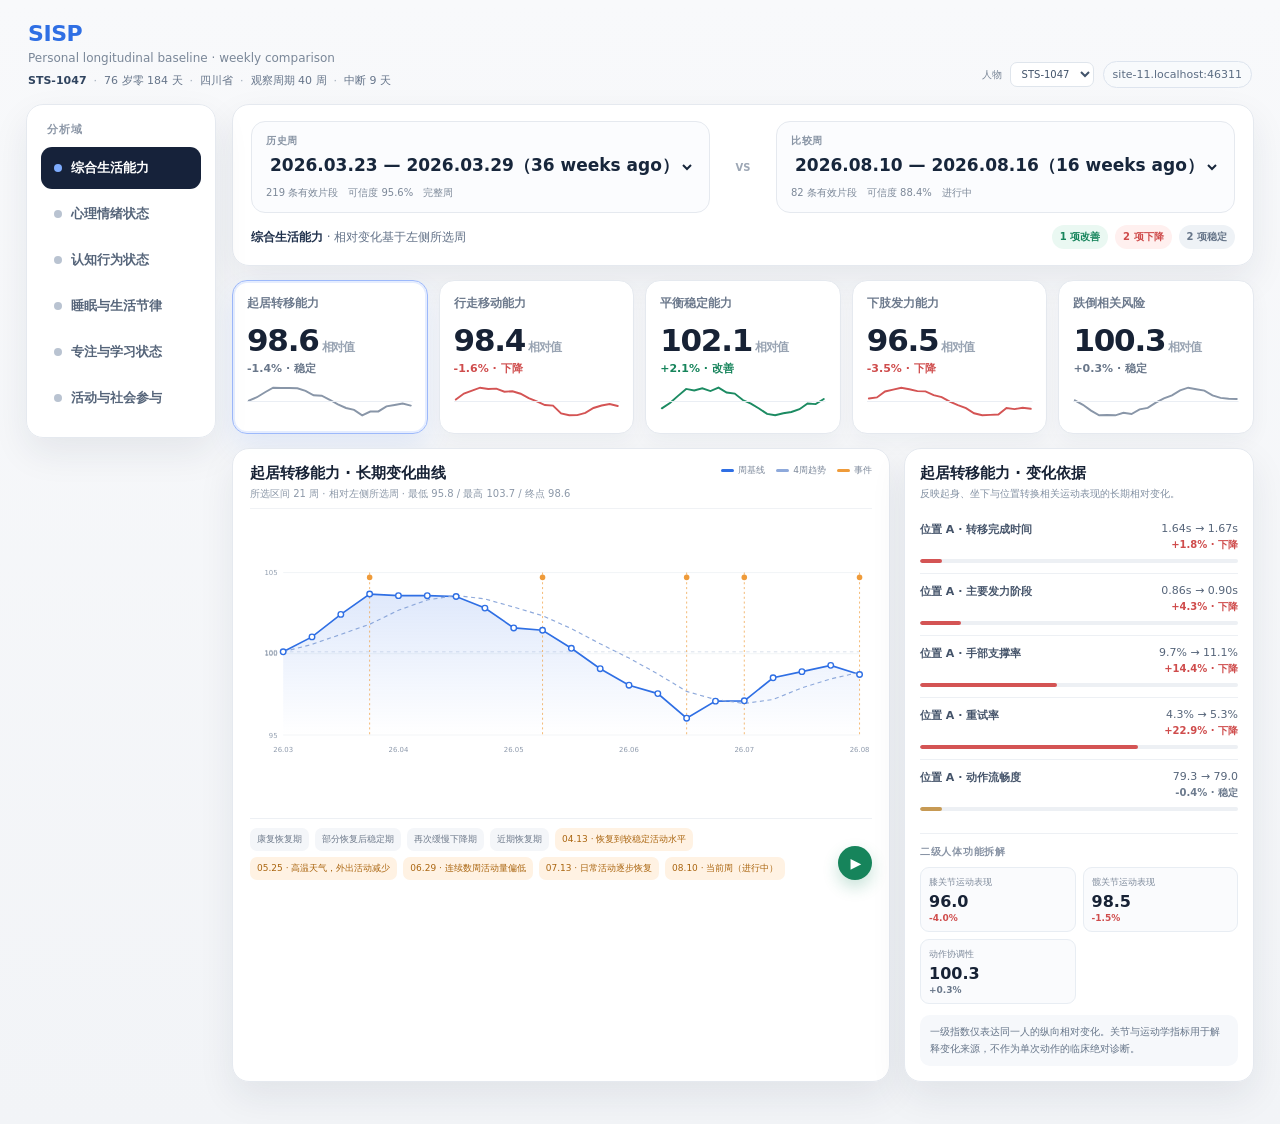
==== commit 3511cccb: "Unify trend and evidence interactions" ====
--- a/person/P-1047/longitudinal-function/index.html
+++ b/person/P-1047/longitudinal-function/index.html
@@ -19,7 +19,7 @@
         <p>Personal longitudinal baseline · weekly comparison</p>
         <div class="personMeta" id="personMeta" aria-label="匿名观察档案"></div>
       </div>
-      <div class="status" id="serverStatus"></div>
+      <div class="headActions"><label>人物 <select id="personSwitch"><option value="P-1047">STS-1047</option><option value="C-2308">CH-2308</option></select></label><div class="status" id="serverStatus"></div></div>
     </header>
     <div class="shell">
       <aside class="sidebar">
--- a/person/P-1047/longitudinal-function/assets/styles.css
+++ b/person/P-1047/longitudinal-function/assets/styles.css
@@ -1,14 +1,24 @@
 :root{--bg:#f3f5f8;--panel:#fff;--ink:#172235;--muted:#7a8798;--line:#e5e9ef;--blue:#2f6fe4;--blue2:#8ea9db;--green:#16845b;--greenBg:#eaf8f2;--red:#cf4c4c;--redBg:#fff0ef;--shadow:0 15px 36px rgba(28,40,65,.08)}
 *{box-sizing:border-box}body{margin:0;min-width:1180px;background:linear-gradient(180deg,#f8f9fb,#f2f4f7);font-family:Inter,"PingFang SC","Microsoft YaHei",system-ui,-apple-system,sans-serif;color:var(--ink)}button,select{font:inherit}.app{max-width:1680px;margin:0 auto;padding:18px 26px 42px}
-.pageHead{display:flex;align-items:flex-end;justify-content:space-between;margin:3px 2px 16px}.pageHead h1{margin:0;font-size:22px;letter-spacing:-.02em;font-weight:820;color:var(--blue)}.pageHead p{margin:5px 0 0;font-size:12px;color:var(--muted)}
+.pageHead{display:flex;align-items:flex-end;justify-content:space-between;margin:3px 2px 16px}.pageHead h1{margin:0;font-size:22px;letter-spacing:-.02em;font-weight:820;color:var(--blue)}.pageHead p{margin:5px 0 0;font-size:12px;color:var(--muted)}.headActions{display:flex;align-items:center;gap:9px}.headActions label{font-size:10px;color:#7a8798}.headActions select{margin-left:4px;border:1px solid #dfe5ec;border-radius:7px;background:#fff;color:#42536a;padding:5px 7px;font-size:10px}
 .personMeta{display:flex;align-items:center;gap:0;margin-top:8px;color:#66758a;font-size:11px;white-space:nowrap}.personMeta span+span:before{content:"·";padding:0 7px;color:#a1acba}.personMeta .personId{color:#30445f;font-weight:820}.status{font-size:11px;color:#5c6d83;padding:6px 9px;border:1px solid #dde4ee;background:#f8fafc;border-radius:999px}
 .shell{display:grid;grid-template-columns:190px 1fr;gap:16px}.sidebar,.panel{background:rgba(255,255,255,.97);border:1px solid var(--line);border-radius:17px;box-shadow:var(--shadow)}.sidebar{padding:14px;align-self:start;position:sticky;top:18px}.sideTitle{font-size:11px;color:#8b96a6;font-weight:800;letter-spacing:.08em;margin:3px 6px 10px}
 .place{width:100%;padding:11px 12px;border-radius:11px;cursor:pointer;margin:4px 0;display:flex;align-items:center;gap:9px;color:#56657a;background:transparent;font-size:13px;font-weight:700;border:1px solid transparent;text-align:left}.place:hover{background:#f6f8fb}.place.active{background:#16223a;color:#fff}.placeDot{width:8px;height:8px;border-radius:50%;background:#b9c3d1}.place.active .placeDot{background:#7eacff}.main{min-width:0}
 .hero{padding:16px 18px;margin-bottom:14px}.heroRow{display:grid;grid-template-columns:1fr 44px 1fr;gap:11px;align-items:stretch}.weekBox{background:#fbfcfe;border:1px solid var(--line);border-radius:14px;padding:12px 14px}.weekLabel{font-size:10px;color:#8995a5;font-weight:800;letter-spacing:.07em;margin-bottom:6px}.weekSelect{width:100%;border:0;outline:0;background:transparent;color:#17263b;font-size:17px;font-weight:800;padding:0 0 4px}.weekMeta{display:flex;gap:10px;flex-wrap:wrap;color:#7d8999;font-size:10px;margin-top:6px}.vs{display:grid;place-items:center;font-size:10px;color:#9da7b5;font-weight:900}
 .summaryLine{display:flex;align-items:center;justify-content:space-between;margin-top:12px;gap:14px}.summaryText{font-size:12px;color:#627187}.summaryText b{color:#20314c}.summaryPills{display:flex;gap:7px}.pill{font-size:10px;font-weight:800;padding:5px 8px;border-radius:999px}.pill.good{color:var(--green);background:var(--greenBg)}.pill.bad{color:var(--red);background:var(--redBg)}.pill.neutral{color:#667589;background:#eef2f6}
 .metricGrid{display:grid;grid-template-columns:repeat(5,minmax(0,1fr));gap:11px;margin-bottom:14px}.metric{background:#fff;border:1px solid var(--line);border-radius:15px;padding:14px;box-shadow:0 8px 20px rgba(31,45,73,.045);cursor:pointer;transition:.16s;min-height:142px;overflow:hidden}.metric:hover{transform:translateY(-2px);box-shadow:0 13px 28px rgba(31,45,73,.085)}.metric.selected{border-color:#9db9fb;box-shadow:0 0 0 2px #e5edff inset,0 13px 28px rgba(47,111,228,.10)}.metricLabel{font-size:12px;color:#6d7a8d;font-weight:750}.metricValue{font-size:31px;line-height:1;font-weight:850;letter-spacing:-.04em;margin:13px 0 5px}.metricValue small{font-size:12px;color:#99a4b3;font-weight:650;margin-left:3px}.metricDelta{font-size:11px;font-weight:820}.metricDelta.good{color:var(--green)}.metricDelta.bad{color:var(--red)}.metricDelta.neutral{color:#69778a}.spark{height:35px;margin-top:8px}
-.contentGrid{display:grid;grid-template-columns:minmax(0,1fr) 350px;gap:14px}.chartPanel{padding:15px 17px 12px;min-height:455px}.panelHeader{display:flex;justify-content:space-between;align-items:flex-start;margin-bottom:7px}.panelTitle{font-size:15px;font-weight:820}.panelSub{font-size:10px;color:#8c98a8;margin-top:4px}.legend{display:flex;gap:11px;color:#7d899b;font-size:9px;align-items:center}.legend i{display:inline-block;width:13px;height:3px;border-radius:3px;margin-right:4px;vertical-align:middle}.chartWrap{height:305px;border-top:1px solid #f0f2f5;position:relative;margin-top:7px}.chartWrap svg,.spark svg{width:100%;height:100%;overflow:visible}.timelineFooter{border-top:1px solid #edf0f4;padding-top:9px;margin-top:5px}.phaseBar{display:flex;gap:6px;flex:1;flex-wrap:wrap}.phaseChip{font-size:9px;padding:5px 7px;background:#f4f6f9;color:#6d798a;border-radius:7px}.phaseChip.event{background:#fff2e3;color:#aa650f}
+.contentGrid{display:grid;grid-template-columns:minmax(0,1fr) 350px;gap:14px}.chartPanel{padding:15px 17px 12px;min-height:455px}.panelHeader{display:flex;justify-content:space-between;align-items:flex-start;margin-bottom:7px}.panelTitle{font-size:15px;font-weight:820}.panelSub{font-size:10px;color:#8c98a8;margin-top:4px}.legend{display:flex;gap:11px;color:#7d899b;font-size:9px;align-items:center}.legend i{display:inline-block;width:13px;height:3px;border-radius:3px;margin-right:4px;vertical-align:middle}.chartWrap{height:305px;border-top:1px solid #f0f2f5;position:relative;margin-top:7px}.chartWrap svg,.spark svg{width:100%;height:100%;overflow:visible}.timelineFooter{border-top:1px solid #edf0f4;padding-top:9px;margin-top:5px;display:flex;align-items:flex-end;gap:12px}.phaseBar{display:flex;gap:6px;flex:1;flex-wrap:wrap}.phaseChip{font-size:9px;padding:5px 7px;background:#f4f6f9;color:#6d798a;border-radius:7px}.phaseChip.event{background:#fff2e3;color:#aa650f}.videoButton{width:34px;height:34px;flex:0 0 auto;border:0;border-radius:50%;background:var(--green);color:#fff;display:grid;place-items:center;cursor:pointer;box-shadow:0 7px 16px rgba(22,132,91,.24);transition:.16s}.videoButton:hover{transform:translateY(-1px);background:#11744f}.videoButton span{font-size:14px;margin-left:2px}.autoEvidence[hidden]{display:none}
 .detailPanel{padding:15px}.detailTitle{font-size:15px;font-weight:820;margin-bottom:3px}.detailExplain{font-size:10px;color:#8290a2;line-height:1.6;margin-bottom:10px}.evidence{padding:10px 0;border-top:1px solid #edf0f4}.evidence:first-of-type{border-top:0}.evRow{display:flex;justify-content:space-between;align-items:flex-start;gap:11px}.evName{font-size:11px;color:#45546a;font-weight:720}.evVals{font-size:11px;color:#56657a;text-align:right;font-variant-numeric:tabular-nums}.evDelta{font-size:10px;font-weight:820;margin-top:3px;text-align:right}.evDelta.good{color:var(--green)}.evDelta.bad{color:var(--red)}.evDelta.neutral{color:#6d7b8e}.evBar{height:4px;background:#edf0f4;border-radius:5px;overflow:hidden;margin-top:7px}.evBar span{display:block;height:100%;border-radius:5px}
 .secondaryTitle{font-size:10px;color:#8994a5;font-weight:800;letter-spacing:.07em;margin-top:12px;padding-top:11px;border-top:1px solid #edf0f4}.secondaryGrid{display:grid;grid-template-columns:1fr 1fr;gap:7px;margin-top:8px}.secondaryItem{background:#fafbfd;border:1px solid #e8edf3;border-radius:9px;padding:8px}.secondaryName{font-size:9px;color:#7f8b9c}.secondaryValue{font-size:16px;font-weight:840;margin-top:3px}.secondaryDelta{font-size:9px;font-weight:800;margin-top:2px}.secondaryDelta.good{color:var(--green)}.secondaryDelta.bad{color:var(--red)}.secondaryDelta.neutral{color:#69778a}.noteBox{margin-top:11px;padding:9px 10px;background:#f6f8fb;border-radius:10px;color:#667589;font-size:10px;line-height:1.65}
 .autoEvidence{margin-top:14px;padding:17px}.evidenceHead{display:flex;justify-content:space-between;align-items:start;gap:12px}.evidenceTitle{font-size:15px;font-weight:820}.evidenceSub{font-size:10px;color:#8a96a6;margin-top:4px}.clockBadge{font-size:10px;font-weight:800;padding:5px 8px;border-radius:999px;color:var(--green);background:var(--greenBg)}.evidenceBody{margin-top:14px}.loadingGrid{display:grid;grid-template-columns:repeat(4,minmax(0,1fr));gap:1px;background:#dce4ea;padding:1px}.loadingCell{height:230px;background:#0f1720;display:flex;align-items:center;justify-content:center;gap:9px;color:#8ea2b4;font-size:11px}.spinner{width:22px;height:22px;border:3px solid #dcefe7;border-top-color:var(--green);border-radius:50%;animation:spin .8s linear infinite}@keyframes spin{to{transform:rotate(360deg)}}.poseFrame{width:100%;border:0;display:block;background:#091017}.emptyState,.pageLoading{min-height:420px;display:flex;align-items:center;justify-content:center;gap:12px;color:#7a8798;font-size:15px;font-weight:700}.errorState{color:#a53f3f}.progressTrack{height:3px;background:#e8edf1;border-radius:5px;overflow:hidden;margin-top:10px}.progressTrack span{height:100%;display:block;background:var(--green);width:0}
+.sparkEmpty{height:34px;display:flex;align-items:center;color:#9aa6b5;font-size:9px}.emotionGrid{display:grid;grid-template-columns:repeat(4,minmax(0,1fr));gap:10px;margin-top:14px}.emotionCard{height:280px;min-width:0;border:1px solid #dfe5ec;border-radius:13px;background:#fafbfd;overflow:hidden;position:relative}.emotionCard.loading{background:#0f1720;border-color:#162431}.emotionCardHead{height:45px;padding:10px 12px;border-bottom:1px solid #e6ebf1;display:flex;justify-content:space-between;gap:8px;align-items:center;background:#fff}.emotionCardHead b{font-size:10px;color:#34465f}.emotionCardHead span{font-size:9px;color:#7c8999}.emotionLoading{height:235px;display:flex;align-items:center;justify-content:center;gap:9px;color:#91a4b5;font-size:10px}.emotionDay{height:235px;padding:14px 12px;position:relative}.emotionDayHead{display:flex;align-items:center;gap:7px;font-size:9px;color:#788698}.emotionDayHead b{font-size:12px;color:#263950}.emotionDayHead em{margin-left:auto;font-style:normal;color:var(--green);background:var(--greenBg);border-radius:999px;padding:3px 6px}.emotionDay.invalid .emotionDayHead em{color:#a34f45;background:#fff0ef}.emotionTimeline{height:48px;margin-top:17px;display:flex;position:relative;border-radius:7px;overflow:visible;background:#edf1f4}.emotionSegment{height:100%;display:block}.emotionSegment.active{background:#4d82eb}.emotionSegment.low_activity{background:#aeb9c5}.emotionSegment.long_still{background:#d99c51}.emotionSegment.unknown{background:repeating-linear-gradient(135deg,#dfe4e9,#dfe4e9 4px,#f1f3f5 4px,#f1f3f5 8px)}.emotionEvent{position:absolute;top:-6px;width:5px;height:60px;border-radius:4px;background:#273a52;opacity:.9}.emotionEvent.self{background:#16845b}.emotionEvent.interest{background:#8a62c7}.emotionEvent.social{background:#d45454}.emotionAxis{display:flex;justify-content:space-between;font-size:8px;color:#9aa5b2;margin-top:5px}.emotionDayStats{display:grid;grid-template-columns:1fr 1fr;gap:7px;margin-top:15px}.emotionDayStats span{font-size:9px;color:#55657a;background:#fff;border:1px solid #e5e9ee;border-radius:7px;padding:6px}.invalidOverlay{position:absolute;inset:0;display:flex;align-items:center;justify-content:center;background:rgba(248,250,252,.77);color:#9c504a;font-size:11px;font-weight:800}.emotionNotObserved{height:235px;display:flex;flex-direction:column;align-items:center;justify-content:center;color:#8b98a8;gap:8px}.emotionNotObserved b{color:#4c5d72}.emotionWeekProof{padding:13px}.proofTitle{font-size:11px;font-weight:820;color:#31445d;margin-bottom:8px}.proofGrid{display:grid;grid-template-columns:1fr 1.35fr;gap:4px 8px;font-size:8.5px;color:#77869a}.proofGrid b{font-weight:760;color:#40536b;text-align:right}.proofIndexes{display:grid;grid-template-columns:repeat(5,1fr);gap:4px;margin-top:11px}.proofIndexes span{background:#eef3f8;border-radius:6px;padding:5px 3px;text-align:center;font-size:7px;color:#738196}.proofIndexes b{display:block;font-size:11px;color:#243850;margin-top:2px}
 @media(max-width:1250px){.metricGrid{grid-template-columns:repeat(3,1fr)}.contentGrid{grid-template-columns:1fr}}
+.showcaseEnter{animation:showcaseIn .38s cubic-bezier(.2,.8,.2,1) both}.showcaseEnter:nth-child(2){animation-delay:.06s}.showcaseEnter:nth-child(3){animation-delay:.12s}@keyframes showcaseIn{from{opacity:0;transform:translateY(10px)}to{opacity:1;transform:none}}
+.indexRail{height:4px;margin-top:18px;background:#edf1f5;border-radius:9px;overflow:hidden}.indexRail i{display:block;height:100%;background:linear-gradient(90deg,#8eacf1,#2f6fe4);border-radius:9px}.showcaseLine{stroke-dasharray:1300;stroke-dashoffset:1300;animation:drawLine 1.15s ease forwards}@keyframes drawLine{to{stroke-dashoffset:0}}.eventPulse{transform-box:fill-box;transform-origin:center;animation:pulse 1.35s ease-in-out infinite}@keyframes pulse{50%{transform:scale(1.8);opacity:.45}}
+.showcaseEvidenceGrid{display:grid;grid-template-columns:repeat(4,minmax(0,1fr));gap:12px;margin-top:14px}.showcaseCard{height:300px;min-width:0;border:1px solid #dfe5ec;border-radius:14px;background:#f9fbfd;overflow:hidden;animation:cardReveal .35s ease both}.showcaseCard.active{border-color:#2f6fe4;box-shadow:0 0 0 2px #dce7ff}.showcaseCard.loading{background:#0f1720;border-color:#182735}.showcaseCardHead{height:52px;padding:9px 12px;display:flex;align-items:center;justify-content:space-between;background:#fff;border-bottom:1px solid #e5eaf0}.showcaseCardHead>div{min-width:0}.showcaseCardHead b{display:block;font-size:11px;color:#2e415a}.showcaseCardHead small{display:block;margin-top:3px;font-size:8px;color:#8491a2;white-space:nowrap}.showcaseCardHead span{font-size:9px;color:#718095;background:#eef3f8;padding:4px 7px;border-radius:999px}.showcaseVisual{height:248px;padding:13px}.unitEmpty{height:100%;display:grid;place-items:center;color:#8a98aa;font-size:11px}.sessionChips{display:flex;gap:5px;margin-bottom:6px;overflow:auto}.sessionChips button{border:0;border-radius:6px;padding:4px 6px;background:#edf1f5;color:#65758a;font-size:8px;white-space:nowrap}.sessionChips button.active{background:#2f6fe4;color:#fff}@keyframes cardReveal{from{opacity:.3;transform:translateY(5px)}to{opacity:1;transform:none}}
+.taskPath{display:flex;align-items:stretch;gap:7px;margin:18px 0 22px}.taskNode{position:relative;flex:1;min-width:0;padding:10px 5px 9px;border-radius:9px;background:#eaf3ff;color:#365b92;text-align:center;font-size:8px;animation:nodeIn .28s calc(var(--i)*.08s) both}.taskNode:not(:last-child):after{content:"";position:absolute;width:8px;height:2px;background:#91afe2;right:-8px;top:50%}.taskNode i{display:grid;place-items:center;width:18px;height:18px;border-radius:50%;margin:0 auto 6px;background:#2f6fe4;color:#fff;font-style:normal}.taskNode.miss{background:#fff0ef;color:#b74a4a}.taskNode.miss i{background:#d45454}@keyframes nodeIn{from{opacity:0;transform:translateX(-7px)}to{opacity:1;transform:none}}.eventTags{display:flex;gap:6px;flex-wrap:wrap}.eventTags em{font-style:normal;font-size:9px;padding:5px 7px;border-radius:7px;background:#fff2e3;color:#a66312}.miniStats{display:grid;grid-template-columns:repeat(3,1fr);gap:7px;margin-top:16px}.miniStats span{padding:8px;border:1px solid #e4e9ef;background:#fff;border-radius:8px;font-size:9px;color:#768598}.miniStats b{display:block;color:#2d415b;font-size:13px;margin-top:3px}
+.sleepScene{display:grid;grid-template-columns:180px 1fr;gap:25px;align-items:center}.sleepRing{width:170px;height:170px;border-radius:50%;background:conic-gradient(from var(--start),#516fe6 0deg,#7d9cf5 calc(var(--end) - var(--start)),#e7ebf0 0);position:relative;display:grid;place-items:center;box-shadow:inset 0 0 0 24px #f9fbfd}.sleepRing:before{content:"24H";position:absolute;top:-5px;right:4px;color:#9ca8b6;font-size:9px}.sleepRing>div{display:flex;flex-direction:column;text-align:center;z-index:1}.sleepRing b{font-size:24px}.sleepRing span{font-size:9px;color:#7e8b9b}.sleepRing i{position:absolute;left:82px;top:3px;width:5px;height:20px;background:#ef9b3a;border-radius:4px;transform-origin:3px 82px}.sleepLegend{display:grid;gap:9px}.sleepLegend span{font-size:10px;color:#788697;border-bottom:1px solid #e6ebf0;padding:8px}.sleepLegend b{float:right;color:#263c58}
+.routeScene{display:grid;grid-template-columns:1.2fr .8fr;gap:16px}.routeScene svg{height:125px;width:100%;background:linear-gradient(135deg,#edf6f3,#f3f7fb);border-radius:12px}.routeScene circle{fill:#16845b;stroke:#fff;stroke-width:4}.routePath{fill:none;stroke:#4ba782;stroke-width:5;stroke-linecap:round;stroke-dasharray:480;stroke-dashoffset:480;animation:drawLine 1.2s ease forwards}.zoneBars{display:grid;gap:5px}.zoneBars span{position:relative;display:flex;justify-content:space-between;padding:5px 6px;border-radius:5px;overflow:hidden;background:#edf1f5;font-size:8px}.zoneBars span:before{content:"";position:absolute;inset:0 auto 0 0;width:var(--w);background:#d8eee6}.zoneBars i,.zoneBars b{position:relative;font-style:normal}.zoneBars b{color:#315447}.attentionEmpty{min-height:520px;display:flex;flex-direction:column;align-items:center;justify-content:center;text-align:center;padding:50px}.attentionEmpty .attentionIcon{width:64px;height:64px;display:grid;place-items:center;border-radius:18px;background:#eef3f8;color:#8a98aa;font-size:30px}.attentionEmpty h2{font-size:20px;margin:20px 0 7px}.attentionEmpty p{max-width:520px;color:#7b8899;font-size:12px;line-height:1.8}.attentionEmpty a{margin-top:14px;color:#fff;background:#2f6fe4;border-radius:10px;padding:10px 15px;text-decoration:none;font-size:12px;font-weight:800}
+.evidenceNavigator{display:flex;align-items:center;gap:10px;margin-top:12px}.weekChips{display:flex;gap:5px;overflow:auto;flex:1;padding-bottom:3px}.weekChips button,.dayChips button,.resumeAuto{border:1px solid #dfe5ec;background:#fff;color:#667589;border-radius:7px;padding:5px 7px;font-size:9px;white-space:nowrap;cursor:pointer}.weekChips button.active,.dayChips button.active{background:#17263b;color:#fff;border-color:#17263b}.dayChips{display:flex;gap:4px}.resumeAuto{color:#16845b;border-color:#b9dfd1;font-weight:800}.trendTooltip{position:absolute;z-index:10;width:266px;background:rgba(18,31,50,.96);color:#fff;border:1px solid rgba(255,255,255,.12);border-radius:12px;padding:11px;box-shadow:0 14px 35px rgba(10,20,35,.25);pointer-events:none}.trendTooltip.pinned{pointer-events:auto}.trendTipHead{display:grid;grid-template-columns:1fr auto;gap:3px}.trendTipHead b{font-size:11px}.trendTipHead span,.trendTipHead em{font-size:8px;color:#aebbd0;font-style:normal}.trendTipHead em{text-align:right}.trendTipValue{display:grid;grid-template-columns:1fr auto;align-items:end;margin-top:8px;padding-top:7px;border-top:1px solid rgba(255,255,255,.12)}.trendTipValue span{font-size:9px;color:#b7c3d4}.trendTipValue b{font-size:18px}.trendTipValue i{grid-column:2;font-size:9px;font-style:normal}.trendTipValue i.good{color:#64d4a8}.trendTipValue i.bad{color:#ff8d88}.trendTipValue i.neutral{color:#b7c3d4}.trendTipMeta{display:flex;flex-wrap:wrap;gap:4px;margin-top:7px}.trendTipMeta span{font-size:8px;background:rgba(255,255,255,.08);padding:3px 5px;border-radius:5px}.trendTipActions{display:none;gap:5px;margin-top:8px}.trendTooltip.pinned .trendTipActions{display:flex}.trendTipActions button{border:0;border-radius:6px;background:#edf3ff;color:#31578e;padding:5px 6px;font-size:8px;cursor:pointer}.trendGuide{stroke:rgba(47,111,228,.45);stroke-dasharray:4 4}.trendHalo{fill:rgba(47,111,228,.18)}.trendPoint{fill:#fff;stroke:#2f6fe4;stroke-width:3}
+@media(max-width:1500px){.showcaseEvidenceGrid{grid-template-columns:repeat(3,minmax(0,1fr))}}@media(max-width:1150px){.showcaseEvidenceGrid{grid-template-columns:repeat(2,minmax(0,1fr))}}
+@media(prefers-reduced-motion:reduce){*,*:before,*:after{animation-duration:.01ms!important;animation-iteration-count:1!important;scroll-behavior:auto!important}}
